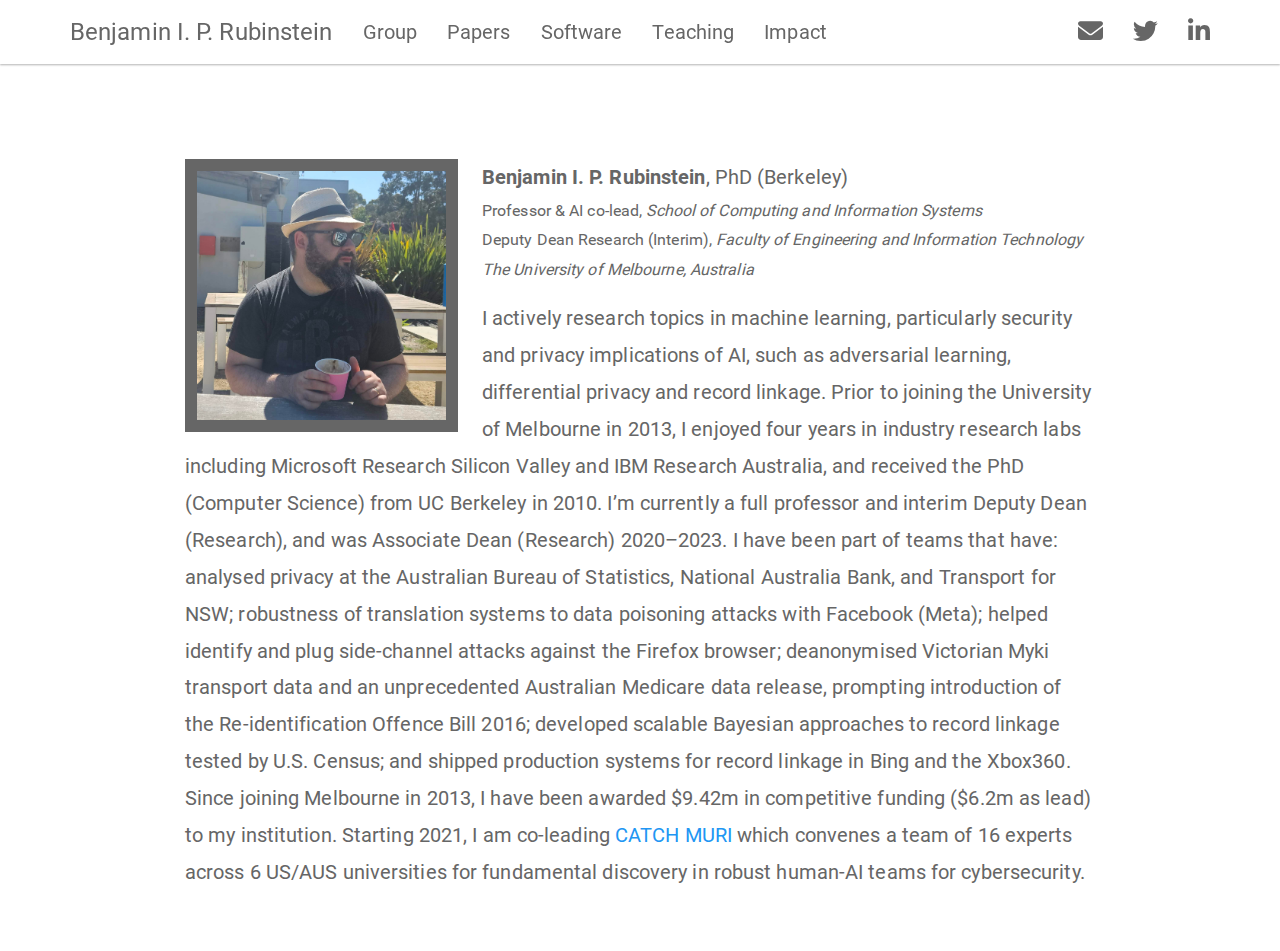
==== index.html @ f776b6f5 "New photo" ====
<!DOCTYPE html>

<html>

<head>

<meta charset="utf-8" />
<meta name="generator" content="pandoc" />
<meta http-equiv="X-UA-Compatible" content="IE=EDGE" />




<title> </title>

<script src="site_libs/header-attrs-2.25/header-attrs.js"></script>
<script src="site_libs/jquery-3.6.0/jquery-3.6.0.min.js"></script>
<meta name="viewport" content="width=device-width, initial-scale=1" />
<link href="site_libs/bootstrap-3.3.5/css/paper.min.css" rel="stylesheet" />
<script src="site_libs/bootstrap-3.3.5/js/bootstrap.min.js"></script>
<script src="site_libs/bootstrap-3.3.5/shim/html5shiv.min.js"></script>
<script src="site_libs/bootstrap-3.3.5/shim/respond.min.js"></script>
<style>h1 {font-size: 34px;}
       h1.title {font-size: 38px;}
       h2 {font-size: 30px;}
       h3 {font-size: 24px;}
       h4 {font-size: 18px;}
       h5 {font-size: 16px;}
       h6 {font-size: 12px;}
       code {color: inherit; background-color: rgba(0, 0, 0, 0.04);}
       pre:not([class]) { background-color: white }</style>
<script src="site_libs/navigation-1.1/tabsets.js"></script>
<link href="site_libs/highlightjs-9.12.0/default.css" rel="stylesheet" />
<script src="site_libs/highlightjs-9.12.0/highlight.js"></script>
<link href="site_libs/font-awesome-6.4.2/css/all.min.css" rel="stylesheet" />
<link href="site_libs/font-awesome-6.4.2/css/v4-shims.min.css" rel="stylesheet" />

<style type="text/css">
  code{white-space: pre-wrap;}
  span.smallcaps{font-variant: small-caps;}
  span.underline{text-decoration: underline;}
  div.column{display: inline-block; vertical-align: top; width: 50%;}
  div.hanging-indent{margin-left: 1.5em; text-indent: -1.5em;}
  ul.task-list{list-style: none;}
    </style>

<style type="text/css">code{white-space: pre;}</style>
<script type="text/javascript">
if (window.hljs) {
  hljs.configure({languages: []});
  hljs.initHighlightingOnLoad();
  if (document.readyState && document.readyState === "complete") {
    window.setTimeout(function() { hljs.initHighlighting(); }, 0);
  }
}
</script>






<link rel="stylesheet" href="styles.css" type="text/css" />



<style type = "text/css">
.main-container {
  max-width: 940px;
  margin-left: auto;
  margin-right: auto;
}
img {
  max-width:100%;
}
.tabbed-pane {
  padding-top: 12px;
}
.html-widget {
  margin-bottom: 20px;
}
button.code-folding-btn:focus {
  outline: none;
}
summary {
  display: list-item;
}
details > summary > p:only-child {
  display: inline;
}
pre code {
  padding: 0;
}
</style>


<style type="text/css">
.dropdown-submenu {
  position: relative;
}
.dropdown-submenu>.dropdown-menu {
  top: 0;
  left: 100%;
  margin-top: -6px;
  margin-left: -1px;
  border-radius: 0 6px 6px 6px;
}
.dropdown-submenu:hover>.dropdown-menu {
  display: block;
}
.dropdown-submenu>a:after {
  display: block;
  content: " ";
  float: right;
  width: 0;
  height: 0;
  border-color: transparent;
  border-style: solid;
  border-width: 5px 0 5px 5px;
  border-left-color: #cccccc;
  margin-top: 5px;
  margin-right: -10px;
}
.dropdown-submenu:hover>a:after {
  border-left-color: #adb5bd;
}
.dropdown-submenu.pull-left {
  float: none;
}
.dropdown-submenu.pull-left>.dropdown-menu {
  left: -100%;
  margin-left: 10px;
  border-radius: 6px 0 6px 6px;
}
</style>

<script type="text/javascript">
// manage active state of menu based on current page
$(document).ready(function () {
  // active menu anchor
  href = window.location.pathname
  href = href.substr(href.lastIndexOf('/') + 1)
  if (href === "")
    href = "index.html";
  var menuAnchor = $('a[href="' + href + '"]');

  // mark the anchor link active (and if it's in a dropdown, also mark that active)
  var dropdown = menuAnchor.closest('li.dropdown');
  if (window.bootstrap) { // Bootstrap 4+
    menuAnchor.addClass('active');
    dropdown.find('> .dropdown-toggle').addClass('active');
  } else { // Bootstrap 3
    menuAnchor.parent().addClass('active');
    dropdown.addClass('active');
  }

  // Navbar adjustments
  var navHeight = $(".navbar").first().height() + 15;
  var style = document.createElement('style');
  var pt = "padding-top: " + navHeight + "px; ";
  var mt = "margin-top: -" + navHeight + "px; ";
  var css = "";
  // offset scroll position for anchor links (for fixed navbar)
  for (var i = 1; i <= 6; i++) {
    css += ".section h" + i + "{ " + pt + mt + "}\n";
  }
  style.innerHTML = "body {" + pt + "padding-bottom: 40px; }\n" + css;
  document.head.appendChild(style);
});
</script>

<!-- tabsets -->

<style type="text/css">
.tabset-dropdown > .nav-tabs {
  display: inline-table;
  max-height: 500px;
  min-height: 44px;
  overflow-y: auto;
  border: 1px solid #ddd;
  border-radius: 4px;
}

.tabset-dropdown > .nav-tabs > li.active:before, .tabset-dropdown > .nav-tabs.nav-tabs-open:before {
  content: "\e259";
  font-family: 'Glyphicons Halflings';
  display: inline-block;
  padding: 10px;
  border-right: 1px solid #ddd;
}

.tabset-dropdown > .nav-tabs.nav-tabs-open > li.active:before {
  content: "\e258";
  font-family: 'Glyphicons Halflings';
  border: none;
}

.tabset-dropdown > .nav-tabs > li.active {
  display: block;
}

.tabset-dropdown > .nav-tabs > li > a,
.tabset-dropdown > .nav-tabs > li > a:focus,
.tabset-dropdown > .nav-tabs > li > a:hover {
  border: none;
  display: inline-block;
  border-radius: 4px;
  background-color: transparent;
}

.tabset-dropdown > .nav-tabs.nav-tabs-open > li {
  display: block;
  float: none;
}

.tabset-dropdown > .nav-tabs > li {
  display: none;
}
</style>

<!-- code folding -->




</head>

<body>


<div class="container-fluid main-container">




<div class="navbar navbar-default  navbar-fixed-top" role="navigation">
  <div class="container">
    <div class="navbar-header">
      <button type="button" class="navbar-toggle collapsed" data-toggle="collapse" data-bs-toggle="collapse" data-target="#navbar" data-bs-target="#navbar">
        <span class="icon-bar"></span>
        <span class="icon-bar"></span>
        <span class="icon-bar"></span>
      </button>
      <a class="navbar-brand" href="index.html">Benjamin I. P. Rubinstein</a>
    </div>
    <div id="navbar" class="navbar-collapse collapse">
      <ul class="nav navbar-nav">
        <li>
  <a href="group.html">Group</a>
</li>
<li>
  <a href="pubs.html">Papers</a>
</li>
<li>
  <a href="software.html">Software</a>
</li>
<li>
  <a href="teaching.html">Teaching</a>
</li>
<li>
  <a href="impact.html">Impact</a>
</li>
      </ul>
      <ul class="nav navbar-nav navbar-right">
        <li>
  <a href="contact.html">
    <span class="fa fa-envelope fa-lg"></span>
     
  </a>
</li>
<li>
  <a href="https://twitter.com/bipr">
    <span class="fa fa-twitter fa-lg"></span>
     
  </a>
</li>
<li>
  <a href="http://www.linkedin.com/in/benjaminrubinstein">
    <span class="fa fa-linkedin fa-lg"></span>
     
  </a>
</li>
      </ul>
    </div><!--/.nav-collapse -->
  </div><!--/.container -->
</div><!--/.navbar -->

<div id="header">



<h1 class="title toc-ignore"> </h1>

</div>


<head>
<title>
Ben Rubinstein
</title>
</head>
<p><link rel="stylesheet" href="styles.css" type="text/css"></p>
<p><br></p>
<p><img src="images/Ben2.jpg" style="width:30%; border:12px solid; margin-right: 24px" align="left"></p>
<strong>Benjamin I. P. Rubinstein</strong>, PhD (Berkeley)<br>
<p style="font-size:16px">
Professor &amp; AI co-lead, <em>School of Computing and Information
Systems</em><br> Deputy Dean Research (Interim), <em>Faculty of
Engineering and Information Technology</em><br> <em>The University of
Melbourne, Australia</em>
</p>
<p>I actively research topics in machine learning, particularly security
and privacy implications of AI, such as adversarial learning,
differential privacy and record linkage. Prior to joining the University
of Melbourne in 2013, I enjoyed four years in industry research labs
including Microsoft Research Silicon Valley and IBM Research Australia,
and received the PhD (Computer Science) from UC Berkeley in 2010. I’m
currently a full professor and interim Deputy Dean (Research), and was
Associate Dean (Research) 2020–2023. I have been part of teams that
have: analysed privacy at the Australian Bureau of Statistics, National
Australia Bank, and Transport for NSW; robustness of translation systems
to data poisoning attacks with Facebook (Meta); helped identify and plug
side-channel attacks against the Firefox browser; deanonymised Victorian
Myki transport data and an unprecedented Australian Medicare data
release, prompting introduction of the Re-identification Offence Bill
2016; developed scalable Bayesian approaches to record linkage tested by
U.S. Census; and shipped production systems for record linkage in Bing
and the Xbox360. Since joining Melbourne in 2013, I have been awarded
$9.42m in competitive funding ($6.2m as lead) to my institution.
Starting 2021, I am co-leading <a href="https://catch-muri.org">CATCH
MURI</a> which convenes a team of 16 experts across 6 US/AUS
universities for fundamental discovery in robust human-AI teams for
cybersecurity.</p>




</div>

<script>

// add bootstrap table styles to pandoc tables
function bootstrapStylePandocTables() {
  $('tr.odd').parent('tbody').parent('table').addClass('table table-condensed');
}
$(document).ready(function () {
  bootstrapStylePandocTables();
});


</script>

<!-- tabsets -->

<script>
$(document).ready(function () {
  window.buildTabsets("TOC");
});

$(document).ready(function () {
  $('.tabset-dropdown > .nav-tabs > li').click(function () {
    $(this).parent().toggleClass('nav-tabs-open');
  });
});
</script>

<!-- code folding -->


<!-- dynamically load mathjax for compatibility with self-contained -->
<script>
  (function () {
    var script = document.createElement("script");
    script.type = "text/javascript";
    script.src  = "https://mathjax.rstudio.com/latest/MathJax.js?config=TeX-AMS-MML_HTMLorMML";
    document.getElementsByTagName("head")[0].appendChild(script);
  })();
</script>

</body>
</html>
---- site_libs/bootstrap-3.3.5/css/paper.min.css ----
@font-face {
  font-family: 'Roboto';
  font-style: normal;
  font-weight: 300;
  src: url(fonts/RobotoLight.ttf) format('truetype');
}
@font-face {
  font-family: 'Roboto';
  font-style: normal;
  font-weight: 400;
  src: url(fonts/Roboto.ttf) format('truetype');
}
@font-face {
  font-family: 'Roboto';
  font-style: normal;
  font-weight: 500;
  src: url(fonts/RobotoMedium.ttf) format('truetype');
}
@font-face {
  font-family: 'Roboto';
  font-style: normal;
  font-weight: 700;
  src: url(fonts/RobotoBold.ttf) format('truetype');
}

/*!
 * bootswatch v3.3.6
 * Homepage: http://bootswatch.com
 * Copyright 2012-2015 Thomas Park
 * Licensed under MIT
 * Based on Bootstrap
*//*!
 * Bootstrap v3.3.6 (http://getbootstrap.com)
 * Copyright 2011-2015 Twitter, Inc.
 * Licensed under MIT (https://github.com/twbs/bootstrap/blob/master/LICENSE)
 *//*! normalize.css v3.0.3 | MIT License | github.com/necolas/normalize.css */html{font-family:sans-serif;-ms-text-size-adjust:100%;-webkit-text-size-adjust:100%}body{margin:0}article,aside,details,figcaption,figure,footer,header,hgroup,main,menu,nav,section,summary{display:block}audio,canvas,progress,video{display:inline-block;vertical-align:baseline}audio:not([controls]){display:none;height:0}[hidden],template{display:none}a{background-color:transparent}a:active,a:hover{outline:0}abbr[title]{border-bottom:1px dotted}b,strong{font-weight:bold}dfn{font-style:italic}h1{font-size:2em;margin:0.67em 0}mark{background:#ff0;color:#000}small{font-size:80%}sub,sup{font-size:75%;line-height:0;position:relative;vertical-align:baseline}sup{top:-0.5em}sub{bottom:-0.25em}img{border:0}svg:not(:root){overflow:hidden}figure{margin:1em 40px}hr{-webkit-box-sizing:content-box;-moz-box-sizing:content-box;box-sizing:content-box;height:0}pre{overflow:auto}code,kbd,pre,samp{font-family:monospace, monospace;font-size:1em}button,input,optgroup,select,textarea{color:inherit;font:inherit;margin:0}button{overflow:visible}button,select{text-transform:none}button,html input[type="button"],input[type="reset"],input[type="submit"]{-webkit-appearance:button;cursor:pointer}button[disabled],html input[disabled]{cursor:default}button::-moz-focus-inner,input::-moz-focus-inner{border:0;padding:0}input{line-height:normal}input[type="checkbox"],input[type="radio"]{-webkit-box-sizing:border-box;-moz-box-sizing:border-box;box-sizing:border-box;padding:0}input[type="number"]::-webkit-inner-spin-button,input[type="number"]::-webkit-outer-spin-button{height:auto}input[type="search"]{-webkit-appearance:textfield;-webkit-box-sizing:content-box;-moz-box-sizing:content-box;box-sizing:content-box}input[type="search"]::-webkit-search-cancel-button,input[type="search"]::-webkit-search-decoration{-webkit-appearance:none}fieldset{border:1px solid #c0c0c0;margin:0 2px;padding:0.35em 0.625em 0.75em}legend{border:0;padding:0}textarea{overflow:auto}optgroup{font-weight:bold}table{border-collapse:collapse;border-spacing:0}td,th{padding:0}/*! Source: https://github.com/h5bp/html5-boilerplate/blob/master/src/css/main.css */@media print{*,*:before,*:after{background:transparent !important;color:#000 !important;-webkit-box-shadow:none !important;box-shadow:none !important;text-shadow:none !important}a,a:visited{text-decoration:underline}a[href]:after{content:" (" attr(href) ")"}abbr[title]:after{content:" (" attr(title) ")"}a[href^="#"]:after,a[href^="javascript:"]:after{content:""}pre,blockquote{border:1px solid #999;page-break-inside:avoid}thead{display:table-header-group}tr,img{page-break-inside:avoid}img{max-width:100% !important}p,h2,h3{orphans:3;widows:3}h2,h3{page-break-after:avoid}.navbar{display:none}.btn>.caret,.dropup>.btn>.caret{border-top-color:#000 !important}.label{border:1px solid #000}.table{border-collapse:collapse !important}.table td,.table th{background-color:#fff !important}.table-bordered th,.table-bordered td{border:1px solid #ddd !important}}@font-face{font-family:'Glyphicons Halflings';src:url('../fonts/glyphicons-halflings-regular.eot');src:url('../fonts/glyphicons-halflings-regular.eot?#iefix') format('embedded-opentype'),url('../fonts/glyphicons-halflings-regular.woff') format('woff'),url('../fonts/glyphicons-halflings-regular.ttf') format('truetype'),url('../fonts/glyphicons-halflings-regular.svg#glyphicons_halflingsregular') format('svg')}.glyphicon{position:relative;top:1px;display:inline-block;font-family:'Glyphicons Halflings';font-style:normal;font-weight:normal;line-height:1;-webkit-font-smoothing:antialiased;-moz-osx-font-smoothing:grayscale}.glyphicon-asterisk:before{content:"\002a"}.glyphicon-plus:before{content:"\002b"}.glyphicon-euro:before,.glyphicon-eur:before{content:"\20ac"}.glyphicon-minus:before{content:"\2212"}.glyphicon-cloud:before{content:"\2601"}.glyphicon-envelope:before{content:"\2709"}.glyphicon-pencil:before{content:"\270f"}.glyphicon-glass:before{content:"\e001"}.glyphicon-music:before{content:"\e002"}.glyphicon-search:before{content:"\e003"}.glyphicon-heart:before{content:"\e005"}.glyphicon-star:before{content:"\e006"}.glyphicon-star-empty:before{content:"\e007"}.glyphicon-user:before{content:"\e008"}.glyphicon-film:before{content:"\e009"}.glyphicon-th-large:before{content:"\e010"}.glyphicon-th:before{content:"\e011"}.glyphicon-th-list:before{content:"\e012"}.glyphicon-ok:before{content:"\e013"}.glyphicon-remove:before{content:"\e014"}.glyphicon-zoom-in:before{content:"\e015"}.glyphicon-zoom-out:before{content:"\e016"}.glyphicon-off:before{content:"\e017"}.glyphicon-signal:before{content:"\e018"}.glyphicon-cog:before{content:"\e019"}.glyphicon-trash:before{content:"\e020"}.glyphicon-home:before{content:"\e021"}.glyphicon-file:before{content:"\e022"}.glyphicon-time:before{content:"\e023"}.glyphicon-road:before{content:"\e024"}.glyphicon-download-alt:before{content:"\e025"}.glyphicon-download:before{content:"\e026"}.glyphicon-upload:before{content:"\e027"}.glyphicon-inbox:before{content:"\e028"}.glyphicon-play-circle:before{content:"\e029"}.glyphicon-repeat:before{content:"\e030"}.glyphicon-refresh:before{content:"\e031"}.glyphicon-list-alt:before{content:"\e032"}.glyphicon-lock:before{content:"\e033"}.glyphicon-flag:before{content:"\e034"}.glyphicon-headphones:before{content:"\e035"}.glyphicon-volume-off:before{content:"\e036"}.glyphicon-volume-down:before{content:"\e037"}.glyphicon-volume-up:before{content:"\e038"}.glyphicon-qrcode:before{content:"\e039"}.glyphicon-barcode:before{content:"\e040"}.glyphicon-tag:before{content:"\e041"}.glyphicon-tags:before{content:"\e042"}.glyphicon-book:before{content:"\e043"}.glyphicon-bookmark:before{content:"\e044"}.glyphicon-print:before{content:"\e045"}.glyphicon-camera:before{content:"\e046"}.glyphicon-font:before{content:"\e047"}.glyphicon-bold:before{content:"\e048"}.glyphicon-italic:before{content:"\e049"}.glyphicon-text-height:before{content:"\e050"}.glyphicon-text-width:before{content:"\e051"}.glyphicon-align-left:before{content:"\e052"}.glyphicon-align-center:before{content:"\e053"}.glyphicon-align-right:before{content:"\e054"}.glyphicon-align-justify:before{content:"\e055"}.glyphicon-list:before{content:"\e056"}.glyphicon-indent-left:before{content:"\e057"}.glyphicon-indent-right:before{content:"\e058"}.glyphicon-facetime-video:before{content:"\e059"}.glyphicon-picture:before{content:"\e060"}.glyphicon-map-marker:before{content:"\e062"}.glyphicon-adjust:before{content:"\e063"}.glyphicon-tint:before{content:"\e064"}.glyphicon-edit:before{content:"\e065"}.glyphicon-share:before{content:"\e066"}.glyphicon-check:before{content:"\e067"}.glyphicon-move:before{content:"\e068"}.glyphicon-step-backward:before{content:"\e069"}.glyphicon-fast-backward:before{content:"\e070"}.glyphicon-backward:before{content:"\e071"}.glyphicon-play:before{content:"\e072"}.glyphicon-pause:before{content:"\e073"}.glyphicon-stop:before{content:"\e074"}.glyphicon-forward:before{content:"\e075"}.glyphicon-fast-forward:before{content:"\e076"}.glyphicon-step-forward:before{content:"\e077"}.glyphicon-eject:before{content:"\e078"}.glyphicon-chevron-left:before{content:"\e079"}.glyphicon-chevron-right:before{content:"\e080"}.glyphicon-plus-sign:before{content:"\e081"}.glyphicon-minus-sign:before{content:"\e082"}.glyphicon-remove-sign:before{content:"\e083"}.glyphicon-ok-sign:before{content:"\e084"}.glyphicon-question-sign:before{content:"\e085"}.glyphicon-info-sign:before{content:"\e086"}.glyphicon-screenshot:before{content:"\e087"}.glyphicon-remove-circle:before{content:"\e088"}.glyphicon-ok-circle:before{content:"\e089"}.glyphicon-ban-circle:before{content:"\e090"}.glyphicon-arrow-left:before{content:"\e091"}.glyphicon-arrow-right:before{content:"\e092"}.glyphicon-arrow-up:before{content:"\e093"}.glyphicon-arrow-down:before{content:"\e094"}.glyphicon-share-alt:before{content:"\e095"}.glyphicon-resize-full:before{content:"\e096"}.glyphicon-resize-small:before{content:"\e097"}.glyphicon-exclamation-sign:before{content:"\e101"}.glyphicon-gift:before{content:"\e102"}.glyphicon-leaf:before{content:"\e103"}.glyphicon-fire:before{content:"\e104"}.glyphicon-eye-open:before{content:"\e105"}.glyphicon-eye-close:before{content:"\e106"}.glyphicon-warning-sign:before{content:"\e107"}.glyphicon-plane:before{content:"\e108"}.glyphicon-calendar:before{content:"\e109"}.glyphicon-random:before{content:"\e110"}.glyphicon-comment:before{content:"\e111"}.glyphicon-magnet:before{content:"\e112"}.glyphicon-chevron-up:before{content:"\e113"}.glyphicon-chevron-down:before{content:"\e114"}.glyphicon-retweet:before{content:"\e115"}.glyphicon-shopping-cart:before{content:"\e116"}.glyphicon-folder-close:before{content:"\e117"}.glyphicon-folder-open:before{content:"\e118"}.glyphicon-resize-vertical:before{content:"\e119"}.glyphicon-resize-horizontal:before{content:"\e120"}.glyphicon-hdd:before{content:"\e121"}.glyphicon-bullhorn:before{content:"\e122"}.glyphicon-bell:before{content:"\e123"}.glyphicon-certificate:before{content:"\e124"}.glyphicon-thumbs-up:before{content:"\e125"}.glyphicon-thumbs-down:before{content:"\e126"}.glyphicon-hand-right:before{content:"\e127"}.glyphicon-hand-left:before{content:"\e128"}.glyphicon-hand-up:before{content:"\e129"}.glyphicon-hand-down:before{content:"\e130"}.glyphicon-circle-arrow-right:before{content:"\e131"}.glyphicon-circle-arrow-left:before{content:"\e132"}.glyphicon-circle-arrow-up:before{content:"\e133"}.glyphicon-circle-arrow-down:before{content:"\e134"}.glyphicon-globe:before{content:"\e135"}.glyphicon-wrench:before{content:"\e136"}.glyphicon-tasks:before{content:"\e137"}.glyphicon-filter:before{content:"\e138"}.glyphicon-briefcase:before{content:"\e139"}.glyphicon-fullscreen:before{content:"\e140"}.glyphicon-dashboard:before{content:"\e141"}.glyphicon-paperclip:before{content:"\e142"}.glyphicon-heart-empty:before{content:"\e143"}.glyphicon-link:before{content:"\e144"}.glyphicon-phone:before{content:"\e145"}.glyphicon-pushpin:before{content:"\e146"}.glyphicon-usd:before{content:"\e148"}.glyphicon-gbp:before{content:"\e149"}.glyphicon-sort:before{content:"\e150"}.glyphicon-sort-by-alphabet:before{content:"\e151"}.glyphicon-sort-by-alphabet-alt:before{content:"\e152"}.glyphicon-sort-by-order:before{content:"\e153"}.glyphicon-sort-by-order-alt:before{content:"\e154"}.glyphicon-sort-by-attributes:before{content:"\e155"}.glyphicon-sort-by-attributes-alt:before{content:"\e156"}.glyphicon-unchecked:before{content:"\e157"}.glyphicon-expand:before{content:"\e158"}.glyphicon-collapse-down:before{content:"\e159"}.glyphicon-collapse-up:before{content:"\e160"}.glyphicon-log-in:before{content:"\e161"}.glyphicon-flash:before{content:"\e162"}.glyphicon-log-out:before{content:"\e163"}.glyphicon-new-window:before{content:"\e164"}.glyphicon-record:before{content:"\e165"}.glyphicon-save:before{content:"\e166"}.glyphicon-open:before{content:"\e167"}.glyphicon-saved:before{content:"\e168"}.glyphicon-import:before{content:"\e169"}.glyphicon-export:before{content:"\e170"}.glyphicon-send:before{content:"\e171"}.glyphicon-floppy-disk:before{content:"\e172"}.glyphicon-floppy-saved:before{content:"\e173"}.glyphicon-floppy-remove:before{content:"\e174"}.glyphicon-floppy-save:before{content:"\e175"}.glyphicon-floppy-open:before{content:"\e176"}.glyphicon-credit-card:before{content:"\e177"}.glyphicon-transfer:before{content:"\e178"}.glyphicon-cutlery:before{content:"\e179"}.glyphicon-header:before{content:"\e180"}.glyphicon-compressed:before{content:"\e181"}.glyphicon-earphone:before{content:"\e182"}.glyphicon-phone-alt:before{content:"\e183"}.glyphicon-tower:before{content:"\e184"}.glyphicon-stats:before{content:"\e185"}.glyphicon-sd-video:before{content:"\e186"}.glyphicon-hd-video:before{content:"\e187"}.glyphicon-subtitles:before{content:"\e188"}.glyphicon-sound-stereo:before{content:"\e189"}.glyphicon-sound-dolby:before{content:"\e190"}.glyphicon-sound-5-1:before{content:"\e191"}.glyphicon-sound-6-1:before{content:"\e192"}.glyphicon-sound-7-1:before{content:"\e193"}.glyphicon-copyright-mark:before{content:"\e194"}.glyphicon-registration-mark:before{content:"\e195"}.glyphicon-cloud-download:before{content:"\e197"}.glyphicon-cloud-upload:before{content:"\e198"}.glyphicon-tree-conifer:before{content:"\e199"}.glyphicon-tree-deciduous:before{content:"\e200"}.glyphicon-cd:before{content:"\e201"}.glyphicon-save-file:before{content:"\e202"}.glyphicon-open-file:before{content:"\e203"}.glyphicon-level-up:before{content:"\e204"}.glyphicon-copy:before{content:"\e205"}.glyphicon-paste:before{content:"\e206"}.glyphicon-alert:before{content:"\e209"}.glyphicon-equalizer:before{content:"\e210"}.glyphicon-king:before{content:"\e211"}.glyphicon-queen:before{content:"\e212"}.glyphicon-pawn:before{content:"\e213"}.glyphicon-bishop:before{content:"\e214"}.glyphicon-knight:before{content:"\e215"}.glyphicon-baby-formula:before{content:"\e216"}.glyphicon-tent:before{content:"\26fa"}.glyphicon-blackboard:before{content:"\e218"}.glyphicon-bed:before{content:"\e219"}.glyphicon-apple:before{content:"\f8ff"}.glyphicon-erase:before{content:"\e221"}.glyphicon-hourglass:before{content:"\231b"}.glyphicon-lamp:before{content:"\e223"}.glyphicon-duplicate:before{content:"\e224"}.glyphicon-piggy-bank:before{content:"\e225"}.glyphicon-scissors:before{content:"\e226"}.glyphicon-bitcoin:before{content:"\e227"}.glyphicon-btc:before{content:"\e227"}.glyphicon-xbt:before{content:"\e227"}.glyphicon-yen:before{content:"\00a5"}.glyphicon-jpy:before{content:"\00a5"}.glyphicon-ruble:before{content:"\20bd"}.glyphicon-rub:before{content:"\20bd"}.glyphicon-scale:before{content:"\e230"}.glyphicon-ice-lolly:before{content:"\e231"}.glyphicon-ice-lolly-tasted:before{content:"\e232"}.glyphicon-education:before{content:"\e233"}.glyphicon-option-horizontal:before{content:"\e234"}.glyphicon-option-vertical:before{content:"\e235"}.glyphicon-menu-hamburger:before{content:"\e236"}.glyphicon-modal-window:before{content:"\e237"}.glyphicon-oil:before{content:"\e238"}.glyphicon-grain:before{content:"\e239"}.glyphicon-sunglasses:before{content:"\e240"}.glyphicon-text-size:before{content:"\e241"}.glyphicon-text-color:before{content:"\e242"}.glyphicon-text-background:before{content:"\e243"}.glyphicon-object-align-top:before{content:"\e244"}.glyphicon-object-align-bottom:before{content:"\e245"}.glyphicon-object-align-horizontal:before{content:"\e246"}.glyphicon-object-align-left:before{content:"\e247"}.glyphicon-object-align-vertical:before{content:"\e248"}.glyphicon-object-align-right:before{content:"\e249"}.glyphicon-triangle-right:before{content:"\e250"}.glyphicon-triangle-left:before{content:"\e251"}.glyphicon-triangle-bottom:before{content:"\e252"}.glyphicon-triangle-top:before{content:"\e253"}.glyphicon-console:before{content:"\e254"}.glyphicon-superscript:before{content:"\e255"}.glyphicon-subscript:before{content:"\e256"}.glyphicon-menu-left:before{content:"\e257"}.glyphicon-menu-right:before{content:"\e258"}.glyphicon-menu-down:before{content:"\e259"}.glyphicon-menu-up:before{content:"\e260"}*{-webkit-box-sizing:border-box;-moz-box-sizing:border-box;box-sizing:border-box}*:before,*:after{-webkit-box-sizing:border-box;-moz-box-sizing:border-box;box-sizing:border-box}html{font-size:10px;-webkit-tap-highlight-color:rgba(0,0,0,0)}body{font-family:"Roboto","Helvetica Neue",Helvetica,Arial,sans-serif;font-size:13px;line-height:1.846;color:#666666;background-color:#ffffff}input,button,select,textarea{font-family:inherit;font-size:inherit;line-height:inherit}a{color:#2196f3;text-decoration:none}a:hover,a:focus{color:#0a6ebd;text-decoration:underline}a:focus{outline:thin dotted;outline:5px auto -webkit-focus-ring-color;outline-offset:-2px}figure{margin:0}img{vertical-align:middle}.img-responsive,.thumbnail>img,.thumbnail a>img,.carousel-inner>.item>img,.carousel-inner>.item>a>img{display:block;max-width:100%;height:auto}.img-rounded{border-radius:3px}.img-thumbnail{padding:4px;line-height:1.846;background-color:#ffffff;border:1px solid #dddddd;border-radius:3px;-webkit-transition:all .2s ease-in-out;-o-transition:all .2s ease-in-out;transition:all .2s ease-in-out;display:inline-block;max-width:100%;height:auto}.img-circle{border-radius:50%}hr{margin-top:23px;margin-bottom:23px;border:0;border-top:1px solid #eeeeee}.sr-only{position:absolute;width:1px;height:1px;margin:-1px;padding:0;overflow:hidden;clip:rect(0, 0, 0, 0);border:0}.sr-only-focusable:active,.sr-only-focusable:focus{position:static;width:auto;height:auto;margin:0;overflow:visible;clip:auto}[role="button"]{cursor:pointer}h1,h2,h3,h4,h5,h6,.h1,.h2,.h3,.h4,.h5,.h6{font-family:inherit;font-weight:400;line-height:1.1;color:#444444}h1 small,h2 small,h3 small,h4 small,h5 small,h6 small,.h1 small,.h2 small,.h3 small,.h4 small,.h5 small,.h6 small,h1 .small,h2 .small,h3 .small,h4 .small,h5 .small,h6 .small,.h1 .small,.h2 .small,.h3 .small,.h4 .small,.h5 .small,.h6 .small{font-weight:normal;line-height:1;color:#bbbbbb}h1,.h1,h2,.h2,h3,.h3{margin-top:23px;margin-bottom:11.5px}h1 small,.h1 small,h2 small,.h2 small,h3 small,.h3 small,h1 .small,.h1 .small,h2 .small,.h2 .small,h3 .small,.h3 .small{font-size:65%}h4,.h4,h5,.h5,h6,.h6{margin-top:11.5px;margin-bottom:11.5px}h4 small,.h4 small,h5 small,.h5 small,h6 small,.h6 small,h4 .small,.h4 .small,h5 .small,.h5 .small,h6 .small,.h6 .small{font-size:75%}h1,.h1{font-size:56px}h2,.h2{font-size:45px}h3,.h3{font-size:34px}h4,.h4{font-size:24px}h5,.h5{font-size:20px}h6,.h6{font-size:14px}p{margin:0 0 11.5px}.lead{margin-bottom:23px;font-size:14px;font-weight:300;line-height:1.4}@media (min-width:768px){.lead{font-size:19.5px}}small,.small{font-size:92%}mark,.mark{background-color:#ffe0b2;padding:.2em}.text-left{text-align:left}.text-right{text-align:right}.text-center{text-align:center}.text-justify{text-align:justify}.text-nowrap{white-space:nowrap}.text-lowercase{text-transform:lowercase}.text-uppercase{text-transform:uppercase}.text-capitalize{text-transform:capitalize}.text-muted{color:#bbbbbb}.text-primary{color:#2196f3}a.text-primary:hover,a.text-primary:focus{color:#0c7cd5}.text-success{color:#4caf50}a.text-success:hover,a.text-success:focus{color:#3d8b40}.text-info{color:#9c27b0}a.text-info:hover,a.text-info:focus{color:#771e86}.text-warning{color:#ff9800}a.text-warning:hover,a.text-warning:focus{color:#cc7a00}.text-danger{color:#e51c23}a.text-danger:hover,a.text-danger:focus{color:#b9151b}.bg-primary{color:#fff;background-color:#2196f3}a.bg-primary:hover,a.bg-primary:focus{background-color:#0c7cd5}.bg-success{background-color:#dff0d8}a.bg-success:hover,a.bg-success:focus{background-color:#c1e2b3}.bg-info{background-color:#e1bee7}a.bg-info:hover,a.bg-info:focus{background-color:#d099d9}.bg-warning{background-color:#ffe0b2}a.bg-warning:hover,a.bg-warning:focus{background-color:#ffcb7f}.bg-danger{background-color:#f9bdbb}a.bg-danger:hover,a.bg-danger:focus{background-color:#f5908c}.page-header{padding-bottom:10.5px;margin:46px 0 23px;border-bottom:1px solid #eeeeee}ul,ol{margin-top:0;margin-bottom:11.5px}ul ul,ol ul,ul ol,ol ol{margin-bottom:0}.list-unstyled{padding-left:0;list-style:none}.list-inline{padding-left:0;list-style:none;margin-left:-5px}.list-inline>li{display:inline-block;padding-left:5px;padding-right:5px}dl{margin-top:0;margin-bottom:23px}dt,dd{line-height:1.846}dt{font-weight:bold}dd{margin-left:0}@media (min-width:768px){.dl-horizontal dt{float:left;width:160px;clear:left;text-align:right;overflow:hidden;text-overflow:ellipsis;white-space:nowrap}.dl-horizontal dd{margin-left:180px}}abbr[title],abbr[data-original-title]{cursor:help;border-bottom:1px dotted #bbbbbb}.initialism{font-size:90%;text-transform:uppercase}blockquote{padding:11.5px 23px;margin:0 0 23px;font-size:16.25px;border-left:5px solid #eeeeee}blockquote p:last-child,blockquote ul:last-child,blockquote ol:last-child{margin-bottom:0}blockquote footer,blockquote small,blockquote .small{display:block;font-size:80%;line-height:1.846;color:#bbbbbb}blockquote footer:before,blockquote small:before,blockquote .small:before{content:'\2014 \00A0'}.blockquote-reverse,blockquote.pull-right{padding-right:15px;padding-left:0;border-right:5px solid #eeeeee;border-left:0;text-align:right}.blockquote-reverse footer:before,blockquote.pull-right footer:before,.blockquote-reverse small:before,blockquote.pull-right small:before,.blockquote-reverse .small:before,blockquote.pull-right .small:before{content:''}.blockquote-reverse footer:after,blockquote.pull-right footer:after,.blockquote-reverse small:after,blockquote.pull-right small:after,.blockquote-reverse .small:after,blockquote.pull-right .small:after{content:'\00A0 \2014'}address{margin-bottom:23px;font-style:normal;line-height:1.846}code,kbd,pre,samp{font-family:monospace}code{padding:2px 4px;font-size:90%;color:#c7254e;background-color:#f9f2f4;border-radius:3px}kbd{padding:2px 4px;font-size:90%;color:#ffffff;background-color:#333333;border-radius:3px;-webkit-box-shadow:inset 0 -1px 0 rgba(0,0,0,0.25);box-shadow:inset 0 -1px 0 rgba(0,0,0,0.25)}kbd kbd{padding:0;font-size:100%;font-weight:bold;-webkit-box-shadow:none;box-shadow:none}pre{display:block;padding:11px;margin:0 0 11.5px;font-size:12px;line-height:1.846;word-break:break-all;word-wrap:break-word;color:#212121;background-color:#f5f5f5;border:1px solid #cccccc;border-radius:3px}pre code{padding:0;font-size:inherit;color:inherit;white-space:pre-wrap;background-color:transparent;border-radius:0}.pre-scrollable{max-height:340px;overflow-y:scroll}.container{margin-right:auto;margin-left:auto;padding-left:15px;padding-right:15px}@media (min-width:768px){.container{width:750px}}@media (min-width:992px){.container{width:970px}}@media (min-width:1200px){.container{width:1170px}}.container-fluid{margin-right:auto;margin-left:auto;padding-left:15px;padding-right:15px}.row{margin-left:-15px;margin-right:-15px}.col-xs-1,.col-sm-1,.col-md-1,.col-lg-1,.col-xs-2,.col-sm-2,.col-md-2,.col-lg-2,.col-xs-3,.col-sm-3,.col-md-3,.col-lg-3,.col-xs-4,.col-sm-4,.col-md-4,.col-lg-4,.col-xs-5,.col-sm-5,.col-md-5,.col-lg-5,.col-xs-6,.col-sm-6,.col-md-6,.col-lg-6,.col-xs-7,.col-sm-7,.col-md-7,.col-lg-7,.col-xs-8,.col-sm-8,.col-md-8,.col-lg-8,.col-xs-9,.col-sm-9,.col-md-9,.col-lg-9,.col-xs-10,.col-sm-10,.col-md-10,.col-lg-10,.col-xs-11,.col-sm-11,.col-md-11,.col-lg-11,.col-xs-12,.col-sm-12,.col-md-12,.col-lg-12{position:relative;min-height:1px;padding-left:15px;padding-right:15px}.col-xs-1,.col-xs-2,.col-xs-3,.col-xs-4,.col-xs-5,.col-xs-6,.col-xs-7,.col-xs-8,.col-xs-9,.col-xs-10,.col-xs-11,.col-xs-12{float:left}.col-xs-12{width:100%}.col-xs-11{width:91.66666667%}.col-xs-10{width:83.33333333%}.col-xs-9{width:75%}.col-xs-8{width:66.66666667%}.col-xs-7{width:58.33333333%}.col-xs-6{width:50%}.col-xs-5{width:41.66666667%}.col-xs-4{width:33.33333333%}.col-xs-3{width:25%}.col-xs-2{width:16.66666667%}.col-xs-1{width:8.33333333%}.col-xs-pull-12{right:100%}.col-xs-pull-11{right:91.66666667%}.col-xs-pull-10{right:83.33333333%}.col-xs-pull-9{right:75%}.col-xs-pull-8{right:66.66666667%}.col-xs-pull-7{right:58.33333333%}.col-xs-pull-6{right:50%}.col-xs-pull-5{right:41.66666667%}.col-xs-pull-4{right:33.33333333%}.col-xs-pull-3{right:25%}.col-xs-pull-2{right:16.66666667%}.col-xs-pull-1{right:8.33333333%}.col-xs-pull-0{right:auto}.col-xs-push-12{left:100%}.col-xs-push-11{left:91.66666667%}.col-xs-push-10{left:83.33333333%}.col-xs-push-9{left:75%}.col-xs-push-8{left:66.66666667%}.col-xs-push-7{left:58.33333333%}.col-xs-push-6{left:50%}.col-xs-push-5{left:41.66666667%}.col-xs-push-4{left:33.33333333%}.col-xs-push-3{left:25%}.col-xs-push-2{left:16.66666667%}.col-xs-push-1{left:8.33333333%}.col-xs-push-0{left:auto}.col-xs-offset-12{margin-left:100%}.col-xs-offset-11{margin-left:91.66666667%}.col-xs-offset-10{margin-left:83.33333333%}.col-xs-offset-9{margin-left:75%}.col-xs-offset-8{margin-left:66.66666667%}.col-xs-offset-7{margin-left:58.33333333%}.col-xs-offset-6{margin-left:50%}.col-xs-offset-5{margin-left:41.66666667%}.col-xs-offset-4{margin-left:33.33333333%}.col-xs-offset-3{margin-left:25%}.col-xs-offset-2{margin-left:16.66666667%}.col-xs-offset-1{margin-left:8.33333333%}.col-xs-offset-0{margin-left:0%}@media (min-width:768px){.col-sm-1,.col-sm-2,.col-sm-3,.col-sm-4,.col-sm-5,.col-sm-6,.col-sm-7,.col-sm-8,.col-sm-9,.col-sm-10,.col-sm-11,.col-sm-12{float:left}.col-sm-12{width:100%}.col-sm-11{width:91.66666667%}.col-sm-10{width:83.33333333%}.col-sm-9{width:75%}.col-sm-8{width:66.66666667%}.col-sm-7{width:58.33333333%}.col-sm-6{width:50%}.col-sm-5{width:41.66666667%}.col-sm-4{width:33.33333333%}.col-sm-3{width:25%}.col-sm-2{width:16.66666667%}.col-sm-1{width:8.33333333%}.col-sm-pull-12{right:100%}.col-sm-pull-11{right:91.66666667%}.col-sm-pull-10{right:83.33333333%}.col-sm-pull-9{right:75%}.col-sm-pull-8{right:66.66666667%}.col-sm-pull-7{right:58.33333333%}.col-sm-pull-6{right:50%}.col-sm-pull-5{right:41.66666667%}.col-sm-pull-4{right:33.33333333%}.col-sm-pull-3{right:25%}.col-sm-pull-2{right:16.66666667%}.col-sm-pull-1{right:8.33333333%}.col-sm-pull-0{right:auto}.col-sm-push-12{left:100%}.col-sm-push-11{left:91.66666667%}.col-sm-push-10{left:83.33333333%}.col-sm-push-9{left:75%}.col-sm-push-8{left:66.66666667%}.col-sm-push-7{left:58.33333333%}.col-sm-push-6{left:50%}.col-sm-push-5{left:41.66666667%}.col-sm-push-4{left:33.33333333%}.col-sm-push-3{left:25%}.col-sm-push-2{left:16.66666667%}.col-sm-push-1{left:8.33333333%}.col-sm-push-0{left:auto}.col-sm-offset-12{margin-left:100%}.col-sm-offset-11{margin-left:91.66666667%}.col-sm-offset-10{margin-left:83.33333333%}.col-sm-offset-9{margin-left:75%}.col-sm-offset-8{margin-left:66.66666667%}.col-sm-offset-7{margin-left:58.33333333%}.col-sm-offset-6{margin-left:50%}.col-sm-offset-5{margin-left:41.66666667%}.col-sm-offset-4{margin-left:33.33333333%}.col-sm-offset-3{margin-left:25%}.col-sm-offset-2{margin-left:16.66666667%}.col-sm-offset-1{margin-left:8.33333333%}.col-sm-offset-0{margin-left:0%}}@media (min-width:992px){.col-md-1,.col-md-2,.col-md-3,.col-md-4,.col-md-5,.col-md-6,.col-md-7,.col-md-8,.col-md-9,.col-md-10,.col-md-11,.col-md-12{float:left}.col-md-12{width:100%}.col-md-11{width:91.66666667%}.col-md-10{width:83.33333333%}.col-md-9{width:75%}.col-md-8{width:66.66666667%}.col-md-7{width:58.33333333%}.col-md-6{width:50%}.col-md-5{width:41.66666667%}.col-md-4{width:33.33333333%}.col-md-3{width:25%}.col-md-2{width:16.66666667%}.col-md-1{width:8.33333333%}.col-md-pull-12{right:100%}.col-md-pull-11{right:91.66666667%}.col-md-pull-10{right:83.33333333%}.col-md-pull-9{right:75%}.col-md-pull-8{right:66.66666667%}.col-md-pull-7{right:58.33333333%}.col-md-pull-6{right:50%}.col-md-pull-5{right:41.66666667%}.col-md-pull-4{right:33.33333333%}.col-md-pull-3{right:25%}.col-md-pull-2{right:16.66666667%}.col-md-pull-1{right:8.33333333%}.col-md-pull-0{right:auto}.col-md-push-12{left:100%}.col-md-push-11{left:91.66666667%}.col-md-push-10{left:83.33333333%}.col-md-push-9{left:75%}.col-md-push-8{left:66.66666667%}.col-md-push-7{left:58.33333333%}.col-md-push-6{left:50%}.col-md-push-5{left:41.66666667%}.col-md-push-4{left:33.33333333%}.col-md-push-3{left:25%}.col-md-push-2{left:16.66666667%}.col-md-push-1{left:8.33333333%}.col-md-push-0{left:auto}.col-md-offset-12{margin-left:100%}.col-md-offset-11{margin-left:91.66666667%}.col-md-offset-10{margin-left:83.33333333%}.col-md-offset-9{margin-left:75%}.col-md-offset-8{margin-left:66.66666667%}.col-md-offset-7{margin-left:58.33333333%}.col-md-offset-6{margin-left:50%}.col-md-offset-5{margin-left:41.66666667%}.col-md-offset-4{margin-left:33.33333333%}.col-md-offset-3{margin-left:25%}.col-md-offset-2{margin-left:16.66666667%}.col-md-offset-1{margin-left:8.33333333%}.col-md-offset-0{margin-left:0%}}@media (min-width:1200px){.col-lg-1,.col-lg-2,.col-lg-3,.col-lg-4,.col-lg-5,.col-lg-6,.col-lg-7,.col-lg-8,.col-lg-9,.col-lg-10,.col-lg-11,.col-lg-12{float:left}.col-lg-12{width:100%}.col-lg-11{width:91.66666667%}.col-lg-10{width:83.33333333%}.col-lg-9{width:75%}.col-lg-8{width:66.66666667%}.col-lg-7{width:58.33333333%}.col-lg-6{width:50%}.col-lg-5{width:41.66666667%}.col-lg-4{width:33.33333333%}.col-lg-3{width:25%}.col-lg-2{width:16.66666667%}.col-lg-1{width:8.33333333%}.col-lg-pull-12{right:100%}.col-lg-pull-11{right:91.66666667%}.col-lg-pull-10{right:83.33333333%}.col-lg-pull-9{right:75%}.col-lg-pull-8{right:66.66666667%}.col-lg-pull-7{right:58.33333333%}.col-lg-pull-6{right:50%}.col-lg-pull-5{right:41.66666667%}.col-lg-pull-4{right:33.33333333%}.col-lg-pull-3{right:25%}.col-lg-pull-2{right:16.66666667%}.col-lg-pull-1{right:8.33333333%}.col-lg-pull-0{right:auto}.col-lg-push-12{left:100%}.col-lg-push-11{left:91.66666667%}.col-lg-push-10{left:83.33333333%}.col-lg-push-9{left:75%}.col-lg-push-8{left:66.66666667%}.col-lg-push-7{left:58.33333333%}.col-lg-push-6{left:50%}.col-lg-push-5{left:41.66666667%}.col-lg-push-4{left:33.33333333%}.col-lg-push-3{left:25%}.col-lg-push-2{left:16.66666667%}.col-lg-push-1{left:8.33333333%}.col-lg-push-0{left:auto}.col-lg-offset-12{margin-left:100%}.col-lg-offset-11{margin-left:91.66666667%}.col-lg-offset-10{margin-left:83.33333333%}.col-lg-offset-9{margin-left:75%}.col-lg-offset-8{margin-left:66.66666667%}.col-lg-offset-7{margin-left:58.33333333%}.col-lg-offset-6{margin-left:50%}.col-lg-offset-5{margin-left:41.66666667%}.col-lg-offset-4{margin-left:33.33333333%}.col-lg-offset-3{margin-left:25%}.col-lg-offset-2{margin-left:16.66666667%}.col-lg-offset-1{margin-left:8.33333333%}.col-lg-offset-0{margin-left:0%}}table{background-color:transparent}caption{padding-top:8px;padding-bottom:8px;color:#bbbbbb;text-align:left}th{}.table{width:100%;max-width:100%;margin-bottom:23px}.table>thead>tr>th,.table>tbody>tr>th,.table>tfoot>tr>th,.table>thead>tr>td,.table>tbody>tr>td,.table>tfoot>tr>td{padding:8px;line-height:1.846;vertical-align:top;border-top:1px solid #dddddd}.table>thead>tr>th{vertical-align:bottom;border-bottom:2px solid #dddddd}.table>caption+thead>tr:first-child>th,.table>colgroup+thead>tr:first-child>th,.table>thead:first-child>tr:first-child>th,.table>caption+thead>tr:first-child>td,.table>colgroup+thead>tr:first-child>td,.table>thead:first-child>tr:first-child>td{border-top:0}.table>tbody+tbody{border-top:2px solid #dddddd}.table .table{background-color:#ffffff}.table-condensed>thead>tr>th,.table-condensed>tbody>tr>th,.table-condensed>tfoot>tr>th,.table-condensed>thead>tr>td,.table-condensed>tbody>tr>td,.table-condensed>tfoot>tr>td{padding:5px}.table-bordered{border:1px solid #dddddd}.table-bordered>thead>tr>th,.table-bordered>tbody>tr>th,.table-bordered>tfoot>tr>th,.table-bordered>thead>tr>td,.table-bordered>tbody>tr>td,.table-bordered>tfoot>tr>td{border:1px solid #dddddd}.table-bordered>thead>tr>th,.table-bordered>thead>tr>td{border-bottom-width:2px}.table-striped>tbody>tr:nth-of-type(odd){background-color:#f9f9f9}.table-hover>tbody>tr:hover{background-color:#f5f5f5}table col[class*="col-"]{position:static;float:none;display:table-column}table td[class*="col-"],table th[class*="col-"]{position:static;float:none;display:table-cell}.table>thead>tr>td.active,.table>tbody>tr>td.active,.table>tfoot>tr>td.active,.table>thead>tr>th.active,.table>tbody>tr>th.active,.table>tfoot>tr>th.active,.table>thead>tr.active>td,.table>tbody>tr.active>td,.table>tfoot>tr.active>td,.table>thead>tr.active>th,.table>tbody>tr.active>th,.table>tfoot>tr.active>th{background-color:#f5f5f5}.table-hover>tbody>tr>td.active:hover,.table-hover>tbody>tr>th.active:hover,.table-hover>tbody>tr.active:hover>td,.table-hover>tbody>tr:hover>.active,.table-hover>tbody>tr.active:hover>th{background-color:#e8e8e8}.table>thead>tr>td.success,.table>tbody>tr>td.success,.table>tfoot>tr>td.success,.table>thead>tr>th.success,.table>tbody>tr>th.success,.table>tfoot>tr>th.success,.table>thead>tr.success>td,.table>tbody>tr.success>td,.table>tfoot>tr.success>td,.table>thead>tr.success>th,.table>tbody>tr.success>th,.table>tfoot>tr.success>th{background-color:#dff0d8}.table-hover>tbody>tr>td.success:hover,.table-hover>tbody>tr>th.success:hover,.table-hover>tbody>tr.success:hover>td,.table-hover>tbody>tr:hover>.success,.table-hover>tbody>tr.success:hover>th{background-color:#d0e9c6}.table>thead>tr>td.info,.table>tbody>tr>td.info,.table>tfoot>tr>td.info,.table>thead>tr>th.info,.table>tbody>tr>th.info,.table>tfoot>tr>th.info,.table>thead>tr.info>td,.table>tbody>tr.info>td,.table>tfoot>tr.info>td,.table>thead>tr.info>th,.table>tbody>tr.info>th,.table>tfoot>tr.info>th{background-color:#e1bee7}.table-hover>tbody>tr>td.info:hover,.table-hover>tbody>tr>th.info:hover,.table-hover>tbody>tr.info:hover>td,.table-hover>tbody>tr:hover>.info,.table-hover>tbody>tr.info:hover>th{background-color:#d8abe0}.table>thead>tr>td.warning,.table>tbody>tr>td.warning,.table>tfoot>tr>td.warning,.table>thead>tr>th.warning,.table>tbody>tr>th.warning,.table>tfoot>tr>th.warning,.table>thead>tr.warning>td,.table>tbody>tr.warning>td,.table>tfoot>tr.warning>td,.table>thead>tr.warning>th,.table>tbody>tr.warning>th,.table>tfoot>tr.warning>th{background-color:#ffe0b2}.table-hover>tbody>tr>td.warning:hover,.table-hover>tbody>tr>th.warning:hover,.table-hover>tbody>tr.warning:hover>td,.table-hover>tbody>tr:hover>.warning,.table-hover>tbody>tr.warning:hover>th{background-color:#ffd699}.table>thead>tr>td.danger,.table>tbody>tr>td.danger,.table>tfoot>tr>td.danger,.table>thead>tr>th.danger,.table>tbody>tr>th.danger,.table>tfoot>tr>th.danger,.table>thead>tr.danger>td,.table>tbody>tr.danger>td,.table>tfoot>tr.danger>td,.table>thead>tr.danger>th,.table>tbody>tr.danger>th,.table>tfoot>tr.danger>th{background-color:#f9bdbb}.table-hover>tbody>tr>td.danger:hover,.table-hover>tbody>tr>th.danger:hover,.table-hover>tbody>tr.danger:hover>td,.table-hover>tbody>tr:hover>.danger,.table-hover>tbody>tr.danger:hover>th{background-color:#f7a6a4}.table-responsive{overflow-x:auto;min-height:0.01%}@media screen and (max-width:767px){.table-responsive{width:100%;margin-bottom:17.25px;overflow-y:hidden;-ms-overflow-style:-ms-autohiding-scrollbar;border:1px solid #dddddd}.table-responsive>.table{margin-bottom:0}.table-responsive>.table>thead>tr>th,.table-responsive>.table>tbody>tr>th,.table-responsive>.table>tfoot>tr>th,.table-responsive>.table>thead>tr>td,.table-responsive>.table>tbody>tr>td,.table-responsive>.table>tfoot>tr>td{white-space:nowrap}.table-responsive>.table-bordered{border:0}.table-responsive>.table-bordered>thead>tr>th:first-child,.table-responsive>.table-bordered>tbody>tr>th:first-child,.table-responsive>.table-bordered>tfoot>tr>th:first-child,.table-responsive>.table-bordered>thead>tr>td:first-child,.table-responsive>.table-bordered>tbody>tr>td:first-child,.table-responsive>.table-bordered>tfoot>tr>td:first-child{border-left:0}.table-responsive>.table-bordered>thead>tr>th:last-child,.table-responsive>.table-bordered>tbody>tr>th:last-child,.table-responsive>.table-bordered>tfoot>tr>th:last-child,.table-responsive>.table-bordered>thead>tr>td:last-child,.table-responsive>.table-bordered>tbody>tr>td:last-child,.table-responsive>.table-bordered>tfoot>tr>td:last-child{border-right:0}.table-responsive>.table-bordered>tbody>tr:last-child>th,.table-responsive>.table-bordered>tfoot>tr:last-child>th,.table-responsive>.table-bordered>tbody>tr:last-child>td,.table-responsive>.table-bordered>tfoot>tr:last-child>td{border-bottom:0}}fieldset{padding:0;margin:0;border:0;min-width:0}legend{display:block;width:100%;padding:0;margin-bottom:23px;font-size:19.5px;line-height:inherit;color:#212121;border:0;border-bottom:1px solid #e5e5e5}label{display:inline-block;max-width:100%;margin-bottom:5px;font-weight:bold}input[type="search"]{-webkit-box-sizing:border-box;-moz-box-sizing:border-box;box-sizing:border-box}input[type="radio"],input[type="checkbox"]{margin:4px 0 0;margin-top:1px \9;line-height:normal}input[type="file"]{display:block}input[type="range"]{display:block;width:100%}select[multiple],select[size]{height:auto}input[type="file"]:focus,input[type="radio"]:focus,input[type="checkbox"]:focus{outline:thin dotted;outline:5px auto -webkit-focus-ring-color;outline-offset:-2px}output{display:block;padding-top:7px;font-size:13px;line-height:1.846;color:#666666}.form-control{display:block;width:100%;height:37px;padding:6px 16px;font-size:13px;line-height:1.846;color:#666666;background-color:transparent;background-image:none;border:1px solid transparent;border-radius:3px;-webkit-box-shadow:inset 0 1px 1px rgba(0,0,0,0.075);box-shadow:inset 0 1px 1px rgba(0,0,0,0.075);-webkit-transition:border-color ease-in-out .15s,-webkit-box-shadow ease-in-out .15s;-o-transition:border-color ease-in-out .15s,box-shadow ease-in-out .15s;transition:border-color ease-in-out .15s,box-shadow ease-in-out .15s}.form-control:focus{border-color:#66afe9;outline:0;-webkit-box-shadow:inset 0 1px 1px rgba(0,0,0,0.075),0 0 8px rgba(102,175,233,0.6);box-shadow:inset 0 1px 1px rgba(0,0,0,0.075),0 0 8px rgba(102,175,233,0.6)}.form-control::-moz-placeholder{color:#bbbbbb;opacity:1}.form-control:-ms-input-placeholder{color:#bbbbbb}.form-control::-webkit-input-placeholder{color:#bbbbbb}.form-control::-ms-expand{border:0;background-color:transparent}.form-control[disabled],.form-control[readonly],fieldset[disabled] .form-control{background-color:transparent;opacity:1}.form-control[disabled],fieldset[disabled] .form-control{cursor:not-allowed}textarea.form-control{height:auto}input[type="search"]{-webkit-appearance:none}@media screen and (-webkit-min-device-pixel-ratio:0){input[type="date"].form-control,input[type="time"].form-control,input[type="datetime-local"].form-control,input[type="month"].form-control{line-height:37px}input[type="date"].input-sm,input[type="time"].input-sm,input[type="datetime-local"].input-sm,input[type="month"].input-sm,.input-group-sm input[type="date"],.input-group-sm input[type="time"],.input-group-sm input[type="datetime-local"],.input-group-sm input[type="month"]{line-height:30px}input[type="date"].input-lg,input[type="time"].input-lg,input[type="datetime-local"].input-lg,input[type="month"].input-lg,.input-group-lg input[type="date"],.input-group-lg input[type="time"],.input-group-lg input[type="datetime-local"],.input-group-lg input[type="month"]{line-height:45px}}.form-group{margin-bottom:15px}.radio,.checkbox{position:relative;display:block;margin-top:10px;margin-bottom:10px}.radio label,.checkbox label{min-height:23px;padding-left:20px;margin-bottom:0;font-weight:normal;cursor:pointer}.radio input[type="radio"],.radio-inline input[type="radio"],.checkbox input[type="checkbox"],.checkbox-inline input[type="checkbox"]{position:absolute;margin-left:-20px;margin-top:4px \9}.radio+.radio,.checkbox+.checkbox{margin-top:-5px}.radio-inline,.checkbox-inline{position:relative;display:inline-block;padding-left:20px;margin-bottom:0;vertical-align:middle;font-weight:normal;cursor:pointer}.radio-inline+.radio-inline,.checkbox-inline+.checkbox-inline{margin-top:0;margin-left:10px}input[type="radio"][disabled],input[type="checkbox"][disabled],input[type="radio"].disabled,input[type="checkbox"].disabled,fieldset[disabled] input[type="radio"],fieldset[disabled] input[type="checkbox"]{cursor:not-allowed}.radio-inline.disabled,.checkbox-inline.disabled,fieldset[disabled] .radio-inline,fieldset[disabled] .checkbox-inline{cursor:not-allowed}.radio.disabled label,.checkbox.disabled label,fieldset[disabled] .radio label,fieldset[disabled] .checkbox label{cursor:not-allowed}.form-control-static{padding-top:7px;padding-bottom:7px;margin-bottom:0;min-height:36px}.form-control-static.input-lg,.form-control-static.input-sm{padding-left:0;padding-right:0}.input-sm{height:30px;padding:5px 10px;font-size:12px;line-height:1.5;border-radius:3px}select.input-sm{height:30px;line-height:30px}textarea.input-sm,select[multiple].input-sm{height:auto}.form-group-sm .form-control{height:30px;padding:5px 10px;font-size:12px;line-height:1.5;border-radius:3px}.form-group-sm select.form-control{height:30px;line-height:30px}.form-group-sm textarea.form-control,.form-group-sm select[multiple].form-control{height:auto}.form-group-sm .form-control-static{height:30px;min-height:35px;padding:6px 10px;font-size:12px;line-height:1.5}.input-lg{height:45px;padding:10px 16px;font-size:17px;line-height:1.3333333;border-radius:3px}select.input-lg{height:45px;line-height:45px}textarea.input-lg,select[multiple].input-lg{height:auto}.form-group-lg .form-control{height:45px;padding:10px 16px;font-size:17px;line-height:1.3333333;border-radius:3px}.form-group-lg select.form-control{height:45px;line-height:45px}.form-group-lg textarea.form-control,.form-group-lg select[multiple].form-control{height:auto}.form-group-lg .form-control-static{height:45px;min-height:40px;padding:11px 16px;font-size:17px;line-height:1.3333333}.has-feedback{position:relative}.has-feedback .form-control{padding-right:46.25px}.form-control-feedback{position:absolute;top:0;right:0;z-index:2;display:block;width:37px;height:37px;line-height:37px;text-align:center;pointer-events:none}.input-lg+.form-control-feedback,.input-group-lg+.form-control-feedback,.form-group-lg .form-control+.form-control-feedback{width:45px;height:45px;line-height:45px}.input-sm+.form-control-feedback,.input-group-sm+.form-control-feedback,.form-group-sm .form-control+.form-control-feedback{width:30px;height:30px;line-height:30px}.has-success .help-block,.has-success .control-label,.has-success .radio,.has-success .checkbox,.has-success .radio-inline,.has-success .checkbox-inline,.has-success.radio label,.has-success.checkbox label,.has-success.radio-inline label,.has-success.checkbox-inline label{color:#4caf50}.has-success .form-control{border-color:#4caf50;-webkit-box-shadow:inset 0 1px 1px rgba(0,0,0,0.075);box-shadow:inset 0 1px 1px rgba(0,0,0,0.075)}.has-success .form-control:focus{border-color:#3d8b40;-webkit-box-shadow:inset 0 1px 1px rgba(0,0,0,0.075),0 0 6px #92cf94;box-shadow:inset 0 1px 1px rgba(0,0,0,0.075),0 0 6px #92cf94}.has-success .input-group-addon{color:#4caf50;border-color:#4caf50;background-color:#dff0d8}.has-success .form-control-feedback{color:#4caf50}.has-warning .help-block,.has-warning .control-label,.has-warning .radio,.has-warning .checkbox,.has-warning .radio-inline,.has-warning .checkbox-inline,.has-warning.radio label,.has-warning.checkbox label,.has-warning.radio-inline label,.has-warning.checkbox-inline label{color:#ff9800}.has-warning .form-control{border-color:#ff9800;-webkit-box-shadow:inset 0 1px 1px rgba(0,0,0,0.075);box-shadow:inset 0 1px 1px rgba(0,0,0,0.075)}.has-warning .form-control:focus{border-color:#cc7a00;-webkit-box-shadow:inset 0 1px 1px rgba(0,0,0,0.075),0 0 6px #ffc166;box-shadow:inset 0 1px 1px rgba(0,0,0,0.075),0 0 6px #ffc166}.has-warning .input-group-addon{color:#ff9800;border-color:#ff9800;background-color:#ffe0b2}.has-warning .form-control-feedback{color:#ff9800}.has-error .help-block,.has-error .control-label,.has-error .radio,.has-error .checkbox,.has-error .radio-inline,.has-error .checkbox-inline,.has-error.radio label,.has-error.checkbox label,.has-error.radio-inline label,.has-error.checkbox-inline label{color:#e51c23}.has-error .form-control{border-color:#e51c23;-webkit-box-shadow:inset 0 1px 1px rgba(0,0,0,0.075);box-shadow:inset 0 1px 1px rgba(0,0,0,0.075)}.has-error .form-control:focus{border-color:#b9151b;-webkit-box-shadow:inset 0 1px 1px rgba(0,0,0,0.075),0 0 6px #ef787c;box-shadow:inset 0 1px 1px rgba(0,0,0,0.075),0 0 6px #ef787c}.has-error .input-group-addon{color:#e51c23;border-color:#e51c23;background-color:#f9bdbb}.has-error .form-control-feedback{color:#e51c23}.has-feedback label~.form-control-feedback{top:28px}.has-feedback label.sr-only~.form-control-feedback{top:0}.help-block{display:block;margin-top:5px;margin-bottom:10px;color:#a6a6a6}@media (min-width:768px){.form-inline .form-group{display:inline-block;margin-bottom:0;vertical-align:middle}.form-inline .form-control{display:inline-block;width:auto;vertical-align:middle}.form-inline .form-control-static{display:inline-block}.form-inline .input-group{display:inline-table;vertical-align:middle}.form-inline .input-group .input-group-addon,.form-inline .input-group .input-group-btn,.form-inline .input-group .form-control{width:auto}.form-inline .input-group>.form-control{width:100%}.form-inline .control-label{margin-bottom:0;vertical-align:middle}.form-inline .radio,.form-inline .checkbox{display:inline-block;margin-top:0;margin-bottom:0;vertical-align:middle}.form-inline .radio label,.form-inline .checkbox label{padding-left:0}.form-inline .radio input[type="radio"],.form-inline .checkbox input[type="checkbox"]{position:relative;margin-left:0}.form-inline .has-feedback .form-control-feedback{top:0}}.form-horizontal .radio,.form-horizontal .checkbox,.form-horizontal .radio-inline,.form-horizontal .checkbox-inline{margin-top:0;margin-bottom:0;padding-top:7px}.form-horizontal .radio,.form-horizontal .checkbox{min-height:30px}.form-horizontal .form-group{margin-left:-15px;margin-right:-15px}@media (min-width:768px){.form-horizontal .control-label{text-align:right;margin-bottom:0;padding-top:7px}}.form-horizontal .has-feedback .form-control-feedback{right:15px}@media (min-width:768px){.form-horizontal .form-group-lg .control-label{padding-top:11px;font-size:17px}}@media (min-width:768px){.form-horizontal .form-group-sm .control-label{padding-top:6px;font-size:12px}}.btn{display:inline-block;margin-bottom:0;font-weight:normal;text-align:center;vertical-align:middle;-ms-touch-action:manipulation;touch-action:manipulation;cursor:pointer;background-image:none;border:1px solid transparent;white-space:nowrap;padding:6px 16px;font-size:13px;line-height:1.846;border-radius:3px;-webkit-user-select:none;-moz-user-select:none;-ms-user-select:none;user-select:none}.btn:focus,.btn:active:focus,.btn.active:focus,.btn.focus,.btn:active.focus,.btn.active.focus{outline:thin dotted;outline:5px auto -webkit-focus-ring-color;outline-offset:-2px}.btn:hover,.btn:focus,.btn.focus{color:#444444;text-decoration:none}.btn:active,.btn.active{outline:0;background-image:none;-webkit-box-shadow:inset 0 3px 5px rgba(0,0,0,0.125);box-shadow:inset 0 3px 5px rgba(0,0,0,0.125)}.btn.disabled,.btn[disabled],fieldset[disabled] .btn{cursor:not-allowed;opacity:0.65;filter:alpha(opacity=65);-webkit-box-shadow:none;box-shadow:none}a.btn.disabled,fieldset[disabled] a.btn{pointer-events:none}.btn-default{color:#444444;background-color:#ffffff;border-color:transparent}.btn-default:focus,.btn-default.focus{color:#444444;background-color:#e6e6e6;border-color:rgba(0,0,0,0)}.btn-default:hover{color:#444444;background-color:#e6e6e6;border-color:rgba(0,0,0,0)}.btn-default:active,.btn-default.active,.open>.dropdown-toggle.btn-default{color:#444444;background-color:#e6e6e6;border-color:rgba(0,0,0,0)}.btn-default:active:hover,.btn-default.active:hover,.open>.dropdown-toggle.btn-default:hover,.btn-default:active:focus,.btn-default.active:focus,.open>.dropdown-toggle.btn-default:focus,.btn-default:active.focus,.btn-default.active.focus,.open>.dropdown-toggle.btn-default.focus{color:#444444;background-color:#d4d4d4;border-color:rgba(0,0,0,0)}.btn-default:active,.btn-default.active,.open>.dropdown-toggle.btn-default{background-image:none}.btn-default.disabled:hover,.btn-default[disabled]:hover,fieldset[disabled] .btn-default:hover,.btn-default.disabled:focus,.btn-default[disabled]:focus,fieldset[disabled] .btn-default:focus,.btn-default.disabled.focus,.btn-default[disabled].focus,fieldset[disabled] .btn-default.focus{background-color:#ffffff;border-color:transparent}.btn-default .badge{color:#ffffff;background-color:#444444}.btn-primary{color:#ffffff;background-color:#2196f3;border-color:transparent}.btn-primary:focus,.btn-primary.focus{color:#ffffff;background-color:#0c7cd5;border-color:rgba(0,0,0,0)}.btn-primary:hover{color:#ffffff;background-color:#0c7cd5;border-color:rgba(0,0,0,0)}.btn-primary:active,.btn-primary.active,.open>.dropdown-toggle.btn-primary{color:#ffffff;background-color:#0c7cd5;border-color:rgba(0,0,0,0)}.btn-primary:active:hover,.btn-primary.active:hover,.open>.dropdown-toggle.btn-primary:hover,.btn-primary:active:focus,.btn-primary.active:focus,.open>.dropdown-toggle.btn-primary:focus,.btn-primary:active.focus,.btn-primary.active.focus,.open>.dropdown-toggle.btn-primary.focus{color:#ffffff;background-color:#0a68b4;border-color:rgba(0,0,0,0)}.btn-primary:active,.btn-primary.active,.open>.dropdown-toggle.btn-primary{background-image:none}.btn-primary.disabled:hover,.btn-primary[disabled]:hover,fieldset[disabled] .btn-primary:hover,.btn-primary.disabled:focus,.btn-primary[disabled]:focus,fieldset[disabled] .btn-primary:focus,.btn-primary.disabled.focus,.btn-primary[disabled].focus,fieldset[disabled] .btn-primary.focus{background-color:#2196f3;border-color:transparent}.btn-primary .badge{color:#2196f3;background-color:#ffffff}.btn-success{color:#ffffff;background-color:#4caf50;border-color:transparent}.btn-success:focus,.btn-success.focus{color:#ffffff;background-color:#3d8b40;border-color:rgba(0,0,0,0)}.btn-success:hover{color:#ffffff;background-color:#3d8b40;border-color:rgba(0,0,0,0)}.btn-success:active,.btn-success.active,.open>.dropdown-toggle.btn-success{color:#ffffff;background-color:#3d8b40;border-color:rgba(0,0,0,0)}.btn-success:active:hover,.btn-success.active:hover,.open>.dropdown-toggle.btn-success:hover,.btn-success:active:focus,.btn-success.active:focus,.open>.dropdown-toggle.btn-success:focus,.btn-success:active.focus,.btn-success.active.focus,.open>.dropdown-toggle.btn-success.focus{color:#ffffff;background-color:#327334;border-color:rgba(0,0,0,0)}.btn-success:active,.btn-success.active,.open>.dropdown-toggle.btn-success{background-image:none}.btn-success.disabled:hover,.btn-success[disabled]:hover,fieldset[disabled] .btn-success:hover,.btn-success.disabled:focus,.btn-success[disabled]:focus,fieldset[disabled] .btn-success:focus,.btn-success.disabled.focus,.btn-success[disabled].focus,fieldset[disabled] .btn-success.focus{background-color:#4caf50;border-color:transparent}.btn-success .badge{color:#4caf50;background-color:#ffffff}.btn-info{color:#ffffff;background-color:#9c27b0;border-color:transparent}.btn-info:focus,.btn-info.focus{color:#ffffff;background-color:#771e86;border-color:rgba(0,0,0,0)}.btn-info:hover{color:#ffffff;background-color:#771e86;border-color:rgba(0,0,0,0)}.btn-info:active,.btn-info.active,.open>.dropdown-toggle.btn-info{color:#ffffff;background-color:#771e86;border-color:rgba(0,0,0,0)}.btn-info:active:hover,.btn-info.active:hover,.open>.dropdown-toggle.btn-info:hover,.btn-info:active:focus,.btn-info.active:focus,.open>.dropdown-toggle.btn-info:focus,.btn-info:active.focus,.btn-info.active.focus,.open>.dropdown-toggle.btn-info.focus{color:#ffffff;background-color:#5d1769;border-color:rgba(0,0,0,0)}.btn-info:active,.btn-info.active,.open>.dropdown-toggle.btn-info{background-image:none}.btn-info.disabled:hover,.btn-info[disabled]:hover,fieldset[disabled] .btn-info:hover,.btn-info.disabled:focus,.btn-info[disabled]:focus,fieldset[disabled] .btn-info:focus,.btn-info.disabled.focus,.btn-info[disabled].focus,fieldset[disabled] .btn-info.focus{background-color:#9c27b0;border-color:transparent}.btn-info .badge{color:#9c27b0;background-color:#ffffff}.btn-warning{color:#ffffff;background-color:#ff9800;border-color:transparent}.btn-warning:focus,.btn-warning.focus{color:#ffffff;background-color:#cc7a00;border-color:rgba(0,0,0,0)}.btn-warning:hover{color:#ffffff;background-color:#cc7a00;border-color:rgba(0,0,0,0)}.btn-warning:active,.btn-warning.active,.open>.dropdown-toggle.btn-warning{color:#ffffff;background-color:#cc7a00;border-color:rgba(0,0,0,0)}.btn-warning:active:hover,.btn-warning.active:hover,.open>.dropdown-toggle.btn-warning:hover,.btn-warning:active:focus,.btn-warning.active:focus,.open>.dropdown-toggle.btn-warning:focus,.btn-warning:active.focus,.btn-warning.active.focus,.open>.dropdown-toggle.btn-warning.focus{color:#ffffff;background-color:#a86400;border-color:rgba(0,0,0,0)}.btn-warning:active,.btn-warning.active,.open>.dropdown-toggle.btn-warning{background-image:none}.btn-warning.disabled:hover,.btn-warning[disabled]:hover,fieldset[disabled] .btn-warning:hover,.btn-warning.disabled:focus,.btn-warning[disabled]:focus,fieldset[disabled] .btn-warning:focus,.btn-warning.disabled.focus,.btn-warning[disabled].focus,fieldset[disabled] .btn-warning.focus{background-color:#ff9800;border-color:transparent}.btn-warning .badge{color:#ff9800;background-color:#ffffff}.btn-danger{color:#ffffff;background-color:#e51c23;border-color:transparent}.btn-danger:focus,.btn-danger.focus{color:#ffffff;background-color:#b9151b;border-color:rgba(0,0,0,0)}.btn-danger:hover{color:#ffffff;background-color:#b9151b;border-color:rgba(0,0,0,0)}.btn-danger:active,.btn-danger.active,.open>.dropdown-toggle.btn-danger{color:#ffffff;background-color:#b9151b;border-color:rgba(0,0,0,0)}.btn-danger:active:hover,.btn-danger.active:hover,.open>.dropdown-toggle.btn-danger:hover,.btn-danger:active:focus,.btn-danger.active:focus,.open>.dropdown-toggle.btn-danger:focus,.btn-danger:active.focus,.btn-danger.active.focus,.open>.dropdown-toggle.btn-danger.focus{color:#ffffff;background-color:#991216;border-color:rgba(0,0,0,0)}.btn-danger:active,.btn-danger.active,.open>.dropdown-toggle.btn-danger{background-image:none}.btn-danger.disabled:hover,.btn-danger[disabled]:hover,fieldset[disabled] .btn-danger:hover,.btn-danger.disabled:focus,.btn-danger[disabled]:focus,fieldset[disabled] .btn-danger:focus,.btn-danger.disabled.focus,.btn-danger[disabled].focus,fieldset[disabled] .btn-danger.focus{background-color:#e51c23;border-color:transparent}.btn-danger .badge{color:#e51c23;background-color:#ffffff}.btn-link{color:#2196f3;font-weight:normal;border-radius:0}.btn-link,.btn-link:active,.btn-link.active,.btn-link[disabled],fieldset[disabled] .btn-link{background-color:transparent;-webkit-box-shadow:none;box-shadow:none}.btn-link,.btn-link:hover,.btn-link:focus,.btn-link:active{border-color:transparent}.btn-link:hover,.btn-link:focus{color:#0a6ebd;text-decoration:underline;background-color:transparent}.btn-link[disabled]:hover,fieldset[disabled] .btn-link:hover,.btn-link[disabled]:focus,fieldset[disabled] .btn-link:focus{color:#bbbbbb;text-decoration:none}.btn-lg,.btn-group-lg>.btn{padding:10px 16px;font-size:17px;line-height:1.3333333;border-radius:3px}.btn-sm,.btn-group-sm>.btn{padding:5px 10px;font-size:12px;line-height:1.5;border-radius:3px}.btn-xs,.btn-group-xs>.btn{padding:1px 5px;font-size:12px;line-height:1.5;border-radius:3px}.btn-block{display:block;width:100%}.btn-block+.btn-block{margin-top:5px}input[type="submit"].btn-block,input[type="reset"].btn-block,input[type="button"].btn-block{width:100%}.fade{opacity:0;-webkit-transition:opacity 0.15s linear;-o-transition:opacity 0.15s linear;transition:opacity 0.15s linear}.fade.in{opacity:1}.collapse{display:none}.collapse.in{display:block}tr.collapse.in{display:table-row}tbody.collapse.in{display:table-row-group}.collapsing{position:relative;height:0;overflow:hidden;-webkit-transition-property:height, visibility;-o-transition-property:height, visibility;transition-property:height, visibility;-webkit-transition-duration:0.35s;-o-transition-duration:0.35s;transition-duration:0.35s;-webkit-transition-timing-function:ease;-o-transition-timing-function:ease;transition-timing-function:ease}.caret{display:inline-block;width:0;height:0;margin-left:2px;vertical-align:middle;border-top:4px dashed;border-top:4px solid \9;border-right:4px solid transparent;border-left:4px solid transparent}.dropup,.dropdown{position:relative}.dropdown-toggle:focus{outline:0}.dropdown-menu{position:absolute;top:100%;left:0;z-index:1000;display:none;float:left;min-width:160px;padding:5px 0;margin:2px 0 0;list-style:none;font-size:13px;text-align:left;background-color:#ffffff;border:1px solid #cccccc;border:1px solid rgba(0,0,0,0.15);border-radius:3px;-webkit-box-shadow:0 6px 12px rgba(0,0,0,0.175);box-shadow:0 6px 12px rgba(0,0,0,0.175);-webkit-background-clip:padding-box;background-clip:padding-box}.dropdown-menu.pull-right{right:0;left:auto}.dropdown-menu .divider{height:1px;margin:10.5px 0;overflow:hidden;background-color:#e5e5e5}.dropdown-menu>li>a{display:block;padding:3px 20px;clear:both;font-weight:normal;line-height:1.846;color:#666666;white-space:nowrap}.dropdown-menu>li>a:hover,.dropdown-menu>li>a:focus{text-decoration:none;color:#141414;background-color:#eeeeee}.dropdown-menu>.active>a,.dropdown-menu>.active>a:hover,.dropdown-menu>.active>a:focus{color:#ffffff;text-decoration:none;outline:0;background-color:#2196f3}.dropdown-menu>.disabled>a,.dropdown-menu>.disabled>a:hover,.dropdown-menu>.disabled>a:focus{color:#bbbbbb}.dropdown-menu>.disabled>a:hover,.dropdown-menu>.disabled>a:focus{text-decoration:none;background-color:transparent;background-image:none;filter:progid:DXImageTransform.Microsoft.gradient(enabled=false);cursor:not-allowed}.open>.dropdown-menu{display:block}.open>a{outline:0}.dropdown-menu-right{left:auto;right:0}.dropdown-menu-left{left:0;right:auto}.dropdown-header{display:block;padding:3px 20px;font-size:12px;line-height:1.846;color:#bbbbbb;white-space:nowrap}.dropdown-backdrop{position:fixed;left:0;right:0;bottom:0;top:0;z-index:990}.pull-right>.dropdown-menu{right:0;left:auto}.dropup .caret,.navbar-fixed-bottom .dropdown .caret{border-top:0;border-bottom:4px dashed;border-bottom:4px solid \9;content:""}.dropup .dropdown-menu,.navbar-fixed-bottom .dropdown .dropdown-menu{top:auto;bottom:100%;margin-bottom:2px}@media (min-width:768px){.navbar-right .dropdown-menu{left:auto;right:0}.navbar-right .dropdown-menu-left{left:0;right:auto}}.btn-group,.btn-group-vertical{position:relative;display:inline-block;vertical-align:middle}.btn-group>.btn,.btn-group-vertical>.btn{position:relative;float:left}.btn-group>.btn:hover,.btn-group-vertical>.btn:hover,.btn-group>.btn:focus,.btn-group-vertical>.btn:focus,.btn-group>.btn:active,.btn-group-vertical>.btn:active,.btn-group>.btn.active,.btn-group-vertical>.btn.active{z-index:2}.btn-group .btn+.btn,.btn-group .btn+.btn-group,.btn-group .btn-group+.btn,.btn-group .btn-group+.btn-group{margin-left:-1px}.btn-toolbar{margin-left:-5px}.btn-toolbar .btn,.btn-toolbar .btn-group,.btn-toolbar .input-group{float:left}.btn-toolbar>.btn,.btn-toolbar>.btn-group,.btn-toolbar>.input-group{margin-left:5px}.btn-group>.btn:not(:first-child):not(:last-child):not(.dropdown-toggle){border-radius:0}.btn-group>.btn:first-child{margin-left:0}.btn-group>.btn:first-child:not(:last-child):not(.dropdown-toggle){border-bottom-right-radius:0;border-top-right-radius:0}.btn-group>.btn:last-child:not(:first-child),.btn-group>.dropdown-toggle:not(:first-child){border-bottom-left-radius:0;border-top-left-radius:0}.btn-group>.btn-group{float:left}.btn-group>.btn-group:not(:first-child):not(:last-child)>.btn{border-radius:0}.btn-group>.btn-group:first-child:not(:last-child)>.btn:last-child,.btn-group>.btn-group:first-child:not(:last-child)>.dropdown-toggle{border-bottom-right-radius:0;border-top-right-radius:0}.btn-group>.btn-group:last-child:not(:first-child)>.btn:first-child{border-bottom-left-radius:0;border-top-left-radius:0}.btn-group .dropdown-toggle:active,.btn-group.open .dropdown-toggle{outline:0}.btn-group>.btn+.dropdown-toggle{padding-left:8px;padding-right:8px}.btn-group>.btn-lg+.dropdown-toggle{padding-left:12px;padding-right:12px}.btn-group.open .dropdown-toggle{-webkit-box-shadow:inset 0 3px 5px rgba(0,0,0,0.125);box-shadow:inset 0 3px 5px rgba(0,0,0,0.125)}.btn-group.open .dropdown-toggle.btn-link{-webkit-box-shadow:none;box-shadow:none}.btn .caret{margin-left:0}.btn-lg .caret{border-width:5px 5px 0;border-bottom-width:0}.dropup .btn-lg .caret{border-width:0 5px 5px}.btn-group-vertical>.btn,.btn-group-vertical>.btn-group,.btn-group-vertical>.btn-group>.btn{display:block;float:none;width:100%;max-width:100%}.btn-group-vertical>.btn-group>.btn{float:none}.btn-group-vertical>.btn+.btn,.btn-group-vertical>.btn+.btn-group,.btn-group-vertical>.btn-group+.btn,.btn-group-vertical>.btn-group+.btn-group{margin-top:-1px;margin-left:0}.btn-group-vertical>.btn:not(:first-child):not(:last-child){border-radius:0}.btn-group-vertical>.btn:first-child:not(:last-child){border-top-right-radius:3px;border-top-left-radius:3px;border-bottom-right-radius:0;border-bottom-left-radius:0}.btn-group-vertical>.btn:last-child:not(:first-child){border-top-right-radius:0;border-top-left-radius:0;border-bottom-right-radius:3px;border-bottom-left-radius:3px}.btn-group-vertical>.btn-group:not(:first-child):not(:last-child)>.btn{border-radius:0}.btn-group-vertical>.btn-group:first-child:not(:last-child)>.btn:last-child,.btn-group-vertical>.btn-group:first-child:not(:last-child)>.dropdown-toggle{border-bottom-right-radius:0;border-bottom-left-radius:0}.btn-group-vertical>.btn-group:last-child:not(:first-child)>.btn:first-child{border-top-right-radius:0;border-top-left-radius:0}.btn-group-justified{display:table;width:100%;table-layout:fixed;border-collapse:separate}.btn-group-justified>.btn,.btn-group-justified>.btn-group{float:none;display:table-cell;width:1%}.btn-group-justified>.btn-group .btn{width:100%}.btn-group-justified>.btn-group .dropdown-menu{left:auto}[data-toggle="buttons"]>.btn input[type="radio"],[data-toggle="buttons"]>.btn-group>.btn input[type="radio"],[data-toggle="buttons"]>.btn input[type="checkbox"],[data-toggle="buttons"]>.btn-group>.btn input[type="checkbox"]{position:absolute;clip:rect(0, 0, 0, 0);pointer-events:none}.input-group{position:relative;display:table;border-collapse:separate}.input-group[class*="col-"]{float:none;padding-left:0;padding-right:0}.input-group .form-control{position:relative;z-index:2;float:left;width:100%;margin-bottom:0}.input-group .form-control:focus{z-index:3}.input-group-lg>.form-control,.input-group-lg>.input-group-addon,.input-group-lg>.input-group-btn>.btn{height:45px;padding:10px 16px;font-size:17px;line-height:1.3333333;border-radius:3px}select.input-group-lg>.form-control,select.input-group-lg>.input-group-addon,select.input-group-lg>.input-group-btn>.btn{height:45px;line-height:45px}textarea.input-group-lg>.form-control,textarea.input-group-lg>.input-group-addon,textarea.input-group-lg>.input-group-btn>.btn,select[multiple].input-group-lg>.form-control,select[multiple].input-group-lg>.input-group-addon,select[multiple].input-group-lg>.input-group-btn>.btn{height:auto}.input-group-sm>.form-control,.input-group-sm>.input-group-addon,.input-group-sm>.input-group-btn>.btn{height:30px;padding:5px 10px;font-size:12px;line-height:1.5;border-radius:3px}select.input-group-sm>.form-control,select.input-group-sm>.input-group-addon,select.input-group-sm>.input-group-btn>.btn{height:30px;line-height:30px}textarea.input-group-sm>.form-control,textarea.input-group-sm>.input-group-addon,textarea.input-group-sm>.input-group-btn>.btn,select[multiple].input-group-sm>.form-control,select[multiple].input-group-sm>.input-group-addon,select[multiple].input-group-sm>.input-group-btn>.btn{height:auto}.input-group-addon,.input-group-btn,.input-group .form-control{display:table-cell}.input-group-addon:not(:first-child):not(:last-child),.input-group-btn:not(:first-child):not(:last-child),.input-group .form-control:not(:first-child):not(:last-child){border-radius:0}.input-group-addon,.input-group-btn{width:1%;white-space:nowrap;vertical-align:middle}.input-group-addon{padding:6px 16px;font-size:13px;font-weight:normal;line-height:1;color:#666666;text-align:center;background-color:transparent;border:1px solid transparent;border-radius:3px}.input-group-addon.input-sm{padding:5px 10px;font-size:12px;border-radius:3px}.input-group-addon.input-lg{padding:10px 16px;font-size:17px;border-radius:3px}.input-group-addon input[type="radio"],.input-group-addon input[type="checkbox"]{margin-top:0}.input-group .form-control:first-child,.input-group-addon:first-child,.input-group-btn:first-child>.btn,.input-group-btn:first-child>.btn-group>.btn,.input-group-btn:first-child>.dropdown-toggle,.input-group-btn:last-child>.btn:not(:last-child):not(.dropdown-toggle),.input-group-btn:last-child>.btn-group:not(:last-child)>.btn{border-bottom-right-radius:0;border-top-right-radius:0}.input-group-addon:first-child{border-right:0}.input-group .form-control:last-child,.input-group-addon:last-child,.input-group-btn:last-child>.btn,.input-group-btn:last-child>.btn-group>.btn,.input-group-btn:last-child>.dropdown-toggle,.input-group-btn:first-child>.btn:not(:first-child),.input-group-btn:first-child>.btn-group:not(:first-child)>.btn{border-bottom-left-radius:0;border-top-left-radius:0}.input-group-addon:last-child{border-left:0}.input-group-btn{position:relative;font-size:0;white-space:nowrap}.input-group-btn>.btn{position:relative}.input-group-btn>.btn+.btn{margin-left:-1px}.input-group-btn>.btn:hover,.input-group-btn>.btn:focus,.input-group-btn>.btn:active{z-index:2}.input-group-btn:first-child>.btn,.input-group-btn:first-child>.btn-group{margin-right:-1px}.input-group-btn:last-child>.btn,.input-group-btn:last-child>.btn-group{z-index:2;margin-left:-1px}.nav{margin-bottom:0;padding-left:0;list-style:none}.nav>li{position:relative;display:block}.nav>li>a{position:relative;display:block;padding:10px 15px}.nav>li>a:hover,.nav>li>a:focus{text-decoration:none;background-color:#eeeeee}.nav>li.disabled>a{color:#bbbbbb}.nav>li.disabled>a:hover,.nav>li.disabled>a:focus{color:#bbbbbb;text-decoration:none;background-color:transparent;cursor:not-allowed}.nav .open>a,.nav .open>a:hover,.nav .open>a:focus{background-color:#eeeeee;border-color:#2196f3}.nav .nav-divider{height:1px;margin:10.5px 0;overflow:hidden;background-color:#e5e5e5}.nav>li>a>img{max-width:none}.nav-tabs{border-bottom:1px solid transparent}.nav-tabs>li{float:left;margin-bottom:-1px}.nav-tabs>li>a{margin-right:2px;line-height:1.846;border:1px solid transparent;border-radius:3px 3px 0 0}.nav-tabs>li>a:hover{border-color:#eeeeee #eeeeee transparent}.nav-tabs>li.active>a,.nav-tabs>li.active>a:hover,.nav-tabs>li.active>a:focus{color:#666666;background-color:transparent;border:1px solid transparent;border-bottom-color:transparent;cursor:default}.nav-tabs.nav-justified{width:100%;border-bottom:0}.nav-tabs.nav-justified>li{float:none}.nav-tabs.nav-justified>li>a{text-align:center;margin-bottom:5px}.nav-tabs.nav-justified>.dropdown .dropdown-menu{top:auto;left:auto}@media (min-width:768px){.nav-tabs.nav-justified>li{display:table-cell;width:1%}.nav-tabs.nav-justified>li>a{margin-bottom:0}}.nav-tabs.nav-justified>li>a{margin-right:0;border-radius:3px}.nav-tabs.nav-justified>.active>a,.nav-tabs.nav-justified>.active>a:hover,.nav-tabs.nav-justified>.active>a:focus{border:1px solid transparent}@media (min-width:768px){.nav-tabs.nav-justified>li>a{border-bottom:1px solid transparent;border-radius:3px 3px 0 0}.nav-tabs.nav-justified>.active>a,.nav-tabs.nav-justified>.active>a:hover,.nav-tabs.nav-justified>.active>a:focus{border-bottom-color:#ffffff}}.nav-pills>li{float:left}.nav-pills>li>a{border-radius:3px}.nav-pills>li+li{margin-left:2px}.nav-pills>li.active>a,.nav-pills>li.active>a:hover,.nav-pills>li.active>a:focus{color:#ffffff;background-color:#2196f3}.nav-stacked>li{float:none}.nav-stacked>li+li{margin-top:2px;margin-left:0}.nav-justified{width:100%}.nav-justified>li{float:none}.nav-justified>li>a{text-align:center;margin-bottom:5px}.nav-justified>.dropdown .dropdown-menu{top:auto;left:auto}@media (min-width:768px){.nav-justified>li{display:table-cell;width:1%}.nav-justified>li>a{margin-bottom:0}}.nav-tabs-justified{border-bottom:0}.nav-tabs-justified>li>a{margin-right:0;border-radius:3px}.nav-tabs-justified>.active>a,.nav-tabs-justified>.active>a:hover,.nav-tabs-justified>.active>a:focus{border:1px solid transparent}@media (min-width:768px){.nav-tabs-justified>li>a{border-bottom:1px solid transparent;border-radius:3px 3px 0 0}.nav-tabs-justified>.active>a,.nav-tabs-justified>.active>a:hover,.nav-tabs-justified>.active>a:focus{border-bottom-color:#ffffff}}.tab-content>.tab-pane{display:none}.tab-content>.active{display:block}.nav-tabs .dropdown-menu{margin-top:-1px;border-top-right-radius:0;border-top-left-radius:0}.navbar{position:relative;min-height:64px;margin-bottom:23px;border:1px solid transparent}@media (min-width:768px){.navbar{border-radius:3px}}@media (min-width:768px){.navbar-header{float:left}}.navbar-collapse{overflow-x:visible;padding-right:15px;padding-left:15px;border-top:1px solid transparent;-webkit-box-shadow:inset 0 1px 0 rgba(255,255,255,0.1);box-shadow:inset 0 1px 0 rgba(255,255,255,0.1);-webkit-overflow-scrolling:touch}.navbar-collapse.in{overflow-y:auto}@media (min-width:768px){.navbar-collapse{width:auto;border-top:0;-webkit-box-shadow:none;box-shadow:none}.navbar-collapse.collapse{display:block !important;height:auto !important;padding-bottom:0;overflow:visible !important}.navbar-collapse.in{overflow-y:visible}.navbar-fixed-top .navbar-collapse,.navbar-static-top .navbar-collapse,.navbar-fixed-bottom .navbar-collapse{padding-left:0;padding-right:0}}.navbar-fixed-top .navbar-collapse,.navbar-fixed-bottom .navbar-collapse{max-height:340px}@media (max-device-width:480px) and (orientation:landscape){.navbar-fixed-top .navbar-collapse,.navbar-fixed-bottom .navbar-collapse{max-height:200px}}.container>.navbar-header,.container-fluid>.navbar-header,.container>.navbar-collapse,.container-fluid>.navbar-collapse{margin-right:-15px;margin-left:-15px}@media (min-width:768px){.container>.navbar-header,.container-fluid>.navbar-header,.container>.navbar-collapse,.container-fluid>.navbar-collapse{margin-right:0;margin-left:0}}.navbar-static-top{z-index:1000;border-width:0 0 1px}@media (min-width:768px){.navbar-static-top{border-radius:0}}.navbar-fixed-top,.navbar-fixed-bottom{position:fixed;right:0;left:0;z-index:1030}@media (min-width:768px){.navbar-fixed-top,.navbar-fixed-bottom{border-radius:0}}.navbar-fixed-top{top:0;border-width:0 0 1px}.navbar-fixed-bottom{bottom:0;margin-bottom:0;border-width:1px 0 0}.navbar-brand{float:left;padding:20.5px 15px;font-size:17px;line-height:23px;height:64px}.navbar-brand:hover,.navbar-brand:focus{text-decoration:none}.navbar-brand>img{display:block}@media (min-width:768px){.navbar>.container .navbar-brand,.navbar>.container-fluid .navbar-brand{margin-left:-15px}}.navbar-toggle{position:relative;float:right;margin-right:15px;padding:9px 10px;margin-top:15px;margin-bottom:15px;background-color:transparent;background-image:none;border:1px solid transparent;border-radius:3px}.navbar-toggle:focus{outline:0}.navbar-toggle .icon-bar{display:block;width:22px;height:2px;border-radius:1px}.navbar-toggle .icon-bar+.icon-bar{margin-top:4px}@media (min-width:768px){.navbar-toggle{display:none}}.navbar-nav{margin:10.25px -15px}.navbar-nav>li>a{padding-top:10px;padding-bottom:10px;line-height:23px}@media (max-width:767px){.navbar-nav .open .dropdown-menu{position:static;float:none;width:auto;margin-top:0;background-color:transparent;border:0;-webkit-box-shadow:none;box-shadow:none}.navbar-nav .open .dropdown-menu>li>a,.navbar-nav .open .dropdown-menu .dropdown-header{padding:5px 15px 5px 25px}.navbar-nav .open .dropdown-menu>li>a{line-height:23px}.navbar-nav .open .dropdown-menu>li>a:hover,.navbar-nav .open .dropdown-menu>li>a:focus{background-image:none}}@media (min-width:768px){.navbar-nav{float:left;margin:0}.navbar-nav>li{float:left}.navbar-nav>li>a{padding-top:20.5px;padding-bottom:20.5px}}.navbar-form{margin-left:-15px;margin-right:-15px;padding:10px 15px;border-top:1px solid transparent;border-bottom:1px solid transparent;-webkit-box-shadow:inset 0 1px 0 rgba(255,255,255,0.1),0 1px 0 rgba(255,255,255,0.1);box-shadow:inset 0 1px 0 rgba(255,255,255,0.1),0 1px 0 rgba(255,255,255,0.1);margin-top:13.5px;margin-bottom:13.5px}@media (min-width:768px){.navbar-form .form-group{display:inline-block;margin-bottom:0;vertical-align:middle}.navbar-form .form-control{display:inline-block;width:auto;vertical-align:middle}.navbar-form .form-control-static{display:inline-block}.navbar-form .input-group{display:inline-table;vertical-align:middle}.navbar-form .input-group .input-group-addon,.navbar-form .input-group .input-group-btn,.navbar-form .input-group .form-control{width:auto}.navbar-form .input-group>.form-control{width:100%}.navbar-form .control-label{margin-bottom:0;vertical-align:middle}.navbar-form .radio,.navbar-form .checkbox{display:inline-block;margin-top:0;margin-bottom:0;vertical-align:middle}.navbar-form .radio label,.navbar-form .checkbox label{padding-left:0}.navbar-form .radio input[type="radio"],.navbar-form .checkbox input[type="checkbox"]{position:relative;margin-left:0}.navbar-form .has-feedback .form-control-feedback{top:0}}@media (max-width:767px){.navbar-form .form-group{margin-bottom:5px}.navbar-form .form-group:last-child{margin-bottom:0}}@media (min-width:768px){.navbar-form{width:auto;border:0;margin-left:0;margin-right:0;padding-top:0;padding-bottom:0;-webkit-box-shadow:none;box-shadow:none}}.navbar-nav>li>.dropdown-menu{margin-top:0;border-top-right-radius:0;border-top-left-radius:0}.navbar-fixed-bottom .navbar-nav>li>.dropdown-menu{margin-bottom:0;border-top-right-radius:3px;border-top-left-radius:3px;border-bottom-right-radius:0;border-bottom-left-radius:0}.navbar-btn{margin-top:13.5px;margin-bottom:13.5px}.navbar-btn.btn-sm{margin-top:17px;margin-bottom:17px}.navbar-btn.btn-xs{margin-top:21px;margin-bottom:21px}.navbar-text{margin-top:20.5px;margin-bottom:20.5px}@media (min-width:768px){.navbar-text{float:left;margin-left:15px;margin-right:15px}}@media (min-width:768px){.navbar-left{float:left !important}.navbar-right{float:right !important;margin-right:-15px}.navbar-right~.navbar-right{margin-right:0}}.navbar-default{background-color:#ffffff;border-color:transparent}.navbar-default .navbar-brand{color:#666666}.navbar-default .navbar-brand:hover,.navbar-default .navbar-brand:focus{color:#212121;background-color:transparent}.navbar-default .navbar-text{color:#bbbbbb}.navbar-default .navbar-nav>li>a{color:#666666}.navbar-default .navbar-nav>li>a:hover,.navbar-default .navbar-nav>li>a:focus{color:#212121;background-color:transparent}.navbar-default .navbar-nav>.active>a,.navbar-default .navbar-nav>.active>a:hover,.navbar-default .navbar-nav>.active>a:focus{color:#212121;background-color:#eeeeee}.navbar-default .navbar-nav>.disabled>a,.navbar-default .navbar-nav>.disabled>a:hover,.navbar-default .navbar-nav>.disabled>a:focus{color:#cccccc;background-color:transparent}.navbar-default .navbar-toggle{border-color:transparent}.navbar-default .navbar-toggle:hover,.navbar-default .navbar-toggle:focus{background-color:transparent}.navbar-default .navbar-toggle .icon-bar{background-color:rgba(0,0,0,0.5)}.navbar-default .navbar-collapse,.navbar-default .navbar-form{border-color:transparent}.navbar-default .navbar-nav>.open>a,.navbar-default .navbar-nav>.open>a:hover,.navbar-default .navbar-nav>.open>a:focus{background-color:#eeeeee;color:#212121}@media (max-width:767px){.navbar-default .navbar-nav .open .dropdown-menu>li>a{color:#666666}.navbar-default .navbar-nav .open .dropdown-menu>li>a:hover,.navbar-default .navbar-nav .open .dropdown-menu>li>a:focus{color:#212121;background-color:transparent}.navbar-default .navbar-nav .open .dropdown-menu>.active>a,.navbar-default .navbar-nav .open .dropdown-menu>.active>a:hover,.navbar-default .navbar-nav .open .dropdown-menu>.active>a:focus{color:#212121;background-color:#eeeeee}.navbar-default .navbar-nav .open .dropdown-menu>.disabled>a,.navbar-default .navbar-nav .open .dropdown-menu>.disabled>a:hover,.navbar-default .navbar-nav .open .dropdown-menu>.disabled>a:focus{color:#cccccc;background-color:transparent}}.navbar-default .navbar-link{color:#666666}.navbar-default .navbar-link:hover{color:#212121}.navbar-default .btn-link{color:#666666}.navbar-default .btn-link:hover,.navbar-default .btn-link:focus{color:#212121}.navbar-default .btn-link[disabled]:hover,fieldset[disabled] .navbar-default .btn-link:hover,.navbar-default .btn-link[disabled]:focus,fieldset[disabled] .navbar-default .btn-link:focus{color:#cccccc}.navbar-inverse{background-color:#2196f3;border-color:transparent}.navbar-inverse .navbar-brand{color:#b2dbfb}.navbar-inverse .navbar-brand:hover,.navbar-inverse .navbar-brand:focus{color:#ffffff;background-color:transparent}.navbar-inverse .navbar-text{color:#bbbbbb}.navbar-inverse .navbar-nav>li>a{color:#b2dbfb}.navbar-inverse .navbar-nav>li>a:hover,.navbar-inverse .navbar-nav>li>a:focus{color:#ffffff;background-color:transparent}.navbar-inverse .navbar-nav>.active>a,.navbar-inverse .navbar-nav>.active>a:hover,.navbar-inverse .navbar-nav>.active>a:focus{color:#ffffff;background-color:#0c7cd5}.navbar-inverse .navbar-nav>.disabled>a,.navbar-inverse .navbar-nav>.disabled>a:hover,.navbar-inverse .navbar-nav>.disabled>a:focus{color:#444444;background-color:transparent}.navbar-inverse .navbar-toggle{border-color:transparent}.navbar-inverse .navbar-toggle:hover,.navbar-inverse .navbar-toggle:focus{background-color:transparent}.navbar-inverse .navbar-toggle .icon-bar{background-color:rgba(0,0,0,0.5)}.navbar-inverse .navbar-collapse,.navbar-inverse .navbar-form{border-color:#0c84e4}.navbar-inverse .navbar-nav>.open>a,.navbar-inverse .navbar-nav>.open>a:hover,.navbar-inverse .navbar-nav>.open>a:focus{background-color:#0c7cd5;color:#ffffff}@media (max-width:767px){.navbar-inverse .navbar-nav .open .dropdown-menu>.dropdown-header{border-color:transparent}.navbar-inverse .navbar-nav .open .dropdown-menu .divider{background-color:transparent}.navbar-inverse .navbar-nav .open .dropdown-menu>li>a{color:#b2dbfb}.navbar-inverse .navbar-nav .open .dropdown-menu>li>a:hover,.navbar-inverse .navbar-nav .open .dropdown-menu>li>a:focus{color:#ffffff;background-color:transparent}.navbar-inverse .navbar-nav .open .dropdown-menu>.active>a,.navbar-inverse .navbar-nav .open .dropdown-menu>.active>a:hover,.navbar-inverse .navbar-nav .open .dropdown-menu>.active>a:focus{color:#ffffff;background-color:#0c7cd5}.navbar-inverse .navbar-nav .open .dropdown-menu>.disabled>a,.navbar-inverse .navbar-nav .open .dropdown-menu>.disabled>a:hover,.navbar-inverse .navbar-nav .open .dropdown-menu>.disabled>a:focus{color:#444444;background-color:transparent}}.navbar-inverse .navbar-link{color:#b2dbfb}.navbar-inverse .navbar-link:hover{color:#ffffff}.navbar-inverse .btn-link{color:#b2dbfb}.navbar-inverse .btn-link:hover,.navbar-inverse .btn-link:focus{color:#ffffff}.navbar-inverse .btn-link[disabled]:hover,fieldset[disabled] .navbar-inverse .btn-link:hover,.navbar-inverse .btn-link[disabled]:focus,fieldset[disabled] .navbar-inverse .btn-link:focus{color:#444444}.breadcrumb{padding:8px 15px;margin-bottom:23px;list-style:none;background-color:#f5f5f5;border-radius:3px}.breadcrumb>li{display:inline-block}.breadcrumb>li+li:before{content:"/\00a0";padding:0 5px;color:#cccccc}.breadcrumb>.active{color:#bbbbbb}.pagination{display:inline-block;padding-left:0;margin:23px 0;border-radius:3px}.pagination>li{display:inline}.pagination>li>a,.pagination>li>span{position:relative;float:left;padding:6px 16px;line-height:1.846;text-decoration:none;color:#2196f3;background-color:#ffffff;border:1px solid #dddddd;margin-left:-1px}.pagination>li:first-child>a,.pagination>li:first-child>span{margin-left:0;border-bottom-left-radius:3px;border-top-left-radius:3px}.pagination>li:last-child>a,.pagination>li:last-child>span{border-bottom-right-radius:3px;border-top-right-radius:3px}.pagination>li>a:hover,.pagination>li>span:hover,.pagination>li>a:focus,.pagination>li>span:focus{z-index:2;color:#0a6ebd;background-color:#eeeeee;border-color:#dddddd}.pagination>.active>a,.pagination>.active>span,.pagination>.active>a:hover,.pagination>.active>span:hover,.pagination>.active>a:focus,.pagination>.active>span:focus{z-index:3;color:#ffffff;background-color:#2196f3;border-color:#2196f3;cursor:default}.pagination>.disabled>span,.pagination>.disabled>span:hover,.pagination>.disabled>span:focus,.pagination>.disabled>a,.pagination>.disabled>a:hover,.pagination>.disabled>a:focus{color:#bbbbbb;background-color:#ffffff;border-color:#dddddd;cursor:not-allowed}.pagination-lg>li>a,.pagination-lg>li>span{padding:10px 16px;font-size:17px;line-height:1.3333333}.pagination-lg>li:first-child>a,.pagination-lg>li:first-child>span{border-bottom-left-radius:3px;border-top-left-radius:3px}.pagination-lg>li:last-child>a,.pagination-lg>li:last-child>span{border-bottom-right-radius:3px;border-top-right-radius:3px}.pagination-sm>li>a,.pagination-sm>li>span{padding:5px 10px;font-size:12px;line-height:1.5}.pagination-sm>li:first-child>a,.pagination-sm>li:first-child>span{border-bottom-left-radius:3px;border-top-left-radius:3px}.pagination-sm>li:last-child>a,.pagination-sm>li:last-child>span{border-bottom-right-radius:3px;border-top-right-radius:3px}.pager{padding-left:0;margin:23px 0;list-style:none;text-align:center}.pager li{display:inline}.pager li>a,.pager li>span{display:inline-block;padding:5px 14px;background-color:#ffffff;border:1px solid #dddddd;border-radius:15px}.pager li>a:hover,.pager li>a:focus{text-decoration:none;background-color:#eeeeee}.pager .next>a,.pager .next>span{float:right}.pager .previous>a,.pager .previous>span{float:left}.pager .disabled>a,.pager .disabled>a:hover,.pager .disabled>a:focus,.pager .disabled>span{color:#bbbbbb;background-color:#ffffff;cursor:not-allowed}.label{display:inline;padding:.2em .6em .3em;font-size:75%;font-weight:bold;line-height:1;color:#ffffff;text-align:center;white-space:nowrap;vertical-align:baseline;border-radius:.25em}a.label:hover,a.label:focus{color:#ffffff;text-decoration:none;cursor:pointer}.label:empty{display:none}.btn .label{position:relative;top:-1px}.label-default{background-color:#bbbbbb}.label-default[href]:hover,.label-default[href]:focus{background-color:#a2a2a2}.label-primary{background-color:#2196f3}.label-primary[href]:hover,.label-primary[href]:focus{background-color:#0c7cd5}.label-success{background-color:#4caf50}.label-success[href]:hover,.label-success[href]:focus{background-color:#3d8b40}.label-info{background-color:#9c27b0}.label-info[href]:hover,.label-info[href]:focus{background-color:#771e86}.label-warning{background-color:#ff9800}.label-warning[href]:hover,.label-warning[href]:focus{background-color:#cc7a00}.label-danger{background-color:#e51c23}.label-danger[href]:hover,.label-danger[href]:focus{background-color:#b9151b}.badge{display:inline-block;min-width:10px;padding:3px 7px;font-size:12px;font-weight:normal;color:#ffffff;line-height:1;vertical-align:middle;white-space:nowrap;text-align:center;background-color:#bbbbbb;border-radius:10px}.badge:empty{display:none}.btn .badge{position:relative;top:-1px}.btn-xs .badge,.btn-group-xs>.btn .badge{top:0;padding:1px 5px}a.badge:hover,a.badge:focus{color:#ffffff;text-decoration:none;cursor:pointer}.list-group-item.active>.badge,.nav-pills>.active>a>.badge{color:#2196f3;background-color:#ffffff}.list-group-item>.badge{float:right}.list-group-item>.badge+.badge{margin-right:5px}.nav-pills>li>a>.badge{margin-left:3px}.jumbotron{padding-top:30px;padding-bottom:30px;margin-bottom:30px;color:inherit;background-color:#f9f9f9}.jumbotron h1,.jumbotron .h1{color:#444444}.jumbotron p{margin-bottom:15px;font-size:20px;font-weight:200}.jumbotron>hr{border-top-color:#e0e0e0}.container .jumbotron,.container-fluid .jumbotron{border-radius:3px;padding-left:15px;padding-right:15px}.jumbotron .container{max-width:100%}@media screen and (min-width:768px){.jumbotron{padding-top:48px;padding-bottom:48px}.container .jumbotron,.container-fluid .jumbotron{padding-left:60px;padding-right:60px}.jumbotron h1,.jumbotron .h1{font-size:59px}}.thumbnail{display:block;padding:4px;margin-bottom:23px;line-height:1.846;background-color:#ffffff;border:1px solid #dddddd;border-radius:3px;-webkit-transition:border .2s ease-in-out;-o-transition:border .2s ease-in-out;transition:border .2s ease-in-out}.thumbnail>img,.thumbnail a>img{margin-left:auto;margin-right:auto}a.thumbnail:hover,a.thumbnail:focus,a.thumbnail.active{border-color:#2196f3}.thumbnail .caption{padding:9px;color:#666666}.alert{padding:15px;margin-bottom:23px;border:1px solid transparent;border-radius:3px}.alert h4{margin-top:0;color:inherit}.alert .alert-link{font-weight:bold}.alert>p,.alert>ul{margin-bottom:0}.alert>p+p{margin-top:5px}.alert-dismissable,.alert-dismissible{padding-right:35px}.alert-dismissable .close,.alert-dismissible .close{position:relative;top:-2px;right:-21px;color:inherit}.alert-success{background-color:#dff0d8;border-color:#d6e9c6;color:#4caf50}.alert-success hr{border-top-color:#c9e2b3}.alert-success .alert-link{color:#3d8b40}.alert-info{background-color:#e1bee7;border-color:#cba4dd;color:#9c27b0}.alert-info hr{border-top-color:#c191d6}.alert-info .alert-link{color:#771e86}.alert-warning{background-color:#ffe0b2;border-color:#ffc599;color:#ff9800}.alert-warning hr{border-top-color:#ffb67f}.alert-warning .alert-link{color:#cc7a00}.alert-danger{background-color:#f9bdbb;border-color:#f7a4af;color:#e51c23}.alert-danger hr{border-top-color:#f58c9a}.alert-danger .alert-link{color:#b9151b}@-webkit-keyframes progress-bar-stripes{from{background-position:40px 0}to{background-position:0 0}}@-o-keyframes progress-bar-stripes{from{background-position:40px 0}to{background-position:0 0}}@keyframes progress-bar-stripes{from{background-position:40px 0}to{background-position:0 0}}.progress{overflow:hidden;height:23px;margin-bottom:23px;background-color:#f5f5f5;border-radius:3px;-webkit-box-shadow:inset 0 1px 2px rgba(0,0,0,0.1);box-shadow:inset 0 1px 2px rgba(0,0,0,0.1)}.progress-bar{float:left;width:0%;height:100%;font-size:12px;line-height:23px;color:#ffffff;text-align:center;background-color:#2196f3;-webkit-box-shadow:inset 0 -1px 0 rgba(0,0,0,0.15);box-shadow:inset 0 -1px 0 rgba(0,0,0,0.15);-webkit-transition:width 0.6s ease;-o-transition:width 0.6s ease;transition:width 0.6s ease}.progress-striped .progress-bar,.progress-bar-striped{background-image:-webkit-linear-gradient(45deg, rgba(255,255,255,0.15) 25%, transparent 25%, transparent 50%, rgba(255,255,255,0.15) 50%, rgba(255,255,255,0.15) 75%, transparent 75%, transparent);background-image:-o-linear-gradient(45deg, rgba(255,255,255,0.15) 25%, transparent 25%, transparent 50%, rgba(255,255,255,0.15) 50%, rgba(255,255,255,0.15) 75%, transparent 75%, transparent);background-image:linear-gradient(45deg, rgba(255,255,255,0.15) 25%, transparent 25%, transparent 50%, rgba(255,255,255,0.15) 50%, rgba(255,255,255,0.15) 75%, transparent 75%, transparent);-webkit-background-size:40px 40px;background-size:40px 40px}.progress.active .progress-bar,.progress-bar.active{-webkit-animation:progress-bar-stripes 2s linear infinite;-o-animation:progress-bar-stripes 2s linear infinite;animation:progress-bar-stripes 2s linear infinite}.progress-bar-success{background-color:#4caf50}.progress-striped .progress-bar-success{background-image:-webkit-linear-gradient(45deg, rgba(255,255,255,0.15) 25%, transparent 25%, transparent 50%, rgba(255,255,255,0.15) 50%, rgba(255,255,255,0.15) 75%, transparent 75%, transparent);background-image:-o-linear-gradient(45deg, rgba(255,255,255,0.15) 25%, transparent 25%, transparent 50%, rgba(255,255,255,0.15) 50%, rgba(255,255,255,0.15) 75%, transparent 75%, transparent);background-image:linear-gradient(45deg, rgba(255,255,255,0.15) 25%, transparent 25%, transparent 50%, rgba(255,255,255,0.15) 50%, rgba(255,255,255,0.15) 75%, transparent 75%, transparent)}.progress-bar-info{background-color:#9c27b0}.progress-striped .progress-bar-info{background-image:-webkit-linear-gradient(45deg, rgba(255,255,255,0.15) 25%, transparent 25%, transparent 50%, rgba(255,255,255,0.15) 50%, rgba(255,255,255,0.15) 75%, transparent 75%, transparent);background-image:-o-linear-gradient(45deg, rgba(255,255,255,0.15) 25%, transparent 25%, transparent 50%, rgba(255,255,255,0.15) 50%, rgba(255,255,255,0.15) 75%, transparent 75%, transparent);background-image:linear-gradient(45deg, rgba(255,255,255,0.15) 25%, transparent 25%, transparent 50%, rgba(255,255,255,0.15) 50%, rgba(255,255,255,0.15) 75%, transparent 75%, transparent)}.progress-bar-warning{background-color:#ff9800}.progress-striped .progress-bar-warning{background-image:-webkit-linear-gradient(45deg, rgba(255,255,255,0.15) 25%, transparent 25%, transparent 50%, rgba(255,255,255,0.15) 50%, rgba(255,255,255,0.15) 75%, transparent 75%, transparent);background-image:-o-linear-gradient(45deg, rgba(255,255,255,0.15) 25%, transparent 25%, transparent 50%, rgba(255,255,255,0.15) 50%, rgba(255,255,255,0.15) 75%, transparent 75%, transparent);background-image:linear-gradient(45deg, rgba(255,255,255,0.15) 25%, transparent 25%, transparent 50%, rgba(255,255,255,0.15) 50%, rgba(255,255,255,0.15) 75%, transparent 75%, transparent)}.progress-bar-danger{background-color:#e51c23}.progress-striped .progress-bar-danger{background-image:-webkit-linear-gradient(45deg, rgba(255,255,255,0.15) 25%, transparent 25%, transparent 50%, rgba(255,255,255,0.15) 50%, rgba(255,255,255,0.15) 75%, transparent 75%, transparent);background-image:-o-linear-gradient(45deg, rgba(255,255,255,0.15) 25%, transparent 25%, transparent 50%, rgba(255,255,255,0.15) 50%, rgba(255,255,255,0.15) 75%, transparent 75%, transparent);background-image:linear-gradient(45deg, rgba(255,255,255,0.15) 25%, transparent 25%, transparent 50%, rgba(255,255,255,0.15) 50%, rgba(255,255,255,0.15) 75%, transparent 75%, transparent)}.media{margin-top:15px}.media:first-child{margin-top:0}.media,.media-body{zoom:1;overflow:hidden}.media-body{width:10000px}.media-object{display:block}.media-object.img-thumbnail{max-width:none}.media-right,.media>.pull-right{padding-left:10px}.media-left,.media>.pull-left{padding-right:10px}.media-left,.media-right,.media-body{display:table-cell;vertical-align:top}.media-middle{vertical-align:middle}.media-bottom{vertical-align:bottom}.media-heading{margin-top:0;margin-bottom:5px}.media-list{padding-left:0;list-style:none}.list-group{margin-bottom:20px;padding-left:0}.list-group-item{position:relative;display:block;padding:10px 15px;margin-bottom:-1px;background-color:#ffffff;border:1px solid #dddddd}.list-group-item:first-child{border-top-right-radius:3px;border-top-left-radius:3px}.list-group-item:last-child{margin-bottom:0;border-bottom-right-radius:3px;border-bottom-left-radius:3px}a.list-group-item,button.list-group-item{color:#555555}a.list-group-item .list-group-item-heading,button.list-group-item .list-group-item-heading{color:#333333}a.list-group-item:hover,button.list-group-item:hover,a.list-group-item:focus,button.list-group-item:focus{text-decoration:none;color:#555555;background-color:#f5f5f5}button.list-group-item{width:100%;text-align:left}.list-group-item.disabled,.list-group-item.disabled:hover,.list-group-item.disabled:focus{background-color:#eeeeee;color:#bbbbbb;cursor:not-allowed}.list-group-item.disabled .list-group-item-heading,.list-group-item.disabled:hover .list-group-item-heading,.list-group-item.disabled:focus .list-group-item-heading{color:inherit}.list-group-item.disabled .list-group-item-text,.list-group-item.disabled:hover .list-group-item-text,.list-group-item.disabled:focus .list-group-item-text{color:#bbbbbb}.list-group-item.active,.list-group-item.active:hover,.list-group-item.active:focus{z-index:2;color:#ffffff;background-color:#2196f3;border-color:#2196f3}.list-group-item.active .list-group-item-heading,.list-group-item.active:hover .list-group-item-heading,.list-group-item.active:focus .list-group-item-heading,.list-group-item.active .list-group-item-heading>small,.list-group-item.active:hover .list-group-item-heading>small,.list-group-item.active:focus .list-group-item-heading>small,.list-group-item.active .list-group-item-heading>.small,.list-group-item.active:hover .list-group-item-heading>.small,.list-group-item.active:focus .list-group-item-heading>.small{color:inherit}.list-group-item.active .list-group-item-text,.list-group-item.active:hover .list-group-item-text,.list-group-item.active:focus .list-group-item-text{color:#e3f2fd}.list-group-item-success{color:#4caf50;background-color:#dff0d8}a.list-group-item-success,button.list-group-item-success{color:#4caf50}a.list-group-item-success .list-group-item-heading,button.list-group-item-success .list-group-item-heading{color:inherit}a.list-group-item-success:hover,button.list-group-item-success:hover,a.list-group-item-success:focus,button.list-group-item-success:focus{color:#4caf50;background-color:#d0e9c6}a.list-group-item-success.active,button.list-group-item-success.active,a.list-group-item-success.active:hover,button.list-group-item-success.active:hover,a.list-group-item-success.active:focus,button.list-group-item-success.active:focus{color:#fff;background-color:#4caf50;border-color:#4caf50}.list-group-item-info{color:#9c27b0;background-color:#e1bee7}a.list-group-item-info,button.list-group-item-info{color:#9c27b0}a.list-group-item-info .list-group-item-heading,button.list-group-item-info .list-group-item-heading{color:inherit}a.list-group-item-info:hover,button.list-group-item-info:hover,a.list-group-item-info:focus,button.list-group-item-info:focus{color:#9c27b0;background-color:#d8abe0}a.list-group-item-info.active,button.list-group-item-info.active,a.list-group-item-info.active:hover,button.list-group-item-info.active:hover,a.list-group-item-info.active:focus,button.list-group-item-info.active:focus{color:#fff;background-color:#9c27b0;border-color:#9c27b0}.list-group-item-warning{color:#ff9800;background-color:#ffe0b2}a.list-group-item-warning,button.list-group-item-warning{color:#ff9800}a.list-group-item-warning .list-group-item-heading,button.list-group-item-warning .list-group-item-heading{color:inherit}a.list-group-item-warning:hover,button.list-group-item-warning:hover,a.list-group-item-warning:focus,button.list-group-item-warning:focus{color:#ff9800;background-color:#ffd699}a.list-group-item-warning.active,button.list-group-item-warning.active,a.list-group-item-warning.active:hover,button.list-group-item-warning.active:hover,a.list-group-item-warning.active:focus,button.list-group-item-warning.active:focus{color:#fff;background-color:#ff9800;border-color:#ff9800}.list-group-item-danger{color:#e51c23;background-color:#f9bdbb}a.list-group-item-danger,button.list-group-item-danger{color:#e51c23}a.list-group-item-danger .list-group-item-heading,button.list-group-item-danger .list-group-item-heading{color:inherit}a.list-group-item-danger:hover,button.list-group-item-danger:hover,a.list-group-item-danger:focus,button.list-group-item-danger:focus{color:#e51c23;background-color:#f7a6a4}a.list-group-item-danger.active,button.list-group-item-danger.active,a.list-group-item-danger.active:hover,button.list-group-item-danger.active:hover,a.list-group-item-danger.active:focus,button.list-group-item-danger.active:focus{color:#fff;background-color:#e51c23;border-color:#e51c23}.list-group-item-heading{margin-top:0;margin-bottom:5px}.list-group-item-text{margin-bottom:0;line-height:1.3}.panel{margin-bottom:23px;background-color:#ffffff;border:1px solid transparent;border-radius:3px;-webkit-box-shadow:0 1px 1px rgba(0,0,0,0.05);box-shadow:0 1px 1px rgba(0,0,0,0.05)}.panel-body{padding:15px}.panel-heading{padding:10px 15px;border-bottom:1px solid transparent;border-top-right-radius:2px;border-top-left-radius:2px}.panel-heading>.dropdown .dropdown-toggle{color:inherit}.panel-title{margin-top:0;margin-bottom:0;font-size:15px;color:inherit}.panel-title>a,.panel-title>small,.panel-title>.small,.panel-title>small>a,.panel-title>.small>a{color:inherit}.panel-footer{padding:10px 15px;background-color:#f5f5f5;border-top:1px solid #dddddd;border-bottom-right-radius:2px;border-bottom-left-radius:2px}.panel>.list-group,.panel>.panel-collapse>.list-group{margin-bottom:0}.panel>.list-group .list-group-item,.panel>.panel-collapse>.list-group .list-group-item{border-width:1px 0;border-radius:0}.panel>.list-group:first-child .list-group-item:first-child,.panel>.panel-collapse>.list-group:first-child .list-group-item:first-child{border-top:0;border-top-right-radius:2px;border-top-left-radius:2px}.panel>.list-group:last-child .list-group-item:last-child,.panel>.panel-collapse>.list-group:last-child .list-group-item:last-child{border-bottom:0;border-bottom-right-radius:2px;border-bottom-left-radius:2px}.panel>.panel-heading+.panel-collapse>.list-group .list-group-item:first-child{border-top-right-radius:0;border-top-left-radius:0}.panel-heading+.list-group .list-group-item:first-child{border-top-width:0}.list-group+.panel-footer{border-top-width:0}.panel>.table,.panel>.table-responsive>.table,.panel>.panel-collapse>.table{margin-bottom:0}.panel>.table caption,.panel>.table-responsive>.table caption,.panel>.panel-collapse>.table caption{padding-left:15px;padding-right:15px}.panel>.table:first-child,.panel>.table-responsive:first-child>.table:first-child{border-top-right-radius:2px;border-top-left-radius:2px}.panel>.table:first-child>thead:first-child>tr:first-child,.panel>.table-responsive:first-child>.table:first-child>thead:first-child>tr:first-child,.panel>.table:first-child>tbody:first-child>tr:first-child,.panel>.table-responsive:first-child>.table:first-child>tbody:first-child>tr:first-child{border-top-left-radius:2px;border-top-right-radius:2px}.panel>.table:first-child>thead:first-child>tr:first-child td:first-child,.panel>.table-responsive:first-child>.table:first-child>thead:first-child>tr:first-child td:first-child,.panel>.table:first-child>tbody:first-child>tr:first-child td:first-child,.panel>.table-responsive:first-child>.table:first-child>tbody:first-child>tr:first-child td:first-child,.panel>.table:first-child>thead:first-child>tr:first-child th:first-child,.panel>.table-responsive:first-child>.table:first-child>thead:first-child>tr:first-child th:first-child,.panel>.table:first-child>tbody:first-child>tr:first-child th:first-child,.panel>.table-responsive:first-child>.table:first-child>tbody:first-child>tr:first-child th:first-child{border-top-left-radius:2px}.panel>.table:first-child>thead:first-child>tr:first-child td:last-child,.panel>.table-responsive:first-child>.table:first-child>thead:first-child>tr:first-child td:last-child,.panel>.table:first-child>tbody:first-child>tr:first-child td:last-child,.panel>.table-responsive:first-child>.table:first-child>tbody:first-child>tr:first-child td:last-child,.panel>.table:first-child>thead:first-child>tr:first-child th:last-child,.panel>.table-responsive:first-child>.table:first-child>thead:first-child>tr:first-child th:last-child,.panel>.table:first-child>tbody:first-child>tr:first-child th:last-child,.panel>.table-responsive:first-child>.table:first-child>tbody:first-child>tr:first-child th:last-child{border-top-right-radius:2px}.panel>.table:last-child,.panel>.table-responsive:last-child>.table:last-child{border-bottom-right-radius:2px;border-bottom-left-radius:2px}.panel>.table:last-child>tbody:last-child>tr:last-child,.panel>.table-responsive:last-child>.table:last-child>tbody:last-child>tr:last-child,.panel>.table:last-child>tfoot:last-child>tr:last-child,.panel>.table-responsive:last-child>.table:last-child>tfoot:last-child>tr:last-child{border-bottom-left-radius:2px;border-bottom-right-radius:2px}.panel>.table:last-child>tbody:last-child>tr:last-child td:first-child,.panel>.table-responsive:last-child>.table:last-child>tbody:last-child>tr:last-child td:first-child,.panel>.table:last-child>tfoot:last-child>tr:last-child td:first-child,.panel>.table-responsive:last-child>.table:last-child>tfoot:last-child>tr:last-child td:first-child,.panel>.table:last-child>tbody:last-child>tr:last-child th:first-child,.panel>.table-responsive:last-child>.table:last-child>tbody:last-child>tr:last-child th:first-child,.panel>.table:last-child>tfoot:last-child>tr:last-child th:first-child,.panel>.table-responsive:last-child>.table:last-child>tfoot:last-child>tr:last-child th:first-child{border-bottom-left-radius:2px}.panel>.table:last-child>tbody:last-child>tr:last-child td:last-child,.panel>.table-responsive:last-child>.table:last-child>tbody:last-child>tr:last-child td:last-child,.panel>.table:last-child>tfoot:last-child>tr:last-child td:last-child,.panel>.table-responsive:last-child>.table:last-child>tfoot:last-child>tr:last-child td:last-child,.panel>.table:last-child>tbody:last-child>tr:last-child th:last-child,.panel>.table-responsive:last-child>.table:last-child>tbody:last-child>tr:last-child th:last-child,.panel>.table:last-child>tfoot:last-child>tr:last-child th:last-child,.panel>.table-responsive:last-child>.table:last-child>tfoot:last-child>tr:last-child th:last-child{border-bottom-right-radius:2px}.panel>.panel-body+.table,.panel>.panel-body+.table-responsive,.panel>.table+.panel-body,.panel>.table-responsive+.panel-body{border-top:1px solid #dddddd}.panel>.table>tbody:first-child>tr:first-child th,.panel>.table>tbody:first-child>tr:first-child td{border-top:0}.panel>.table-bordered,.panel>.table-responsive>.table-bordered{border:0}.panel>.table-bordered>thead>tr>th:first-child,.panel>.table-responsive>.table-bordered>thead>tr>th:first-child,.panel>.table-bordered>tbody>tr>th:first-child,.panel>.table-responsive>.table-bordered>tbody>tr>th:first-child,.panel>.table-bordered>tfoot>tr>th:first-child,.panel>.table-responsive>.table-bordered>tfoot>tr>th:first-child,.panel>.table-bordered>thead>tr>td:first-child,.panel>.table-responsive>.table-bordered>thead>tr>td:first-child,.panel>.table-bordered>tbody>tr>td:first-child,.panel>.table-responsive>.table-bordered>tbody>tr>td:first-child,.panel>.table-bordered>tfoot>tr>td:first-child,.panel>.table-responsive>.table-bordered>tfoot>tr>td:first-child{border-left:0}.panel>.table-bordered>thead>tr>th:last-child,.panel>.table-responsive>.table-bordered>thead>tr>th:last-child,.panel>.table-bordered>tbody>tr>th:last-child,.panel>.table-responsive>.table-bordered>tbody>tr>th:last-child,.panel>.table-bordered>tfoot>tr>th:last-child,.panel>.table-responsive>.table-bordered>tfoot>tr>th:last-child,.panel>.table-bordered>thead>tr>td:last-child,.panel>.table-responsive>.table-bordered>thead>tr>td:last-child,.panel>.table-bordered>tbody>tr>td:last-child,.panel>.table-responsive>.table-bordered>tbody>tr>td:last-child,.panel>.table-bordered>tfoot>tr>td:last-child,.panel>.table-responsive>.table-bordered>tfoot>tr>td:last-child{border-right:0}.panel>.table-bordered>thead>tr:first-child>td,.panel>.table-responsive>.table-bordered>thead>tr:first-child>td,.panel>.table-bordered>tbody>tr:first-child>td,.panel>.table-responsive>.table-bordered>tbody>tr:first-child>td,.panel>.table-bordered>thead>tr:first-child>th,.panel>.table-responsive>.table-bordered>thead>tr:first-child>th,.panel>.table-bordered>tbody>tr:first-child>th,.panel>.table-responsive>.table-bordered>tbody>tr:first-child>th{border-bottom:0}.panel>.table-bordered>tbody>tr:last-child>td,.panel>.table-responsive>.table-bordered>tbody>tr:last-child>td,.panel>.table-bordered>tfoot>tr:last-child>td,.panel>.table-responsive>.table-bordered>tfoot>tr:last-child>td,.panel>.table-bordered>tbody>tr:last-child>th,.panel>.table-responsive>.table-bordered>tbody>tr:last-child>th,.panel>.table-bordered>tfoot>tr:last-child>th,.panel>.table-responsive>.table-bordered>tfoot>tr:last-child>th{border-bottom:0}.panel>.table-responsive{border:0;margin-bottom:0}.panel-group{margin-bottom:23px}.panel-group .panel{margin-bottom:0;border-radius:3px}.panel-group .panel+.panel{margin-top:5px}.panel-group .panel-heading{border-bottom:0}.panel-group .panel-heading+.panel-collapse>.panel-body,.panel-group .panel-heading+.panel-collapse>.list-group{border-top:1px solid #dddddd}.panel-group .panel-footer{border-top:0}.panel-group .panel-footer+.panel-collapse .panel-body{border-bottom:1px solid #dddddd}.panel-default{border-color:#dddddd}.panel-default>.panel-heading{color:#212121;background-color:#f5f5f5;border-color:#dddddd}.panel-default>.panel-heading+.panel-collapse>.panel-body{border-top-color:#dddddd}.panel-default>.panel-heading .badge{color:#f5f5f5;background-color:#212121}.panel-default>.panel-footer+.panel-collapse>.panel-body{border-bottom-color:#dddddd}.panel-primary{border-color:#2196f3}.panel-primary>.panel-heading{color:#ffffff;background-color:#2196f3;border-color:#2196f3}.panel-primary>.panel-heading+.panel-collapse>.panel-body{border-top-color:#2196f3}.panel-primary>.panel-heading .badge{color:#2196f3;background-color:#ffffff}.panel-primary>.panel-footer+.panel-collapse>.panel-body{border-bottom-color:#2196f3}.panel-success{border-color:#d6e9c6}.panel-success>.panel-heading{color:#ffffff;background-color:#4caf50;border-color:#d6e9c6}.panel-success>.panel-heading+.panel-collapse>.panel-body{border-top-color:#d6e9c6}.panel-success>.panel-heading .badge{color:#4caf50;background-color:#ffffff}.panel-success>.panel-footer+.panel-collapse>.panel-body{border-bottom-color:#d6e9c6}.panel-info{border-color:#cba4dd}.panel-info>.panel-heading{color:#ffffff;background-color:#9c27b0;border-color:#cba4dd}.panel-info>.panel-heading+.panel-collapse>.panel-body{border-top-color:#cba4dd}.panel-info>.panel-heading .badge{color:#9c27b0;background-color:#ffffff}.panel-info>.panel-footer+.panel-collapse>.panel-body{border-bottom-color:#cba4dd}.panel-warning{border-color:#ffc599}.panel-warning>.panel-heading{color:#ffffff;background-color:#ff9800;border-color:#ffc599}.panel-warning>.panel-heading+.panel-collapse>.panel-body{border-top-color:#ffc599}.panel-warning>.panel-heading .badge{color:#ff9800;background-color:#ffffff}.panel-warning>.panel-footer+.panel-collapse>.panel-body{border-bottom-color:#ffc599}.panel-danger{border-color:#f7a4af}.panel-danger>.panel-heading{color:#ffffff;background-color:#e51c23;border-color:#f7a4af}.panel-danger>.panel-heading+.panel-collapse>.panel-body{border-top-color:#f7a4af}.panel-danger>.panel-heading .badge{color:#e51c23;background-color:#ffffff}.panel-danger>.panel-footer+.panel-collapse>.panel-body{border-bottom-color:#f7a4af}.embed-responsive{position:relative;display:block;height:0;padding:0;overflow:hidden}.embed-responsive .embed-responsive-item,.embed-responsive iframe,.embed-responsive embed,.embed-responsive object,.embed-responsive video{position:absolute;top:0;left:0;bottom:0;height:100%;width:100%;border:0}.embed-responsive-16by9{padding-bottom:56.25%}.embed-responsive-4by3{padding-bottom:75%}.well{min-height:20px;padding:19px;margin-bottom:20px;background-color:#f9f9f9;border:1px solid transparent;border-radius:3px;-webkit-box-shadow:inset 0 1px 1px rgba(0,0,0,0.05);box-shadow:inset 0 1px 1px rgba(0,0,0,0.05)}.well blockquote{border-color:#ddd;border-color:rgba(0,0,0,0.15)}.well-lg{padding:24px;border-radius:3px}.well-sm{padding:9px;border-radius:3px}.close{float:right;font-size:19.5px;font-weight:normal;line-height:1;color:#000000;text-shadow:none;opacity:0.2;filter:alpha(opacity=20)}.close:hover,.close:focus{color:#000000;text-decoration:none;cursor:pointer;opacity:0.5;filter:alpha(opacity=50)}button.close{padding:0;cursor:pointer;background:transparent;border:0;-webkit-appearance:none}.modal-open{overflow:hidden}.modal{display:none;overflow:hidden;position:fixed;top:0;right:0;bottom:0;left:0;z-index:1050;-webkit-overflow-scrolling:touch;outline:0}.modal.fade .modal-dialog{-webkit-transform:translate(0, -25%);-ms-transform:translate(0, -25%);-o-transform:translate(0, -25%);transform:translate(0, -25%);-webkit-transition:-webkit-transform .3s ease-out;-o-transition:-o-transform .3s ease-out;transition:transform .3s ease-out}.modal.in .modal-dialog{-webkit-transform:translate(0, 0);-ms-transform:translate(0, 0);-o-transform:translate(0, 0);transform:translate(0, 0)}.modal-open .modal{overflow-x:hidden;overflow-y:auto}.modal-dialog{position:relative;width:auto;margin:10px}.modal-content{position:relative;background-color:#ffffff;border:1px solid #999999;border:1px solid transparent;border-radius:3px;-webkit-box-shadow:0 3px 9px rgba(0,0,0,0.5);box-shadow:0 3px 9px rgba(0,0,0,0.5);-webkit-background-clip:padding-box;background-clip:padding-box;outline:0}.modal-backdrop{position:fixed;top:0;right:0;bottom:0;left:0;z-index:1040;background-color:#000000}.modal-backdrop.fade{opacity:0;filter:alpha(opacity=0)}.modal-backdrop.in{opacity:0.5;filter:alpha(opacity=50)}.modal-header{padding:15px;border-bottom:1px solid transparent}.modal-header .close{margin-top:-2px}.modal-title{margin:0;line-height:1.846}.modal-body{position:relative;padding:15px}.modal-footer{padding:15px;text-align:right;border-top:1px solid transparent}.modal-footer .btn+.btn{margin-left:5px;margin-bottom:0}.modal-footer .btn-group .btn+.btn{margin-left:-1px}.modal-footer .btn-block+.btn-block{margin-left:0}.modal-scrollbar-measure{position:absolute;top:-9999px;width:50px;height:50px;overflow:scroll}@media (min-width:768px){.modal-dialog{width:600px;margin:30px auto}.modal-content{-webkit-box-shadow:0 5px 15px rgba(0,0,0,0.5);box-shadow:0 5px 15px rgba(0,0,0,0.5)}.modal-sm{width:300px}}@media (min-width:992px){.modal-lg{width:900px}}.tooltip{position:absolute;z-index:1070;display:block;font-family:"Roboto","Helvetica Neue",Helvetica,Arial,sans-serif;font-style:normal;font-weight:normal;letter-spacing:normal;line-break:auto;line-height:1.846;text-align:left;text-align:start;text-decoration:none;text-shadow:none;text-transform:none;white-space:normal;word-break:normal;word-spacing:normal;word-wrap:normal;font-size:12px;opacity:0;filter:alpha(opacity=0)}.tooltip.in{opacity:0.9;filter:alpha(opacity=90)}.tooltip.top{margin-top:-3px;padding:5px 0}.tooltip.right{margin-left:3px;padding:0 5px}.tooltip.bottom{margin-top:3px;padding:5px 0}.tooltip.left{margin-left:-3px;padding:0 5px}.tooltip-inner{max-width:200px;padding:3px 8px;color:#ffffff;text-align:center;background-color:#727272;border-radius:3px}.tooltip-arrow{position:absolute;width:0;height:0;border-color:transparent;border-style:solid}.tooltip.top .tooltip-arrow{bottom:0;left:50%;margin-left:-5px;border-width:5px 5px 0;border-top-color:#727272}.tooltip.top-left .tooltip-arrow{bottom:0;right:5px;margin-bottom:-5px;border-width:5px 5px 0;border-top-color:#727272}.tooltip.top-right .tooltip-arrow{bottom:0;left:5px;margin-bottom:-5px;border-width:5px 5px 0;border-top-color:#727272}.tooltip.right .tooltip-arrow{top:50%;left:0;margin-top:-5px;border-width:5px 5px 5px 0;border-right-color:#727272}.tooltip.left .tooltip-arrow{top:50%;right:0;margin-top:-5px;border-width:5px 0 5px 5px;border-left-color:#727272}.tooltip.bottom .tooltip-arrow{top:0;left:50%;margin-left:-5px;border-width:0 5px 5px;border-bottom-color:#727272}.tooltip.bottom-left .tooltip-arrow{top:0;right:5px;margin-top:-5px;border-width:0 5px 5px;border-bottom-color:#727272}.tooltip.bottom-right .tooltip-arrow{top:0;left:5px;margin-top:-5px;border-width:0 5px 5px;border-bottom-color:#727272}.popover{position:absolute;top:0;left:0;z-index:1060;display:none;max-width:276px;padding:1px;font-family:"Roboto","Helvetica Neue",Helvetica,Arial,sans-serif;font-style:normal;font-weight:normal;letter-spacing:normal;line-break:auto;line-height:1.846;text-align:left;text-align:start;text-decoration:none;text-shadow:none;text-transform:none;white-space:normal;word-break:normal;word-spacing:normal;word-wrap:normal;font-size:13px;background-color:#ffffff;-webkit-background-clip:padding-box;background-clip:padding-box;border:1px solid transparent;border-radius:3px;-webkit-box-shadow:0 5px 10px rgba(0,0,0,0.2);box-shadow:0 5px 10px rgba(0,0,0,0.2)}.popover.top{margin-top:-10px}.popover.right{margin-left:10px}.popover.bottom{margin-top:10px}.popover.left{margin-left:-10px}.popover-title{margin:0;padding:8px 14px;font-size:13px;background-color:#f7f7f7;border-bottom:1px solid #ebebeb;border-radius:2px 2px 0 0}.popover-content{padding:9px 14px}.popover>.arrow,.popover>.arrow:after{position:absolute;display:block;width:0;height:0;border-color:transparent;border-style:solid}.popover>.arrow{border-width:11px}.popover>.arrow:after{border-width:10px;content:""}.popover.top>.arrow{left:50%;margin-left:-11px;border-bottom-width:0;border-top-color:rgba(0,0,0,0);border-top-color:rgba(0,0,0,0.075);bottom:-11px}.popover.top>.arrow:after{content:" ";bottom:1px;margin-left:-10px;border-bottom-width:0;border-top-color:#ffffff}.popover.right>.arrow{top:50%;left:-11px;margin-top:-11px;border-left-width:0;border-right-color:rgba(0,0,0,0);border-right-color:rgba(0,0,0,0.075)}.popover.right>.arrow:after{content:" ";left:1px;bottom:-10px;border-left-width:0;border-right-color:#ffffff}.popover.bottom>.arrow{left:50%;margin-left:-11px;border-top-width:0;border-bottom-color:rgba(0,0,0,0);border-bottom-color:rgba(0,0,0,0.075);top:-11px}.popover.bottom>.arrow:after{content:" ";top:1px;margin-left:-10px;border-top-width:0;border-bottom-color:#ffffff}.popover.left>.arrow{top:50%;right:-11px;margin-top:-11px;border-right-width:0;border-left-color:rgba(0,0,0,0);border-left-color:rgba(0,0,0,0.075)}.popover.left>.arrow:after{content:" ";right:1px;border-right-width:0;border-left-color:#ffffff;bottom:-10px}.carousel{position:relative}.carousel-inner{position:relative;overflow:hidden;width:100%}.carousel-inner>.item{display:none;position:relative;-webkit-transition:.6s ease-in-out left;-o-transition:.6s ease-in-out left;transition:.6s ease-in-out left}.carousel-inner>.item>img,.carousel-inner>.item>a>img{line-height:1}@media all and (transform-3d),(-webkit-transform-3d){.carousel-inner>.item{-webkit-transition:-webkit-transform .6s ease-in-out;-o-transition:-o-transform .6s ease-in-out;transition:transform .6s ease-in-out;-webkit-backface-visibility:hidden;backface-visibility:hidden;-webkit-perspective:1000px;perspective:1000px}.carousel-inner>.item.next,.carousel-inner>.item.active.right{-webkit-transform:translate3d(100%, 0, 0);transform:translate3d(100%, 0, 0);left:0}.carousel-inner>.item.prev,.carousel-inner>.item.active.left{-webkit-transform:translate3d(-100%, 0, 0);transform:translate3d(-100%, 0, 0);left:0}.carousel-inner>.item.next.left,.carousel-inner>.item.prev.right,.carousel-inner>.item.active{-webkit-transform:translate3d(0, 0, 0);transform:translate3d(0, 0, 0);left:0}}.carousel-inner>.active,.carousel-inner>.next,.carousel-inner>.prev{display:block}.carousel-inner>.active{left:0}.carousel-inner>.next,.carousel-inner>.prev{position:absolute;top:0;width:100%}.carousel-inner>.next{left:100%}.carousel-inner>.prev{left:-100%}.carousel-inner>.next.left,.carousel-inner>.prev.right{left:0}.carousel-inner>.active.left{left:-100%}.carousel-inner>.active.right{left:100%}.carousel-control{position:absolute;top:0;left:0;bottom:0;width:15%;opacity:0.5;filter:alpha(opacity=50);font-size:20px;color:#ffffff;text-align:center;text-shadow:0 1px 2px rgba(0,0,0,0.6);background-color:rgba(0,0,0,0)}.carousel-control.left{background-image:-webkit-linear-gradient(left, rgba(0,0,0,0.5) 0, rgba(0,0,0,0.0001) 100%);background-image:-o-linear-gradient(left, rgba(0,0,0,0.5) 0, rgba(0,0,0,0.0001) 100%);background-image:-webkit-gradient(linear, left top, right top, from(rgba(0,0,0,0.5)), to(rgba(0,0,0,0.0001)));background-image:linear-gradient(to right, rgba(0,0,0,0.5) 0, rgba(0,0,0,0.0001) 100%);background-repeat:repeat-x;filter:progid:DXImageTransform.Microsoft.gradient(startColorstr='#80000000', endColorstr='#00000000', GradientType=1)}.carousel-control.right{left:auto;right:0;background-image:-webkit-linear-gradient(left, rgba(0,0,0,0.0001) 0, rgba(0,0,0,0.5) 100%);background-image:-o-linear-gradient(left, rgba(0,0,0,0.0001) 0, rgba(0,0,0,0.5) 100%);background-image:-webkit-gradient(linear, left top, right top, from(rgba(0,0,0,0.0001)), to(rgba(0,0,0,0.5)));background-image:linear-gradient(to right, rgba(0,0,0,0.0001) 0, rgba(0,0,0,0.5) 100%);background-repeat:repeat-x;filter:progid:DXImageTransform.Microsoft.gradient(startColorstr='#00000000', endColorstr='#80000000', GradientType=1)}.carousel-control:hover,.carousel-control:focus{outline:0;color:#ffffff;text-decoration:none;opacity:0.9;filter:alpha(opacity=90)}.carousel-control .icon-prev,.carousel-control .icon-next,.carousel-control .glyphicon-chevron-left,.carousel-control .glyphicon-chevron-right{position:absolute;top:50%;margin-top:-10px;z-index:5;display:inline-block}.carousel-control .icon-prev,.carousel-control .glyphicon-chevron-left{left:50%;margin-left:-10px}.carousel-control .icon-next,.carousel-control .glyphicon-chevron-right{right:50%;margin-right:-10px}.carousel-control .icon-prev,.carousel-control .icon-next{width:20px;height:20px;line-height:1;font-family:serif}.carousel-control .icon-prev:before{content:'\2039'}.carousel-control .icon-next:before{content:'\203a'}.carousel-indicators{position:absolute;bottom:10px;left:50%;z-index:15;width:60%;margin-left:-30%;padding-left:0;list-style:none;text-align:center}.carousel-indicators li{display:inline-block;width:10px;height:10px;margin:1px;text-indent:-999px;border:1px solid #ffffff;border-radius:10px;cursor:pointer;background-color:#000 \9;background-color:rgba(0,0,0,0)}.carousel-indicators .active{margin:0;width:12px;height:12px;background-color:#ffffff}.carousel-caption{position:absolute;left:15%;right:15%;bottom:20px;z-index:10;padding-top:20px;padding-bottom:20px;color:#ffffff;text-align:center;text-shadow:0 1px 2px rgba(0,0,0,0.6)}.carousel-caption .btn{text-shadow:none}@media screen and (min-width:768px){.carousel-control .glyphicon-chevron-left,.carousel-control .glyphicon-chevron-right,.carousel-control .icon-prev,.carousel-control .icon-next{width:30px;height:30px;margin-top:-10px;font-size:30px}.carousel-control .glyphicon-chevron-left,.carousel-control .icon-prev{margin-left:-10px}.carousel-control .glyphicon-chevron-right,.carousel-control .icon-next{margin-right:-10px}.carousel-caption{left:20%;right:20%;padding-bottom:30px}.carousel-indicators{bottom:20px}}.clearfix:before,.clearfix:after,.dl-horizontal dd:before,.dl-horizontal dd:after,.container:before,.container:after,.container-fluid:before,.container-fluid:after,.row:before,.row:after,.form-horizontal .form-group:before,.form-horizontal .form-group:after,.btn-toolbar:before,.btn-toolbar:after,.btn-group-vertical>.btn-group:before,.btn-group-vertical>.btn-group:after,.nav:before,.nav:after,.navbar:before,.navbar:after,.navbar-header:before,.navbar-header:after,.navbar-collapse:before,.navbar-collapse:after,.pager:before,.pager:after,.panel-body:before,.panel-body:after,.modal-header:before,.modal-header:after,.modal-footer:before,.modal-footer:after{content:" ";display:table}.clearfix:after,.dl-horizontal dd:after,.container:after,.container-fluid:after,.row:after,.form-horizontal .form-group:after,.btn-toolbar:after,.btn-group-vertical>.btn-group:after,.nav:after,.navbar:after,.navbar-header:after,.navbar-collapse:after,.pager:after,.panel-body:after,.modal-header:after,.modal-footer:after{clear:both}.center-block{display:block;margin-left:auto;margin-right:auto}.pull-right{float:right !important}.pull-left{float:left !important}.hide{display:none !important}.show{display:block !important}.invisible{visibility:hidden}.text-hide{font:0/0 a;color:transparent;text-shadow:none;background-color:transparent;border:0}.hidden{display:none !important}.affix{position:fixed}@-ms-viewport{width:device-width}.visible-xs,.visible-sm,.visible-md,.visible-lg{display:none !important}.visible-xs-block,.visible-xs-inline,.visible-xs-inline-block,.visible-sm-block,.visible-sm-inline,.visible-sm-inline-block,.visible-md-block,.visible-md-inline,.visible-md-inline-block,.visible-lg-block,.visible-lg-inline,.visible-lg-inline-block{display:none !important}@media (max-width:767px){.visible-xs{display:block !important}table.visible-xs{display:table !important}tr.visible-xs{display:table-row !important}th.visible-xs,td.visible-xs{display:table-cell !important}}@media (max-width:767px){.visible-xs-block{display:block !important}}@media (max-width:767px){.visible-xs-inline{display:inline !important}}@media (max-width:767px){.visible-xs-inline-block{display:inline-block !important}}@media (min-width:768px) and (max-width:991px){.visible-sm{display:block !important}table.visible-sm{display:table !important}tr.visible-sm{display:table-row !important}th.visible-sm,td.visible-sm{display:table-cell !important}}@media (min-width:768px) and (max-width:991px){.visible-sm-block{display:block !important}}@media (min-width:768px) and (max-width:991px){.visible-sm-inline{display:inline !important}}@media (min-width:768px) and (max-width:991px){.visible-sm-inline-block{display:inline-block !important}}@media (min-width:992px) and (max-width:1199px){.visible-md{display:block !important}table.visible-md{display:table !important}tr.visible-md{display:table-row !important}th.visible-md,td.visible-md{display:table-cell !important}}@media (min-width:992px) and (max-width:1199px){.visible-md-block{display:block !important}}@media (min-width:992px) and (max-width:1199px){.visible-md-inline{display:inline !important}}@media (min-width:992px) and (max-width:1199px){.visible-md-inline-block{display:inline-block !important}}@media (min-width:1200px){.visible-lg{display:block !important}table.visible-lg{display:table !important}tr.visible-lg{display:table-row !important}th.visible-lg,td.visible-lg{display:table-cell !important}}@media (min-width:1200px){.visible-lg-block{display:block !important}}@media (min-width:1200px){.visible-lg-inline{display:inline !important}}@media (min-width:1200px){.visible-lg-inline-block{display:inline-block !important}}@media (max-width:767px){.hidden-xs{display:none !important}}@media (min-width:768px) and (max-width:991px){.hidden-sm{display:none !important}}@media (min-width:992px) and (max-width:1199px){.hidden-md{display:none !important}}@media (min-width:1200px){.hidden-lg{display:none !important}}.visible-print{display:none !important}@media print{.visible-print{display:block !important}table.visible-print{display:table !important}tr.visible-print{display:table-row !important}th.visible-print,td.visible-print{display:table-cell !important}}.visible-print-block{display:none !important}@media print{.visible-print-block{display:block !important}}.visible-print-inline{display:none !important}@media print{.visible-print-inline{display:inline !important}}.visible-print-inline-block{display:none !important}@media print{.visible-print-inline-block{display:inline-block !important}}@media print{.hidden-print{display:none !important}}.navbar{border:none;-webkit-box-shadow:0 1px 2px rgba(0,0,0,0.3);box-shadow:0 1px 2px rgba(0,0,0,0.3)}.navbar-brand{font-size:24px}.navbar-inverse .navbar-form input[type=text],.navbar-inverse .navbar-form input[type=password]{color:#fff;-webkit-box-shadow:inset 0 -1px 0 #b2dbfb;box-shadow:inset 0 -1px 0 #b2dbfb}.navbar-inverse .navbar-form input[type=text]::-moz-placeholder,.navbar-inverse .navbar-form input[type=password]::-moz-placeholder{color:#b2dbfb;opacity:1}.navbar-inverse .navbar-form input[type=text]:-ms-input-placeholder,.navbar-inverse .navbar-form input[type=password]:-ms-input-placeholder{color:#b2dbfb}.navbar-inverse .navbar-form input[type=text]::-webkit-input-placeholder,.navbar-inverse .navbar-form input[type=password]::-webkit-input-placeholder{color:#b2dbfb}.navbar-inverse .navbar-form input[type=text]:focus,.navbar-inverse .navbar-form input[type=password]:focus{-webkit-box-shadow:inset 0 -2px 0 #fff;box-shadow:inset 0 -2px 0 #fff}.btn-default{-webkit-background-size:200% 200%;background-size:200%;background-position:50%}.btn-default:focus{background-color:#ffffff}.btn-default:hover,.btn-default:active:hover{background-color:#f0f0f0}.btn-default:active{background-color:#e0e0e0;background-image:-webkit-radial-gradient(circle, #e0e0e0 10%, #fff 11%);background-image:-o-radial-gradient(circle, #e0e0e0 10%, #fff 11%);background-image:radial-gradient(circle, #e0e0e0 10%, #fff 11%);background-repeat:no-repeat;-webkit-background-size:1000% 1000%;background-size:1000%;-webkit-box-shadow:2px 2px 4px rgba(0,0,0,0.4);box-shadow:2px 2px 4px rgba(0,0,0,0.4)}.btn-primary{-webkit-background-size:200% 200%;background-size:200%;background-position:50%}.btn-primary:focus{background-color:#2196f3}.btn-primary:hover,.btn-primary:active:hover{background-color:#0d87e9}.btn-primary:active{background-color:#0b76cc;background-image:-webkit-radial-gradient(circle, #0b76cc 10%, #2196f3 11%);background-image:-o-radial-gradient(circle, #0b76cc 10%, #2196f3 11%);background-image:radial-gradient(circle, #0b76cc 10%, #2196f3 11%);background-repeat:no-repeat;-webkit-background-size:1000% 1000%;background-size:1000%;-webkit-box-shadow:2px 2px 4px rgba(0,0,0,0.4);box-shadow:2px 2px 4px rgba(0,0,0,0.4)}.btn-success{-webkit-background-size:200% 200%;background-size:200%;background-position:50%}.btn-success:focus{background-color:#4caf50}.btn-success:hover,.btn-success:active:hover{background-color:#439a46}.btn-success:active{background-color:#39843c;background-image:-webkit-radial-gradient(circle, #39843c 10%, #4caf50 11%);background-image:-o-radial-gradient(circle, #39843c 10%, #4caf50 11%);background-image:radial-gradient(circle, #39843c 10%, #4caf50 11%);background-repeat:no-repeat;-webkit-background-size:1000% 1000%;background-size:1000%;-webkit-box-shadow:2px 2px 4px rgba(0,0,0,0.4);box-shadow:2px 2px 4px rgba(0,0,0,0.4)}.btn-info{-webkit-background-size:200% 200%;background-size:200%;background-position:50%}.btn-info:focus{background-color:#9c27b0}.btn-info:hover,.btn-info:active:hover{background-color:#862197}.btn-info:active{background-color:#701c7e;background-image:-webkit-radial-gradient(circle, #701c7e 10%, #9c27b0 11%);background-image:-o-radial-gradient(circle, #701c7e 10%, #9c27b0 11%);background-image:radial-gradient(circle, #701c7e 10%, #9c27b0 11%);background-repeat:no-repeat;-webkit-background-size:1000% 1000%;background-size:1000%;-webkit-box-shadow:2px 2px 4px rgba(0,0,0,0.4);box-shadow:2px 2px 4px rgba(0,0,0,0.4)}.btn-warning{-webkit-background-size:200% 200%;background-size:200%;background-position:50%}.btn-warning:focus{background-color:#ff9800}.btn-warning:hover,.btn-warning:active:hover{background-color:#e08600}.btn-warning:active{background-color:#c27400;background-image:-webkit-radial-gradient(circle, #c27400 10%, #ff9800 11%);background-image:-o-radial-gradient(circle, #c27400 10%, #ff9800 11%);background-image:radial-gradient(circle, #c27400 10%, #ff9800 11%);background-repeat:no-repeat;-webkit-background-size:1000% 1000%;background-size:1000%;-webkit-box-shadow:2px 2px 4px rgba(0,0,0,0.4);box-shadow:2px 2px 4px rgba(0,0,0,0.4)}.btn-danger{-webkit-background-size:200% 200%;background-size:200%;background-position:50%}.btn-danger:focus{background-color:#e51c23}.btn-danger:hover,.btn-danger:active:hover{background-color:#cb171e}.btn-danger:active{background-color:#b0141a;background-image:-webkit-radial-gradient(circle, #b0141a 10%, #e51c23 11%);background-image:-o-radial-gradient(circle, #b0141a 10%, #e51c23 11%);background-image:radial-gradient(circle, #b0141a 10%, #e51c23 11%);background-repeat:no-repeat;-webkit-background-size:1000% 1000%;background-size:1000%;-webkit-box-shadow:2px 2px 4px rgba(0,0,0,0.4);box-shadow:2px 2px 4px rgba(0,0,0,0.4)}.btn-link{-webkit-background-size:200% 200%;background-size:200%;background-position:50%}.btn-link:focus{background-color:#ffffff}.btn-link:hover,.btn-link:active:hover{background-color:#f0f0f0}.btn-link:active{background-color:#e0e0e0;background-image:-webkit-radial-gradient(circle, #e0e0e0 10%, #fff 11%);background-image:-o-radial-gradient(circle, #e0e0e0 10%, #fff 11%);background-image:radial-gradient(circle, #e0e0e0 10%, #fff 11%);background-repeat:no-repeat;-webkit-background-size:1000% 1000%;background-size:1000%;-webkit-box-shadow:2px 2px 4px rgba(0,0,0,0.4);box-shadow:2px 2px 4px rgba(0,0,0,0.4)}.btn{text-transform:uppercase;border:none;-webkit-box-shadow:1px 1px 4px rgba(0,0,0,0.4);box-shadow:1px 1px 4px rgba(0,0,0,0.4);-webkit-transition:all 0.4s;-o-transition:all 0.4s;transition:all 0.4s}.btn-link{border-radius:3px;-webkit-box-shadow:none;box-shadow:none;color:#444444}.btn-link:hover,.btn-link:focus{-webkit-box-shadow:none;box-shadow:none;color:#444444;text-decoration:none}.btn-default.disabled{background-color:rgba(0,0,0,0.1);color:rgba(0,0,0,0.4);opacity:1}.btn-group .btn+.btn,.btn-group .btn+.btn-group,.btn-group .btn-group+.btn,.btn-group .btn-group+.btn-group{margin-left:0}.btn-group-vertical>.btn+.btn,.btn-group-vertical>.btn+.btn-group,.btn-group-vertical>.btn-group+.btn,.btn-group-vertical>.btn-group+.btn-group{margin-top:0}body{-webkit-font-smoothing:antialiased;letter-spacing:.1px}p{margin:0 0 1em}input,button{-webkit-font-smoothing:antialiased;letter-spacing:.1px}a{-webkit-transition:all 0.2s;-o-transition:all 0.2s;transition:all 0.2s}.table-hover>tbody>tr,.table-hover>tbody>tr>th,.table-hover>tbody>tr>td{-webkit-transition:all 0.2s;-o-transition:all 0.2s;transition:all 0.2s}label{font-weight:normal}textarea,textarea.form-control,input.form-control,input[type=text],input[type=password],input[type=email],input[type=number],[type=text].form-control,[type=password].form-control,[type=email].form-control,[type=tel].form-control,[contenteditable].form-control{padding:0;border:none;border-radius:0;-webkit-appearance:none;-webkit-box-shadow:inset 0 -1px 0 #ddd;box-shadow:inset 0 -1px 0 #ddd;font-size:16px}textarea:focus,textarea.form-control:focus,input.form-control:focus,input[type=text]:focus,input[type=password]:focus,input[type=email]:focus,input[type=number]:focus,[type=text].form-control:focus,[type=password].form-control:focus,[type=email].form-control:focus,[type=tel].form-control:focus,[contenteditable].form-control:focus{-webkit-box-shadow:inset 0 -2px 0 #2196f3;box-shadow:inset 0 -2px 0 #2196f3}textarea[disabled],textarea.form-control[disabled],input.form-control[disabled],input[type=text][disabled],input[type=password][disabled],input[type=email][disabled],input[type=number][disabled],[type=text].form-control[disabled],[type=password].form-control[disabled],[type=email].form-control[disabled],[type=tel].form-control[disabled],[contenteditable].form-control[disabled],textarea[readonly],textarea.form-control[readonly],input.form-control[readonly],input[type=text][readonly],input[type=password][readonly],input[type=email][readonly],input[type=number][readonly],[type=text].form-control[readonly],[type=password].form-control[readonly],[type=email].form-control[readonly],[type=tel].form-control[readonly],[contenteditable].form-control[readonly]{-webkit-box-shadow:none;box-shadow:none;border-bottom:1px dotted #ddd}textarea.input-sm,textarea.form-control.input-sm,input.form-control.input-sm,input[type=text].input-sm,input[type=password].input-sm,input[type=email].input-sm,input[type=number].input-sm,[type=text].form-control.input-sm,[type=password].form-control.input-sm,[type=email].form-control.input-sm,[type=tel].form-control.input-sm,[contenteditable].form-control.input-sm{font-size:12px}textarea.input-lg,textarea.form-control.input-lg,input.form-control.input-lg,input[type=text].input-lg,input[type=password].input-lg,input[type=email].input-lg,input[type=number].input-lg,[type=text].form-control.input-lg,[type=password].form-control.input-lg,[type=email].form-control.input-lg,[type=tel].form-control.input-lg,[contenteditable].form-control.input-lg{font-size:17px}select,select.form-control{border:0;border-radius:0;-webkit-appearance:none;-moz-appearance:none;appearance:none;padding-left:0;padding-right:0\9;background-image:url([data-uri]);-webkit-background-size:13px 13px;background-size:13px;background-repeat:no-repeat;background-position:right center;-webkit-box-shadow:inset 0 -1px 0 #ddd;box-shadow:inset 0 -1px 0 #ddd;font-size:16px;line-height:1.5}select::-ms-expand,select.form-control::-ms-expand{display:none}select.input-sm,select.form-control.input-sm{font-size:12px}select.input-lg,select.form-control.input-lg{font-size:17px}select:focus,select.form-control:focus{-webkit-box-shadow:inset 0 -2px 0 #2196f3;box-shadow:inset 0 -2px 0 #2196f3;background-image:url([data-uri])}select[multiple],select.form-control[multiple]{background:none}.radio label,.radio-inline label,.checkbox label,.checkbox-inline label{padding-left:25px}.radio input[type="radio"],.radio-inline input[type="radio"],.checkbox input[type="radio"],.checkbox-inline input[type="radio"],.radio input[type="checkbox"],.radio-inline input[type="checkbox"],.checkbox input[type="checkbox"],.checkbox-inline input[type="checkbox"]{margin-left:-25px}input[type="radio"],.radio input[type="radio"],.radio-inline input[type="radio"]{position:relative;margin-top:6px;margin-right:4px;vertical-align:top;border:none;background-color:transparent;-webkit-appearance:none;appearance:none;cursor:pointer}input[type="radio"]:focus,.radio input[type="radio"]:focus,.radio-inline input[type="radio"]:focus{outline:none}input[type="radio"]:before,.radio input[type="radio"]:before,.radio-inline input[type="radio"]:before,input[type="radio"]:after,.radio input[type="radio"]:after,.radio-inline input[type="radio"]:after{content:"";display:block;width:18px;height:18px;border-radius:50%;-webkit-transition:240ms;-o-transition:240ms;transition:240ms}input[type="radio"]:before,.radio input[type="radio"]:before,.radio-inline input[type="radio"]:before{position:absolute;left:0;top:-3px;background-color:#2196f3;-webkit-transform:scale(0);-ms-transform:scale(0);-o-transform:scale(0);transform:scale(0)}input[type="radio"]:after,.radio input[type="radio"]:after,.radio-inline input[type="radio"]:after{position:relative;top:-3px;border:2px solid #666666}input[type="radio"]:checked:before,.radio input[type="radio"]:checked:before,.radio-inline input[type="radio"]:checked:before{-webkit-transform:scale(.5);-ms-transform:scale(.5);-o-transform:scale(.5);transform:scale(.5)}input[type="radio"]:disabled:checked:before,.radio input[type="radio"]:disabled:checked:before,.radio-inline input[type="radio"]:disabled:checked:before{background-color:#bbbbbb}input[type="radio"]:checked:after,.radio input[type="radio"]:checked:after,.radio-inline input[type="radio"]:checked:after{border-color:#2196f3}input[type="radio"]:disabled:after,.radio input[type="radio"]:disabled:after,.radio-inline input[type="radio"]:disabled:after,input[type="radio"]:disabled:checked:after,.radio input[type="radio"]:disabled:checked:after,.radio-inline input[type="radio"]:disabled:checked:after{border-color:#bbbbbb}input[type="checkbox"],.checkbox input[type="checkbox"],.checkbox-inline input[type="checkbox"]{position:relative;border:none;margin-bottom:-4px;-webkit-appearance:none;appearance:none;cursor:pointer}input[type="checkbox"]:focus,.checkbox input[type="checkbox"]:focus,.checkbox-inline input[type="checkbox"]:focus{outline:none}input[type="checkbox"]:focus:after,.checkbox input[type="checkbox"]:focus:after,.checkbox-inline input[type="checkbox"]:focus:after{border-color:#2196f3}input[type="checkbox"]:after,.checkbox input[type="checkbox"]:after,.checkbox-inline input[type="checkbox"]:after{content:"";display:block;width:18px;height:18px;margin-top:-2px;margin-right:5px;border:2px solid #666666;border-radius:2px;-webkit-transition:240ms;-o-transition:240ms;transition:240ms}input[type="checkbox"]:checked:before,.checkbox input[type="checkbox"]:checked:before,.checkbox-inline input[type="checkbox"]:checked:before{content:"";position:absolute;top:0;left:6px;display:table;width:6px;height:12px;border:2px solid #fff;border-top-width:0;border-left-width:0;-webkit-transform:rotate(45deg);-ms-transform:rotate(45deg);-o-transform:rotate(45deg);transform:rotate(45deg)}input[type="checkbox"]:checked:after,.checkbox input[type="checkbox"]:checked:after,.checkbox-inline input[type="checkbox"]:checked:after{background-color:#2196f3;border-color:#2196f3}input[type="checkbox"]:disabled:after,.checkbox input[type="checkbox"]:disabled:after,.checkbox-inline input[type="checkbox"]:disabled:after{border-color:#bbbbbb}input[type="checkbox"]:disabled:checked:after,.checkbox input[type="checkbox"]:disabled:checked:after,.checkbox-inline input[type="checkbox"]:disabled:checked:after{background-color:#bbbbbb;border-color:transparent}.has-warning input:not([type=checkbox]),.has-warning .form-control,.has-warning input.form-control[readonly],.has-warning input[type=text][readonly],.has-warning [type=text].form-control[readonly],.has-warning input:not([type=checkbox]):focus,.has-warning .form-control:focus{border-bottom:none;-webkit-box-shadow:inset 0 -2px 0 #ff9800;box-shadow:inset 0 -2px 0 #ff9800}.has-error input:not([type=checkbox]),.has-error .form-control,.has-error input.form-control[readonly],.has-error input[type=text][readonly],.has-error [type=text].form-control[readonly],.has-error input:not([type=checkbox]):focus,.has-error .form-control:focus{border-bottom:none;-webkit-box-shadow:inset 0 -2px 0 #e51c23;box-shadow:inset 0 -2px 0 #e51c23}.has-success input:not([type=checkbox]),.has-success .form-control,.has-success input.form-control[readonly],.has-success input[type=text][readonly],.has-success [type=text].form-control[readonly],.has-success input:not([type=checkbox]):focus,.has-success .form-control:focus{border-bottom:none;-webkit-box-shadow:inset 0 -2px 0 #4caf50;box-shadow:inset 0 -2px 0 #4caf50}.has-warning .input-group-addon,.has-error .input-group-addon,.has-success .input-group-addon{color:#666666;border-color:transparent;background-color:transparent}.nav-tabs>li>a,.nav-tabs>li>a:focus{margin-right:0;background-color:transparent;border:none;color:#666666;-webkit-box-shadow:inset 0 -1px 0 #ddd;box-shadow:inset 0 -1px 0 #ddd;-webkit-transition:all 0.2s;-o-transition:all 0.2s;transition:all 0.2s}.nav-tabs>li>a:hover,.nav-tabs>li>a:focus:hover{background-color:transparent;-webkit-box-shadow:inset 0 -2px 0 #2196f3;box-shadow:inset 0 -2px 0 #2196f3;color:#2196f3}.nav-tabs>li.active>a,.nav-tabs>li.active>a:focus{border:none;-webkit-box-shadow:inset 0 -2px 0 #2196f3;box-shadow:inset 0 -2px 0 #2196f3;color:#2196f3}.nav-tabs>li.active>a:hover,.nav-tabs>li.active>a:focus:hover{border:none;color:#2196f3}.nav-tabs>li.disabled>a{-webkit-box-shadow:inset 0 -1px 0 #ddd;box-shadow:inset 0 -1px 0 #ddd}.nav-tabs.nav-justified>li>a,.nav-tabs.nav-justified>li>a:hover,.nav-tabs.nav-justified>li>a:focus,.nav-tabs.nav-justified>.active>a,.nav-tabs.nav-justified>.active>a:hover,.nav-tabs.nav-justified>.active>a:focus{border:none}.nav-tabs .dropdown-menu{margin-top:0}.dropdown-menu{margin-top:0;border:none;-webkit-box-shadow:0 1px 4px rgba(0,0,0,0.3);box-shadow:0 1px 4px rgba(0,0,0,0.3)}.alert{border:none;color:#fff}.alert-success{background-color:#4caf50}.alert-info{background-color:#9c27b0}.alert-warning{background-color:#ff9800}.alert-danger{background-color:#e51c23}.alert a:not(.close),.alert .alert-link{color:#fff;font-weight:bold}.alert .close{color:#fff}.badge{padding:4px 6px 4px}.progress{position:relative;z-index:1;height:6px;border-radius:0;-webkit-box-shadow:none;box-shadow:none}.progress-bar{-webkit-box-shadow:none;box-shadow:none}.progress-bar:last-child{border-radius:0 3px 3px 0}.progress-bar:last-child:before{display:block;content:"";position:absolute;width:100%;height:100%;left:0;right:0;z-index:-1;background-color:#cae6fc}.progress-bar-success:last-child.progress-bar:before{background-color:#c7e7c8}.progress-bar-info:last-child.progress-bar:before{background-color:#edc9f3}.progress-bar-warning:last-child.progress-bar:before{background-color:#ffe0b3}.progress-bar-danger:last-child.progress-bar:before{background-color:#f28e92}.close{font-size:34px;font-weight:300;line-height:24px;opacity:0.6;-webkit-transition:all 0.2s;-o-transition:all 0.2s;transition:all 0.2s}.close:hover{opacity:1}.list-group-item{padding:15px}.list-group-item-text{color:#bbbbbb}.well{border-radius:0;-webkit-box-shadow:none;box-shadow:none}.panel{border:none;border-radius:2px;-webkit-box-shadow:0 1px 4px rgba(0,0,0,0.3);box-shadow:0 1px 4px rgba(0,0,0,0.3)}.panel-heading{border-bottom:none}.panel-footer{border-top:none}.popover{border:none;-webkit-box-shadow:0 1px 4px rgba(0,0,0,0.3);box-shadow:0 1px 4px rgba(0,0,0,0.3)}.carousel-caption h1,.carousel-caption h2,.carousel-caption h3,.carousel-caption h4,.carousel-caption h5,.carousel-caption h6{color:inherit}
---- site_libs/highlightjs-9.12.0/default.css ----
.hljs-literal {
  color: #990073;
}

.hljs-number {
  color: #099;
}

.hljs-comment {
  color: #998;
  font-style: italic;
}

.hljs-keyword {
  color: #900;
  font-weight: bold;
}

.hljs-string {
  color: #d14;
}
---- site_libs/font-awesome-6.4.2/css/v4-shims.min.css ----
/*!
 * Font Awesome Free 6.4.2 by @fontawesome - https://fontawesome.com
 * License - https://fontawesome.com/license/free (Icons: CC BY 4.0, Fonts: SIL OFL 1.1, Code: MIT License)
 * Copyright 2023 Fonticons, Inc.
 */
.fa.fa-glass:before{content:"\f000"}.fa.fa-envelope-o{font-family:"Font Awesome 6 Free";font-weight:400}.fa.fa-envelope-o:before{content:"\f0e0"}.fa.fa-star-o{font-family:"Font Awesome 6 Free";font-weight:400}.fa.fa-star-o:before{content:"\f005"}.fa.fa-close:before,.fa.fa-remove:before{content:"\f00d"}.fa.fa-gear:before{content:"\f013"}.fa.fa-trash-o{font-family:"Font Awesome 6 Free";font-weight:400}.fa.fa-trash-o:before{content:"\f2ed"}.fa.fa-home:before{content:"\f015"}.fa.fa-file-o{font-family:"Font Awesome 6 Free";font-weight:400}.fa.fa-file-o:before{content:"\f15b"}.fa.fa-clock-o{font-family:"Font Awesome 6 Free";font-weight:400}.fa.fa-clock-o:before{content:"\f017"}.fa.fa-arrow-circle-o-down{font-family:"Font Awesome 6 Free";font-weight:400}.fa.fa-arrow-circle-o-down:before{content:"\f358"}.fa.fa-arrow-circle-o-up{font-family:"Font Awesome 6 Free";font-weight:400}.fa.fa-arrow-circle-o-up:before{content:"\f35b"}.fa.fa-play-circle-o{font-family:"Font Awesome 6 Free";font-weight:400}.fa.fa-play-circle-o:before{content:"\f144"}.fa.fa-repeat:before,.fa.fa-rotate-right:before{content:"\f01e"}.fa.fa-refresh:before{content:"\f021"}.fa.fa-list-alt{font-family:"Font Awesome 6 Free";font-weight:400}.fa.fa-list-alt:before{content:"\f022"}.fa.fa-dedent:before{content:"\f03b"}.fa.fa-video-camera:before{content:"\f03d"}.fa.fa-picture-o{font-family:"Font Awesome 6 Free";font-weight:400}.fa.fa-picture-o:before{content:"\f03e"}.fa.fa-photo{font-family:"Font Awesome 6 Free";font-weight:400}.fa.fa-photo:before{content:"\f03e"}.fa.fa-image{font-family:"Font Awesome 6 Free";font-weight:400}.fa.fa-image:before{content:"\f03e"}.fa.fa-map-marker:before{content:"\f3c5"}.fa.fa-pencil-square-o{font-family:"Font Awesome 6 Free";font-weight:400}.fa.fa-pencil-square-o:before{content:"\f044"}.fa.fa-edit{font-family:"Font Awesome 6 Free";font-weight:400}.fa.fa-edit:before{content:"\f044"}.fa.fa-share-square-o:before{content:"\f14d"}.fa.fa-check-square-o{font-family:"Font Awesome 6 Free";font-weight:400}.fa.fa-check-square-o:before{content:"\f14a"}.fa.fa-arrows:before{content:"\f0b2"}.fa.fa-times-circle-o{font-family:"Font Awesome 6 Free";font-weight:400}.fa.fa-times-circle-o:before{content:"\f057"}.fa.fa-check-circle-o{font-family:"Font Awesome 6 Free";font-weight:400}.fa.fa-check-circle-o:before{content:"\f058"}.fa.fa-mail-forward:before{content:"\f064"}.fa.fa-expand:before{content:"\f424"}.fa.fa-compress:before{content:"\f422"}.fa.fa-eye,.fa.fa-eye-slash{font-family:"Font Awesome 6 Free";font-weight:400}.fa.fa-warning:before{content:"\f071"}.fa.fa-calendar:before{content:"\f073"}.fa.fa-arrows-v:before{content:"\f338"}.fa.fa-arrows-h:before{content:"\f337"}.fa.fa-bar-chart-o:before,.fa.fa-bar-chart:before{content:"\e0e3"}.fa.fa-twitter-square{font-family:"Font Awesome 6 Brands";font-weight:400}.fa.fa-twitter-square:before{content:"\f081"}.fa.fa-facebook-square{font-family:"Font Awesome 6 Brands";font-weight:400}.fa.fa-facebook-square:before{content:"\f082"}.fa.fa-gears:before{content:"\f085"}.fa.fa-thumbs-o-up{font-family:"Font Awesome 6 Free";font-weight:400}.fa.fa-thumbs-o-up:before{content:"\f164"}.fa.fa-thumbs-o-down{font-family:"Font Awesome 6 Free";font-weight:400}.fa.fa-thumbs-o-down:before{content:"\f165"}.fa.fa-heart-o{font-family:"Font Awesome 6 Free";font-weight:400}.fa.fa-heart-o:before{content:"\f004"}.fa.fa-sign-out:before{content:"\f2f5"}.fa.fa-linkedin-square{font-family:"Font Awesome 6 Brands";font-weight:400}.fa.fa-linkedin-square:before{content:"\f08c"}.fa.fa-thumb-tack:before{content:"\f08d"}.fa.fa-external-link:before{content:"\f35d"}.fa.fa-sign-in:before{content:"\f2f6"}.fa.fa-github-square{font-family:"Font Awesome 6 Brands";font-weight:400}.fa.fa-github-square:before{content:"\f092"}.fa.fa-lemon-o{font-family:"Font Awesome 6 Free";font-weight:400}.fa.fa-lemon-o:before{content:"\f094"}.fa.fa-square-o{font-family:"Font Awesome 6 Free";font-weight:400}.fa.fa-square-o:before{content:"\f0c8"}.fa.fa-bookmark-o{font-family:"Font Awesome 6 Free";font-weight:400}.fa.fa-bookmark-o:before{content:"\f02e"}.fa.fa-facebook,.fa.fa-twitter{font-family:"Font Awesome 6 Brands";font-weight:400}.fa.fa-facebook:before{content:"\f39e"}.fa.fa-facebook-f{font-family:"Font Awesome 6 Brands";font-weight:400}.fa.fa-facebook-f:before{content:"\f39e"}.fa.fa-github{font-family:"Font Awesome 6 Brands";font-weight:400}.fa.fa-credit-card{font-family:"Font Awesome 6 Free";font-weight:400}.fa.fa-feed:before{content:"\f09e"}.fa.fa-hdd-o{font-family:"Font Awesome 6 Free";font-weight:400}.fa.fa-hdd-o:before{content:"\f0a0"}.fa.fa-hand-o-right{font-family:"Font Awesome 6 Free";font-weight:400}.fa.fa-hand-o-right:before{content:"\f0a4"}.fa.fa-hand-o-left{font-family:"Font Awesome 6 Free";font-weight:400}.fa.fa-hand-o-left:before{content:"\f0a5"}.fa.fa-hand-o-up{font-family:"Font Awesome 6 Free";font-weight:400}.fa.fa-hand-o-up:before{content:"\f0a6"}.fa.fa-hand-o-down{font-family:"Font Awesome 6 Free";font-weight:400}.fa.fa-hand-o-down:before{content:"\f0a7"}.fa.fa-globe:before{content:"\f57d"}.fa.fa-tasks:before{content:"\f828"}.fa.fa-arrows-alt:before{content:"\f31e"}.fa.fa-group:before{content:"\f0c0"}.fa.fa-chain:before{content:"\f0c1"}.fa.fa-cut:before{content:"\f0c4"}.fa.fa-files-o{font-family:"Font Awesome 6 Free";font-weight:400}.fa.fa-files-o:before{content:"\f0c5"}.fa.fa-floppy-o{font-family:"Font Awesome 6 Free";font-weight:400}.fa.fa-floppy-o:before{content:"\f0c7"}.fa.fa-save{font-family:"Font Awesome 6 Free";font-weight:400}.fa.fa-save:before{content:"\f0c7"}.fa.fa-navicon:before,.fa.fa-reorder:before{content:"\f0c9"}.fa.fa-magic:before{content:"\e2ca"}.fa.fa-pinterest,.fa.fa-pinterest-square{font-family:"Font Awesome 6 Brands";font-weight:400}.fa.fa-pinterest-square:before{content:"\f0d3"}.fa.fa-google-plus-square{font-family:"Font Awesome 6 Brands";font-weight:400}.fa.fa-google-plus-square:before{content:"\f0d4"}.fa.fa-google-plus{font-family:"Font Awesome 6 Brands";font-weight:400}.fa.fa-google-plus:before{content:"\f0d5"}.fa.fa-money:before{content:"\f3d1"}.fa.fa-unsorted:before{content:"\f0dc"}.fa.fa-sort-desc:before{content:"\f0dd"}.fa.fa-sort-asc:before{content:"\f0de"}.fa.fa-linkedin{font-family:"Font Awesome 6 Brands";font-weight:400}.fa.fa-linkedin:before{content:"\f0e1"}.fa.fa-rotate-left:before{content:"\f0e2"}.fa.fa-legal:before{content:"\f0e3"}.fa.fa-dashboard:before,.fa.fa-tachometer:before{content:"\f625"}.fa.fa-comment-o{font-family:"Font Awesome 6 Free";font-weight:400}.fa.fa-comment-o:before{content:"\f075"}.fa.fa-comments-o{font-family:"Font Awesome 6 Free";font-weight:400}.fa.fa-comments-o:before{content:"\f086"}.fa.fa-flash:before{content:"\f0e7"}.fa.fa-clipboard:before{content:"\f0ea"}.fa.fa-lightbulb-o{font-family:"Font Awesome 6 Free";font-weight:400}.fa.fa-lightbulb-o:before{content:"\f0eb"}.fa.fa-exchange:before{content:"\f362"}.fa.fa-cloud-download:before{content:"\f0ed"}.fa.fa-cloud-upload:before{content:"\f0ee"}.fa.fa-bell-o{font-family:"Font Awesome 6 Free";font-weight:400}.fa.fa-bell-o:before{content:"\f0f3"}.fa.fa-cutlery:before{content:"\f2e7"}.fa.fa-file-text-o{font-family:"Font Awesome 6 Free";font-weight:400}.fa.fa-file-text-o:before{content:"\f15c"}.fa.fa-building-o{font-family:"Font Awesome 6 Free";font-weight:400}.fa.fa-building-o:before{content:"\f1ad"}.fa.fa-hospital-o{font-family:"Font Awesome 6 Free";font-weight:400}.fa.fa-hospital-o:before{content:"\f0f8"}.fa.fa-tablet:before{content:"\f3fa"}.fa.fa-mobile-phone:before,.fa.fa-mobile:before{content:"\f3cd"}.fa.fa-circle-o{font-family:"Font Awesome 6 Free";font-weight:400}.fa.fa-circle-o:before{content:"\f111"}.fa.fa-mail-reply:before{content:"\f3e5"}.fa.fa-github-alt{font-family:"Font Awesome 6 Brands";font-weight:400}.fa.fa-folder-o{font-family:"Font Awesome 6 Free";font-weight:400}.fa.fa-folder-o:before{content:"\f07b"}.fa.fa-folder-open-o{font-family:"Font Awesome 6 Free";font-weight:400}.fa.fa-folder-open-o:before{content:"\f07c"}.fa.fa-smile-o{font-family:"Font Awesome 6 Free";font-weight:400}.fa.fa-smile-o:before{content:"\f118"}.fa.fa-frown-o{font-family:"Font Awesome 6 Free";font-weight:400}.fa.fa-frown-o:before{content:"\f119"}.fa.fa-meh-o{font-family:"Font Awesome 6 Free";font-weight:400}.fa.fa-meh-o:before{content:"\f11a"}.fa.fa-keyboard-o{font-family:"Font Awesome 6 Free";font-weight:400}.fa.fa-keyboard-o:before{content:"\f11c"}.fa.fa-flag-o{font-family:"Font Awesome 6 Free";font-weight:400}.fa.fa-flag-o:before{content:"\f024"}.fa.fa-mail-reply-all:before{content:"\f122"}.fa.fa-star-half-o{font-family:"Font Awesome 6 Free";font-weight:400}.fa.fa-star-half-o:before{content:"\f5c0"}.fa.fa-star-half-empty{font-family:"Font Awesome 6 Free";font-weight:400}.fa.fa-star-half-empty:before{content:"\f5c0"}.fa.fa-star-half-full{font-family:"Font Awesome 6 Free";font-weight:400}.fa.fa-star-half-full:before{content:"\f5c0"}.fa.fa-code-fork:before{content:"\f126"}.fa.fa-chain-broken:before,.fa.fa-unlink:before{content:"\f127"}.fa.fa-calendar-o{font-family:"Font Awesome 6 Free";font-weight:400}.fa.fa-calendar-o:before{content:"\f133"}.fa.fa-css3,.fa.fa-html5,.fa.fa-maxcdn{font-family:"Font Awesome 6 Brands";font-weight:400}.fa.fa-unlock-alt:before{content:"\f09c"}.fa.fa-minus-square-o{font-family:"Font Awesome 6 Free";font-weight:400}.fa.fa-minus-square-o:before{content:"\f146"}.fa.fa-level-up:before{content:"\f3bf"}.fa.fa-level-down:before{content:"\f3be"}.fa.fa-pencil-square:before{content:"\f14b"}.fa.fa-external-link-square:before{content:"\f360"}.fa.fa-compass{font-family:"Font Awesome 6 Free";font-weight:400}.fa.fa-caret-square-o-down{font-family:"Font Awesome 6 Free";font-weight:400}.fa.fa-caret-square-o-down:before{content:"\f150"}.fa.fa-toggle-down{font-family:"Font Awesome 6 Free";font-weight:400}.fa.fa-toggle-down:before{content:"\f150"}.fa.fa-caret-square-o-up{font-family:"Font Awesome 6 Free";font-weight:400}.fa.fa-caret-square-o-up:before{content:"\f151"}.fa.fa-toggle-up{font-family:"Font Awesome 6 Free";font-weight:400}.fa.fa-toggle-up:before{content:"\f151"}.fa.fa-caret-square-o-right{font-family:"Font Awesome 6 Free";font-weight:400}.fa.fa-caret-square-o-right:before{content:"\f152"}.fa.fa-toggle-right{font-family:"Font Awesome 6 Free";font-weight:400}.fa.fa-toggle-right:before{content:"\f152"}.fa.fa-eur:before,.fa.fa-euro:before{content:"\f153"}.fa.fa-gbp:before{content:"\f154"}.fa.fa-dollar:before,.fa.fa-usd:before{content:"\24"}.fa.fa-inr:before,.fa.fa-rupee:before{content:"\e1bc"}.fa.fa-cny:before,.fa.fa-jpy:before,.fa.fa-rmb:before,.fa.fa-yen:before{content:"\f157"}.fa.fa-rouble:before,.fa.fa-rub:before,.fa.fa-ruble:before{content:"\f158"}.fa.fa-krw:before,.fa.fa-won:before{content:"\f159"}.fa.fa-bitcoin,.fa.fa-btc{font-family:"Font Awesome 6 Brands";font-weight:400}.fa.fa-bitcoin:before{content:"\f15a"}.fa.fa-file-text:before{content:"\f15c"}.fa.fa-sort-alpha-asc:before{content:"\f15d"}.fa.fa-sort-alpha-desc:before{content:"\f881"}.fa.fa-sort-amount-asc:before{content:"\f884"}.fa.fa-sort-amount-desc:before{content:"\f160"}.fa.fa-sort-numeric-asc:before{content:"\f162"}.fa.fa-sort-numeric-desc:before{content:"\f886"}.fa.fa-youtube-square{font-family:"Font Awesome 6 Brands";font-weight:400}.fa.fa-youtube-square:before{content:"\f431"}.fa.fa-xing,.fa.fa-xing-square,.fa.fa-youtube{font-family:"Font Awesome 6 Brands";font-weight:400}.fa.fa-xing-square:before{content:"\f169"}.fa.fa-youtube-play{font-family:"Font Awesome 6 Brands";font-weight:400}.fa.fa-youtube-play:before{content:"\f167"}.fa.fa-adn,.fa.fa-bitbucket,.fa.fa-bitbucket-square,.fa.fa-dropbox,.fa.fa-flickr,.fa.fa-instagram,.fa.fa-stack-overflow{font-family:"Font Awesome 6 Brands";font-weight:400}.fa.fa-bitbucket-square:before{content:"\f171"}.fa.fa-tumblr,.fa.fa-tumblr-square{font-family:"Font Awesome 6 Brands";font-weight:400}.fa.fa-tumblr-square:before{content:"\f174"}.fa.fa-long-arrow-down:before{content:"\f309"}.fa.fa-long-arrow-up:before{content:"\f30c"}.fa.fa-long-arrow-left:before{content:"\f30a"}.fa.fa-long-arrow-right:before{content:"\f30b"}.fa.fa-android,.fa.fa-apple,.fa.fa-dribbble,.fa.fa-foursquare,.fa.fa-gittip,.fa.fa-gratipay,.fa.fa-linux,.fa.fa-skype,.fa.fa-trello,.fa.fa-windows{font-family:"Font Awesome 6 Brands";font-weight:400}.fa.fa-gittip:before{content:"\f184"}.fa.fa-sun-o{font-family:"Font Awesome 6 Free";font-weight:400}.fa.fa-sun-o:before{content:"\f185"}.fa.fa-moon-o{font-family:"Font Awesome 6 Free";font-weight:400}.fa.fa-moon-o:before{content:"\f186"}.fa.fa-pagelines,.fa.fa-renren,.fa.fa-stack-exchange,.fa.fa-vk,.fa.fa-weibo{font-family:"Font Awesome 6 Brands";font-weight:400}.fa.fa-arrow-circle-o-right{font-family:"Font Awesome 6 Free";font-weight:400}.fa.fa-arrow-circle-o-right:before{content:"\f35a"}.fa.fa-arrow-circle-o-left{font-family:"Font Awesome 6 Free";font-weight:400}.fa.fa-arrow-circle-o-left:before{content:"\f359"}.fa.fa-caret-square-o-left{font-family:"Font Awesome 6 Free";font-weight:400}.fa.fa-caret-square-o-left:before{content:"\f191"}.fa.fa-toggle-left{font-family:"Font Awesome 6 Free";font-weight:400}.fa.fa-toggle-left:before{content:"\f191"}.fa.fa-dot-circle-o{font-family:"Font Awesome 6 Free";font-weight:400}.fa.fa-dot-circle-o:before{content:"\f192"}.fa.fa-vimeo-square{font-family:"Font Awesome 6 Brands";font-weight:400}.fa.fa-vimeo-square:before{content:"\f194"}.fa.fa-try:before,.fa.fa-turkish-lira:before{content:"\e2bb"}.fa.fa-plus-square-o{font-family:"Font Awesome 6 Free";font-weight:400}.fa.fa-plus-square-o:before{content:"\f0fe"}.fa.fa-openid,.fa.fa-slack,.fa.fa-wordpress{font-family:"Font Awesome 6 Brands";font-weight:400}.fa.fa-bank:before,.fa.fa-institution:before{content:"\f19c"}.fa.fa-mortar-board:before{content:"\f19d"}.fa.fa-google,.fa.fa-reddit,.fa.fa-reddit-square,.fa.fa-yahoo{font-family:"Font Awesome 6 Brands";font-weight:400}.fa.fa-reddit-square:before{content:"\f1a2"}.fa.fa-behance,.fa.fa-behance-square,.fa.fa-delicious,.fa.fa-digg,.fa.fa-drupal,.fa.fa-joomla,.fa.fa-pied-piper-alt,.fa.fa-pied-piper-pp,.fa.fa-stumbleupon,.fa.fa-stumbleupon-circle{font-family:"Font Awesome 6 Brands";font-weight:400}.fa.fa-behance-square:before{content:"\f1b5"}.fa.fa-steam,.fa.fa-steam-square{font-family:"Font Awesome 6 Brands";font-weight:400}.fa.fa-steam-square:before{content:"\f1b7"}.fa.fa-automobile:before{content:"\f1b9"}.fa.fa-cab:before{content:"\f1ba"}.fa.fa-deviantart,.fa.fa-soundcloud,.fa.fa-spotify{font-family:"Font Awesome 6 Brands";font-weight:400}.fa.fa-file-pdf-o{font-family:"Font Awesome 6 Free";font-weight:400}.fa.fa-file-pdf-o:before{content:"\f1c1"}.fa.fa-file-word-o{font-family:"Font Awesome 6 Free";font-weight:400}.fa.fa-file-word-o:before{content:"\f1c2"}.fa.fa-file-excel-o{font-family:"Font Awesome 6 Free";font-weight:400}.fa.fa-file-excel-o:before{content:"\f1c3"}.fa.fa-file-powerpoint-o{font-family:"Font Awesome 6 Free";font-weight:400}.fa.fa-file-powerpoint-o:before{content:"\f1c4"}.fa.fa-file-image-o{font-family:"Font Awesome 6 Free";font-weight:400}.fa.fa-file-image-o:before{content:"\f1c5"}.fa.fa-file-photo-o{font-family:"Font Awesome 6 Free";font-weight:400}.fa.fa-file-photo-o:before{content:"\f1c5"}.fa.fa-file-picture-o{font-family:"Font Awesome 6 Free";font-weight:400}.fa.fa-file-picture-o:before{content:"\f1c5"}.fa.fa-file-archive-o{font-family:"Font Awesome 6 Free";font-weight:400}.fa.fa-file-archive-o:before{content:"\f1c6"}.fa.fa-file-zip-o{font-family:"Font Awesome 6 Free";font-weight:400}.fa.fa-file-zip-o:before{content:"\f1c6"}.fa.fa-file-audio-o{font-family:"Font Awesome 6 Free";font-weight:400}.fa.fa-file-audio-o:before{content:"\f1c7"}.fa.fa-file-sound-o{font-family:"Font Awesome 6 Free";font-weight:400}.fa.fa-file-sound-o:before{content:"\f1c7"}.fa.fa-file-video-o{font-family:"Font Awesome 6 Free";font-weight:400}.fa.fa-file-video-o:before{content:"\f1c8"}.fa.fa-file-movie-o{font-family:"Font Awesome 6 Free";font-weight:400}.fa.fa-file-movie-o:before{content:"\f1c8"}.fa.fa-file-code-o{font-family:"Font Awesome 6 Free";font-weight:400}.fa.fa-file-code-o:before{content:"\f1c9"}.fa.fa-codepen,.fa.fa-jsfiddle,.fa.fa-vine{font-family:"Font Awesome 6 Brands";font-weight:400}.fa.fa-life-bouy:before,.fa.fa-life-buoy:before,.fa.fa-life-saver:before,.fa.fa-support:before{content:"\f1cd"}.fa.fa-circle-o-notch:before{content:"\f1ce"}.fa.fa-ra,.fa.fa-rebel{font-family:"Font Awesome 6 Brands";font-weight:400}.fa.fa-ra:before{content:"\f1d0"}.fa.fa-resistance{font-family:"Font Awesome 6 Brands";font-weight:400}.fa.fa-resistance:before{content:"\f1d0"}.fa.fa-empire,.fa.fa-ge{font-family:"Font Awesome 6 Brands";font-weight:400}.fa.fa-ge:before{content:"\f1d1"}.fa.fa-git-square{font-family:"Font Awesome 6 Brands";font-weight:400}.fa.fa-git-square:before{content:"\f1d2"}.fa.fa-git,.fa.fa-hacker-news,.fa.fa-y-combinator-square{font-family:"Font Awesome 6 Brands";font-weight:400}.fa.fa-y-combinator-square:before{content:"\f1d4"}.fa.fa-yc-square{font-family:"Font Awesome 6 Brands";font-weight:400}.fa.fa-yc-square:before{content:"\f1d4"}.fa.fa-qq,.fa.fa-tencent-weibo,.fa.fa-wechat,.fa.fa-weixin{font-family:"Font Awesome 6 Brands";font-weight:400}.fa.fa-wechat:before{content:"\f1d7"}.fa.fa-send:before{content:"\f1d8"}.fa.fa-paper-plane-o{font-family:"Font Awesome 6 Free";font-weight:400}.fa.fa-paper-plane-o:before{content:"\f1d8"}.fa.fa-send-o{font-family:"Font Awesome 6 Free";font-weight:400}.fa.fa-send-o:before{content:"\f1d8"}.fa.fa-circle-thin{font-family:"Font Awesome 6 Free";font-weight:400}.fa.fa-circle-thin:before{content:"\f111"}.fa.fa-header:before{content:"\f1dc"}.fa.fa-futbol-o{font-family:"Font Awesome 6 Free";font-weight:400}.fa.fa-futbol-o:before{content:"\f1e3"}.fa.fa-soccer-ball-o{font-family:"Font Awesome 6 Free";font-weight:400}.fa.fa-soccer-ball-o:before{content:"\f1e3"}.fa.fa-slideshare,.fa.fa-twitch,.fa.fa-yelp{font-family:"Font Awesome 6 Brands";font-weight:400}.fa.fa-newspaper-o{font-family:"Font Awesome 6 Free";font-weight:400}.fa.fa-newspaper-o:before{content:"\f1ea"}.fa.fa-cc-amex,.fa.fa-cc-discover,.fa.fa-cc-mastercard,.fa.fa-cc-paypal,.fa.fa-cc-stripe,.fa.fa-cc-visa,.fa.fa-google-wallet,.fa.fa-paypal{font-family:"Font Awesome 6 Brands";font-weight:400}.fa.fa-bell-slash-o{font-family:"Font Awesome 6 Free";font-weight:400}.fa.fa-bell-slash-o:before{content:"\f1f6"}.fa.fa-trash:before{content:"\f2ed"}.fa.fa-copyright{font-family:"Font Awesome 6 Free";font-weight:400}.fa.fa-eyedropper:before{content:"\f1fb"}.fa.fa-area-chart:before{content:"\f1fe"}.fa.fa-pie-chart:before{content:"\f200"}.fa.fa-line-chart:before{content:"\f201"}.fa.fa-lastfm,.fa.fa-lastfm-square{font-family:"Font Awesome 6 Brands";font-weight:400}.fa.fa-lastfm-square:before{content:"\f203"}.fa.fa-angellist,.fa.fa-ioxhost{font-family:"Font Awesome 6 Brands";font-weight:400}.fa.fa-cc{font-family:"Font Awesome 6 Free";font-weight:400}.fa.fa-cc:before{content:"\f20a"}.fa.fa-ils:before,.fa.fa-shekel:before,.fa.fa-sheqel:before{content:"\f20b"}.fa.fa-buysellads,.fa.fa-connectdevelop,.fa.fa-dashcube,.fa.fa-forumbee,.fa.fa-leanpub,.fa.fa-sellsy,.fa.fa-shirtsinbulk,.fa.fa-simplybuilt,.fa.fa-skyatlas{font-family:"Font Awesome 6 Brands";font-weight:400}.fa.fa-diamond{font-family:"Font Awesome 6 Free";font-weight:400}.fa.fa-diamond:before{content:"\f3a5"}.fa.fa-intersex:before,.fa.fa-transgender:before{content:"\f224"}.fa.fa-transgender-alt:before{content:"\f225"}.fa.fa-facebook-official{font-family:"Font Awesome 6 Brands";font-weight:400}.fa.fa-facebook-official:before{content:"\f09a"}.fa.fa-pinterest-p,.fa.fa-whatsapp{font-family:"Font Awesome 6 Brands";font-weight:400}.fa.fa-hotel:before{content:"\f236"}.fa.fa-medium,.fa.fa-viacoin,.fa.fa-y-combinator,.fa.fa-yc{font-family:"Font Awesome 6 Brands";font-weight:400}.fa.fa-yc:before{content:"\f23b"}.fa.fa-expeditedssl,.fa.fa-opencart,.fa.fa-optin-monster{font-family:"Font Awesome 6 Brands";font-weight:400}.fa.fa-battery-4:before,.fa.fa-battery:before{content:"\f240"}.fa.fa-battery-3:before{content:"\f241"}.fa.fa-battery-2:before{content:"\f242"}.fa.fa-battery-1:before{content:"\f243"}.fa.fa-battery-0:before{content:"\f244"}.fa.fa-object-group,.fa.fa-object-ungroup,.fa.fa-sticky-note-o{font-family:"Font Awesome 6 Free";font-weight:400}.fa.fa-sticky-note-o:before{content:"\f249"}.fa.fa-cc-diners-club,.fa.fa-cc-jcb{font-family:"Font Awesome 6 Brands";font-weight:400}.fa.fa-clone{font-family:"Font Awesome 6 Free";font-weight:400}.fa.fa-hourglass-o:before{content:"\f254"}.fa.fa-hourglass-1:before{content:"\f251"}.fa.fa-hourglass-2:before{content:"\f252"}.fa.fa-hourglass-3:before{content:"\f253"}.fa.fa-hand-rock-o{font-family:"Font Awesome 6 Free";font-weight:400}.fa.fa-hand-rock-o:before{content:"\f255"}.fa.fa-hand-grab-o{font-family:"Font Awesome 6 Free";font-weight:400}.fa.fa-hand-grab-o:before{content:"\f255"}.fa.fa-hand-paper-o{font-family:"Font Awesome 6 Free";font-weight:400}.fa.fa-hand-paper-o:before{content:"\f256"}.fa.fa-hand-stop-o{font-family:"Font Awesome 6 Free";font-weight:400}.fa.fa-hand-stop-o:before{content:"\f256"}.fa.fa-hand-scissors-o{font-family:"Font Awesome 6 Free";font-weight:400}.fa.fa-hand-scissors-o:before{content:"\f257"}.fa.fa-hand-lizard-o{font-family:"Font Awesome 6 Free";font-weight:400}.fa.fa-hand-lizard-o:before{content:"\f258"}.fa.fa-hand-spock-o{font-family:"Font Awesome 6 Free";font-weight:400}.fa.fa-hand-spock-o:before{content:"\f259"}.fa.fa-hand-pointer-o{font-family:"Font Awesome 6 Free";font-weight:400}.fa.fa-hand-pointer-o:before{content:"\f25a"}.fa.fa-hand-peace-o{font-family:"Font Awesome 6 Free";font-weight:400}.fa.fa-hand-peace-o:before{content:"\f25b"}.fa.fa-registered{font-family:"Font Awesome 6 Free";font-weight:400}.fa.fa-creative-commons,.fa.fa-gg,.fa.fa-gg-circle,.fa.fa-odnoklassniki,.fa.fa-odnoklassniki-square{font-family:"Font Awesome 6 Brands";font-weight:400}.fa.fa-odnoklassniki-square:before{content:"\f264"}.fa.fa-chrome,.fa.fa-firefox,.fa.fa-get-pocket,.fa.fa-internet-explorer,.fa.fa-opera,.fa.fa-safari,.fa.fa-wikipedia-w{font-family:"Font Awesome 6 Brands";font-weight:400}.fa.fa-television:before{content:"\f26c"}.fa.fa-500px,.fa.fa-amazon,.fa.fa-contao{font-family:"Font Awesome 6 Brands";font-weight:400}.fa.fa-calendar-plus-o{font-family:"Font Awesome 6 Free";font-weight:400}.fa.fa-calendar-plus-o:before{content:"\f271"}.fa.fa-calendar-minus-o{font-family:"Font Awesome 6 Free";font-weight:400}.fa.fa-calendar-minus-o:before{content:"\f272"}.fa.fa-calendar-times-o{font-family:"Font Awesome 6 Free";font-weight:400}.fa.fa-calendar-times-o:before{content:"\f273"}.fa.fa-calendar-check-o{font-family:"Font Awesome 6 Free";font-weight:400}.fa.fa-calendar-check-o:before{content:"\f274"}.fa.fa-map-o{font-family:"Font Awesome 6 Free";font-weight:400}.fa.fa-map-o:before{content:"\f279"}.fa.fa-commenting:before{content:"\f4ad"}.fa.fa-commenting-o{font-family:"Font Awesome 6 Free";font-weight:400}.fa.fa-commenting-o:before{content:"\f4ad"}.fa.fa-houzz,.fa.fa-vimeo{font-family:"Font Awesome 6 Brands";font-weight:400}.fa.fa-vimeo:before{content:"\f27d"}.fa.fa-black-tie,.fa.fa-edge,.fa.fa-fonticons,.fa.fa-reddit-alien{font-family:"Font Awesome 6 Brands";font-weight:400}.fa.fa-credit-card-alt:before{content:"\f09d"}.fa.fa-codiepie,.fa.fa-fort-awesome,.fa.fa-mixcloud,.fa.fa-modx,.fa.fa-product-hunt,.fa.fa-scribd,.fa.fa-usb{font-family:"Font Awesome 6 Brands";font-weight:400}.fa.fa-pause-circle-o{font-family:"Font Awesome 6 Free";font-weight:400}.fa.fa-pause-circle-o:before{content:"\f28b"}.fa.fa-stop-circle-o{font-family:"Font Awesome 6 Free";font-weight:400}.fa.fa-stop-circle-o:before{content:"\f28d"}.fa.fa-bluetooth,.fa.fa-bluetooth-b,.fa.fa-envira,.fa.fa-gitlab,.fa.fa-wheelchair-alt,.fa.fa-wpbeginner,.fa.fa-wpforms{font-family:"Font Awesome 6 Brands";font-weight:400}.fa.fa-wheelchair-alt:before{content:"\f368"}.fa.fa-question-circle-o{font-family:"Font Awesome 6 Free";font-weight:400}.fa.fa-question-circle-o:before{content:"\f059"}.fa.fa-volume-control-phone:before{content:"\f2a0"}.fa.fa-asl-interpreting:before{content:"\f2a3"}.fa.fa-deafness:before,.fa.fa-hard-of-hearing:before{content:"\f2a4"}.fa.fa-glide,.fa.fa-glide-g{font-family:"Font Awesome 6 Brands";font-weight:400}.fa.fa-signing:before{content:"\f2a7"}.fa.fa-viadeo,.fa.fa-viadeo-square{font-family:"Font Awesome 6 Brands";font-weight:400}.fa.fa-viadeo-square:before{content:"\f2aa"}.fa.fa-snapchat,.fa.fa-snapchat-ghost{font-family:"Font Awesome 6 Brands";font-weight:400}.fa.fa-snapchat-ghost:before{content:"\f2ab"}.fa.fa-snapchat-square{font-family:"Font Awesome 6 Brands";font-weight:400}.fa.fa-snapchat-square:before{content:"\f2ad"}.fa.fa-first-order,.fa.fa-google-plus-official,.fa.fa-pied-piper,.fa.fa-themeisle,.fa.fa-yoast{font-family:"Font Awesome 6 Brands";font-weight:400}.fa.fa-google-plus-official:before{content:"\f2b3"}.fa.fa-google-plus-circle{font-family:"Font Awesome 6 Brands";font-weight:400}.fa.fa-google-plus-circle:before{content:"\f2b3"}.fa.fa-fa,.fa.fa-font-awesome{font-family:"Font Awesome 6 Brands";font-weight:400}.fa.fa-fa:before{content:"\f2b4"}.fa.fa-handshake-o{font-family:"Font Awesome 6 Free";font-weight:400}.fa.fa-handshake-o:before{content:"\f2b5"}.fa.fa-envelope-open-o{font-family:"Font Awesome 6 Free";font-weight:400}.fa.fa-envelope-open-o:before{content:"\f2b6"}.fa.fa-linode{font-family:"Font Awesome 6 Brands";font-weight:400}.fa.fa-address-book-o{font-family:"Font Awesome 6 Free";font-weight:400}.fa.fa-address-book-o:before{content:"\f2b9"}.fa.fa-vcard:before{content:"\f2bb"}.fa.fa-address-card-o{font-family:"Font Awesome 6 Free";font-weight:400}.fa.fa-address-card-o:before{content:"\f2bb"}.fa.fa-vcard-o{font-family:"Font Awesome 6 Free";font-weight:400}.fa.fa-vcard-o:before{content:"\f2bb"}.fa.fa-user-circle-o{font-family:"Font Awesome 6 Free";font-weight:400}.fa.fa-user-circle-o:before{content:"\f2bd"}.fa.fa-user-o{font-family:"Font Awesome 6 Free";font-weight:400}.fa.fa-user-o:before{content:"\f007"}.fa.fa-id-badge{font-family:"Font Awesome 6 Free";font-weight:400}.fa.fa-drivers-license:before{content:"\f2c2"}.fa.fa-id-card-o{font-family:"Font Awesome 6 Free";font-weight:400}.fa.fa-id-card-o:before{content:"\f2c2"}.fa.fa-drivers-license-o{font-family:"Font Awesome 6 Free";font-weight:400}.fa.fa-drivers-license-o:before{content:"\f2c2"}.fa.fa-free-code-camp,.fa.fa-quora,.fa.fa-telegram{font-family:"Font Awesome 6 Brands";font-weight:400}.fa.fa-thermometer-4:before,.fa.fa-thermometer:before{content:"\f2c7"}.fa.fa-thermometer-3:before{content:"\f2c8"}.fa.fa-thermometer-2:before{content:"\f2c9"}.fa.fa-thermometer-1:before{content:"\f2ca"}.fa.fa-thermometer-0:before{content:"\f2cb"}.fa.fa-bathtub:before,.fa.fa-s15:before{content:"\f2cd"}.fa.fa-window-maximize,.fa.fa-window-restore{font-family:"Font Awesome 6 Free";font-weight:400}.fa.fa-times-rectangle:before{content:"\f410"}.fa.fa-window-close-o{font-family:"Font Awesome 6 Free";font-weight:400}.fa.fa-window-close-o:before{content:"\f410"}.fa.fa-times-rectangle-o{font-family:"Font Awesome 6 Free";font-weight:400}.fa.fa-times-rectangle-o:before{content:"\f410"}.fa.fa-bandcamp,.fa.fa-eercast,.fa.fa-etsy,.fa.fa-grav,.fa.fa-imdb,.fa.fa-ravelry{font-family:"Font Awesome 6 Brands";font-weight:400}.fa.fa-eercast:before{content:"\f2da"}.fa.fa-snowflake-o{font-family:"Font Awesome 6 Free";font-weight:400}.fa.fa-snowflake-o:before{content:"\f2dc"}.fa.fa-meetup,.fa.fa-superpowers,.fa.fa-wpexplorer{font-family:"Font Awesome 6 Brands";font-weight:400}
---- styles.css ----
body {
  font-size: 20px;
}
h1 {
  font-size: 32px;
  font-weight: 100;
}
h2 {
  font-size: 28px;
  font-weight: 100;
}
h3 {
  font-size: 22px;
  font-weight: 500;
}
h4 {
  font-size: 20px;
  font-style: italic;
}
img {
    display: block;
    margin: auto;
}

img-circle {
    border-radius: 50%;
}
---- styles.css ----
body {
  font-size: 20px;
}
h1 {
  font-size: 32px;
  font-weight: 100;
}
h2 {
  font-size: 28px;
  font-weight: 100;
}
h3 {
  font-size: 22px;
  font-weight: 500;
}
h4 {
  font-size: 20px;
  font-style: italic;
}
img {
    display: block;
    margin: auto;
}

img-circle {
    border-radius: 50%;
}
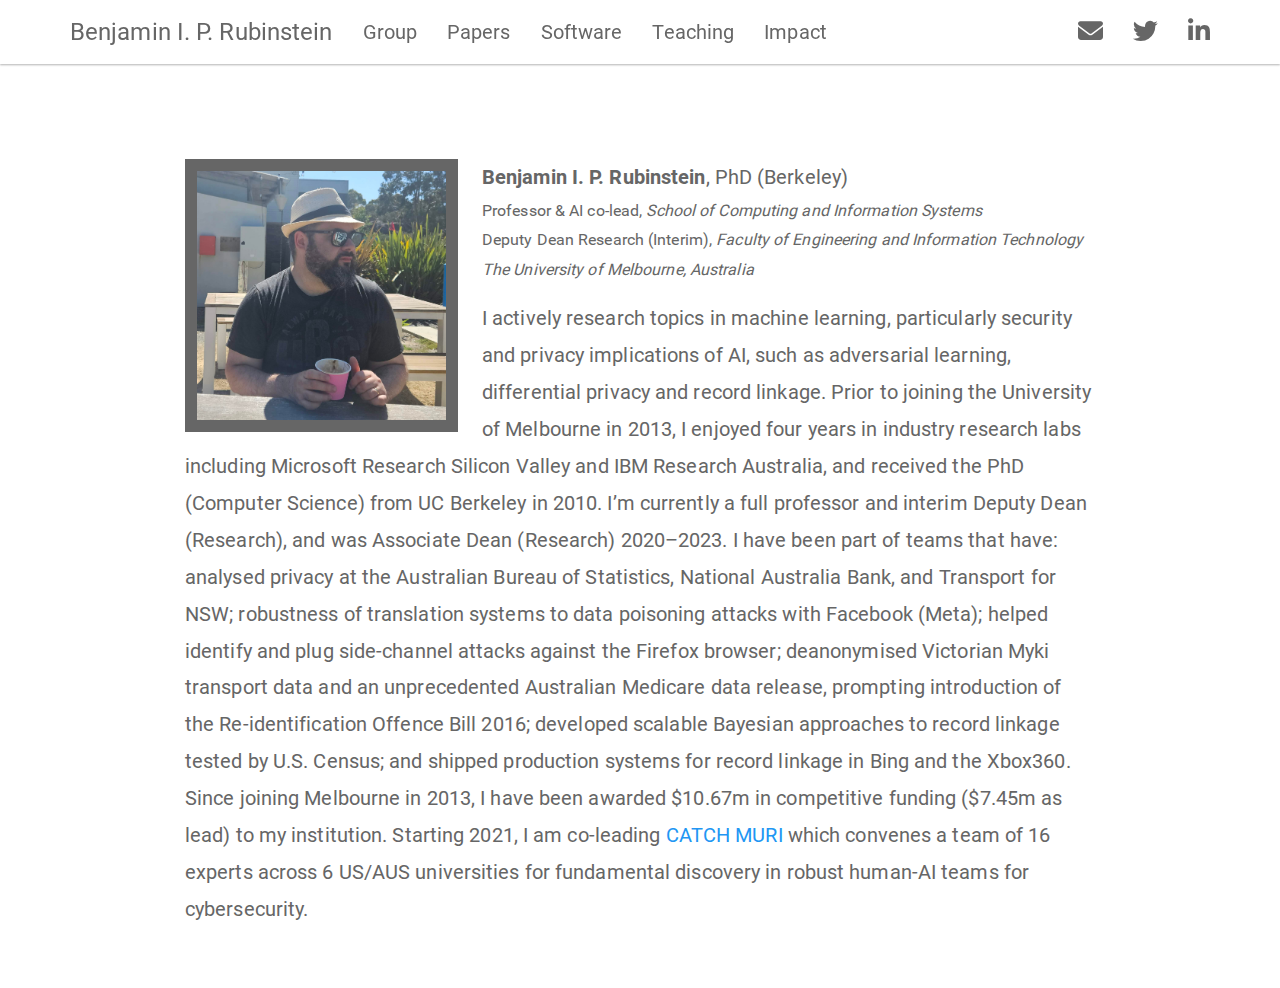
==== commit 33a84077: "DSTG variation" ====
--- a/index.html
+++ b/index.html
@@ -326,7 +326,7 @@
 2016; developed scalable Bayesian approaches to record linkage tested by
 U.S. Census; and shipped production systems for record linkage in Bing
 and the Xbox360. Since joining Melbourne in 2013, I have been awarded
-$9.42m in competitive funding ($6.2m as lead) to my institution.
+$10.67m in competitive funding ($7.45m as lead) to my institution.
 Starting 2021, I am co-leading <a href="https://catch-muri.org">CATCH
 MURI</a> which convenes a team of 16 experts across 6 US/AUS
 universities for fundamental discovery in robust human-AI teams for
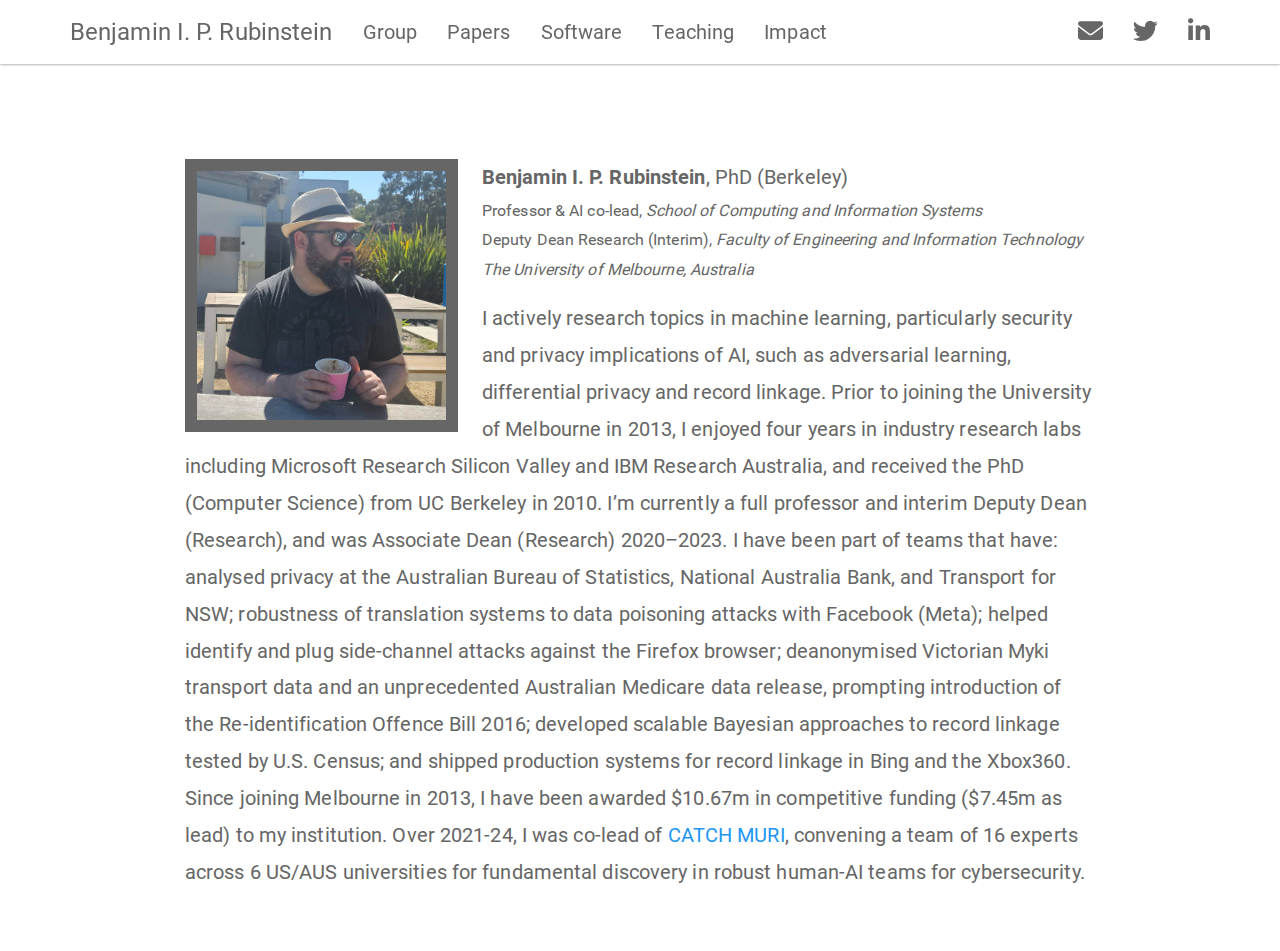
==== commit 2ee8c26e: "CATCH wrapup" ====
--- a/index.html
+++ b/index.html
@@ -326,10 +326,10 @@
 2016; developed scalable Bayesian approaches to record linkage tested by
 U.S. Census; and shipped production systems for record linkage in Bing
 and the Xbox360. Since joining Melbourne in 2013, I have been awarded
-$10.67m in competitive funding ($7.45m as lead) to my institution.
-Starting 2021, I am co-leading <a href="https://catch-muri.org">CATCH
-MURI</a> which convenes a team of 16 experts across 6 US/AUS
-universities for fundamental discovery in robust human-AI teams for
+$10.67m in competitive funding ($7.45m as lead) to my institution. Over
+2021-24, I was co-lead of <a href="https://catch-muri.org">CATCH
+MURI</a>, convening a team of 16 experts across 6 US/AUS universities
+for fundamental discovery in robust human-AI teams for
 cybersecurity.</p>
 
 
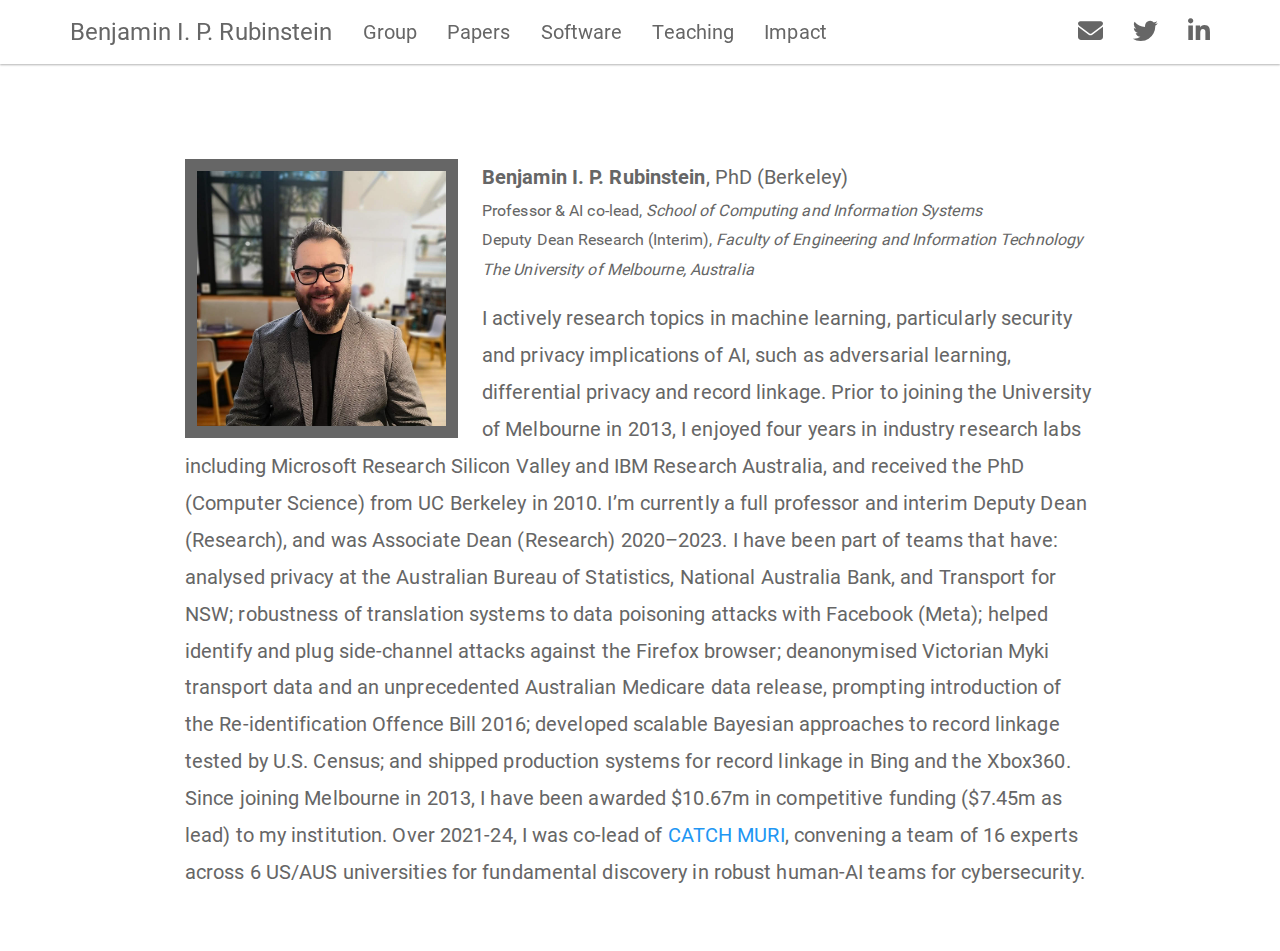
==== commit 6a1817f6: "Image flip" ====
--- a/index.html
+++ b/index.html
@@ -301,7 +301,7 @@
 </head>
 <p><link rel="stylesheet" href="styles.css" type="text/css"></p>
 <p><br></p>
-<p><img src="images/Ben2.jpg" style="width:30%; border:12px solid; margin-right: 24px" align="left"></p>
+<p><img src="images/Ben1.jpg" style="width:30%; border:12px solid; margin-right: 24px" align="left"></p>
 <strong>Benjamin I. P. Rubinstein</strong>, PhD (Berkeley)<br>
 <p style="font-size:16px">
 Professor &amp; AI co-lead, <em>School of Computing and Information
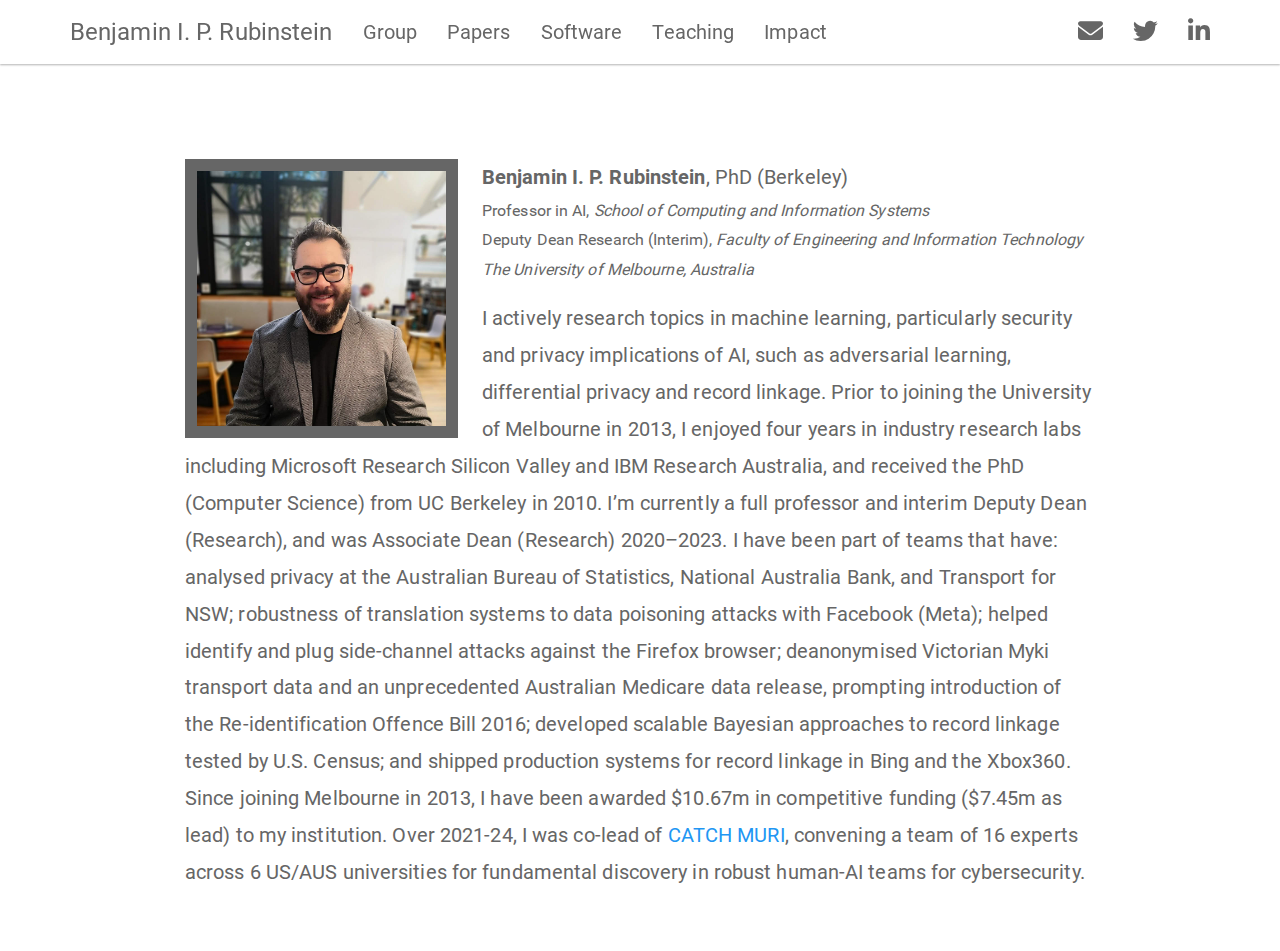
==== commit 8568a872: "group lead change" ====
--- a/index.html
+++ b/index.html
@@ -304,7 +304,7 @@
 <p><img src="images/Ben1.jpg" style="width:30%; border:12px solid; margin-right: 24px" align="left"></p>
 <strong>Benjamin I. P. Rubinstein</strong>, PhD (Berkeley)<br>
 <p style="font-size:16px">
-Professor &amp; AI co-lead, <em>School of Computing and Information
+Professor in AI, <em>School of Computing and Information
 Systems</em><br> Deputy Dean Research (Interim), <em>Faculty of
 Engineering and Information Technology</em><br> <em>The University of
 Melbourne, Australia</em>
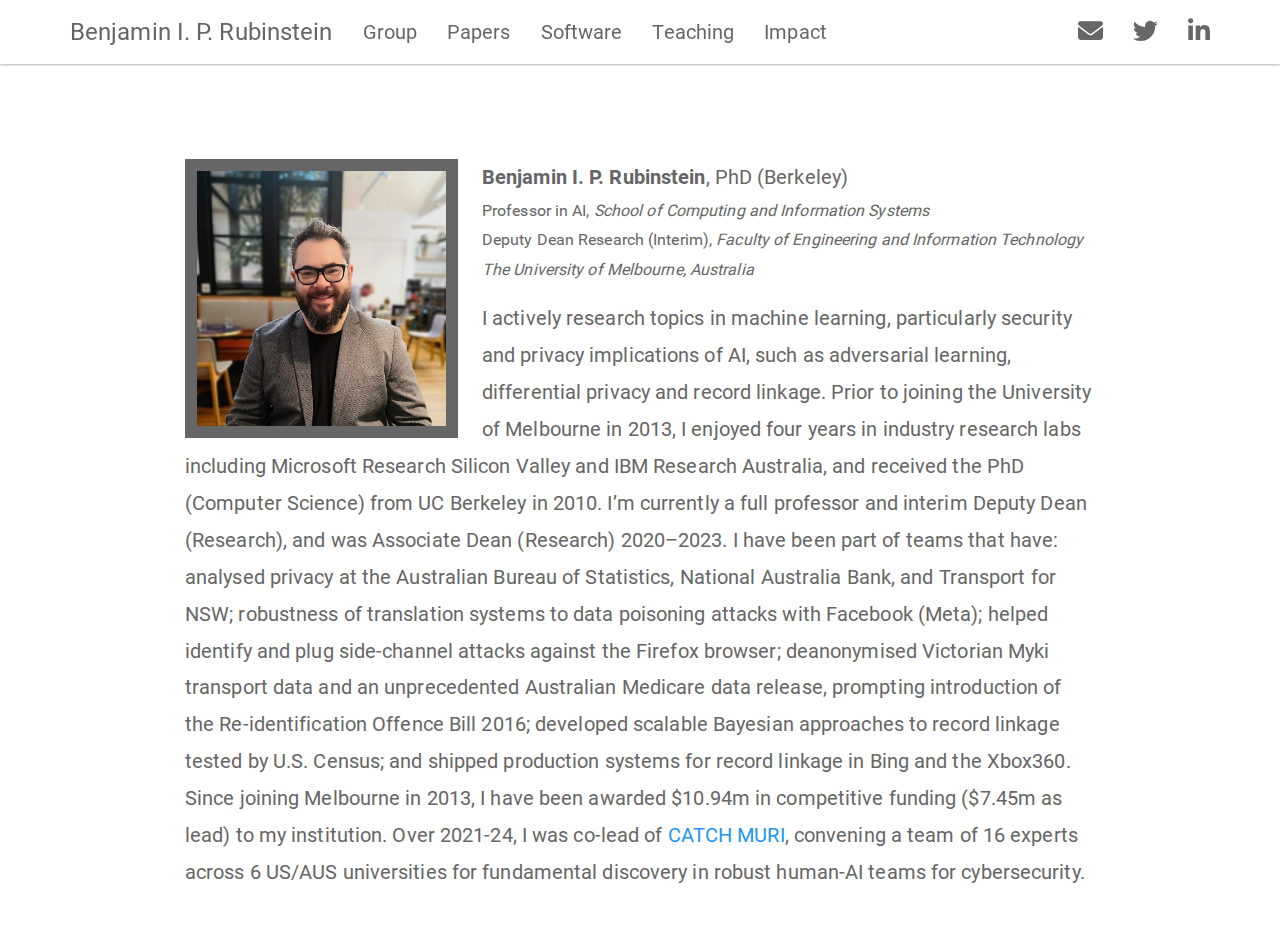
==== commit 517cbd1c: "fuzzing project v2" ====
--- a/index.html
+++ b/index.html
@@ -326,7 +326,7 @@
 2016; developed scalable Bayesian approaches to record linkage tested by
 U.S. Census; and shipped production systems for record linkage in Bing
 and the Xbox360. Since joining Melbourne in 2013, I have been awarded
-$10.67m in competitive funding ($7.45m as lead) to my institution. Over
+$10.94m in competitive funding ($7.45m as lead) to my institution. Over
 2021-24, I was co-lead of <a href="https://catch-muri.org">CATCH
 MURI</a>, convening a team of 16 experts across 6 US/AUS universities
 for fundamental discovery in robust human-AI teams for
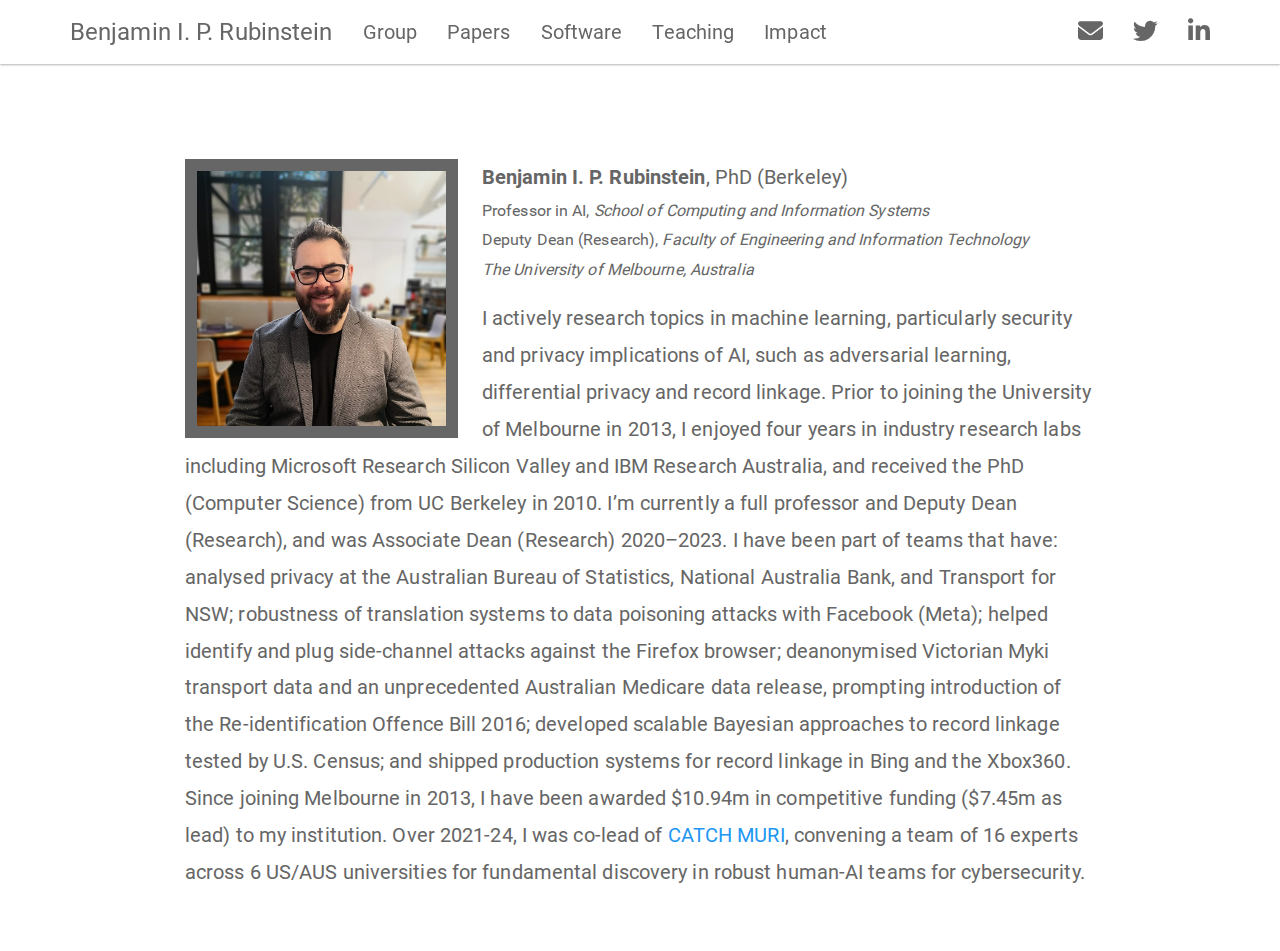
==== commit 6dd81a41: "DDR" ====
--- a/index.html
+++ b/index.html
@@ -305,9 +305,9 @@
 <strong>Benjamin I. P. Rubinstein</strong>, PhD (Berkeley)<br>
 <p style="font-size:16px">
 Professor in AI, <em>School of Computing and Information
-Systems</em><br> Deputy Dean Research (Interim), <em>Faculty of
-Engineering and Information Technology</em><br> <em>The University of
-Melbourne, Australia</em>
+Systems</em><br> Deputy Dean (Research), <em>Faculty of Engineering and
+Information Technology</em><br> <em>The University of Melbourne,
+Australia</em>
 </p>
 <p>I actively research topics in machine learning, particularly security
 and privacy implications of AI, such as adversarial learning,
@@ -315,11 +315,11 @@
 of Melbourne in 2013, I enjoyed four years in industry research labs
 including Microsoft Research Silicon Valley and IBM Research Australia,
 and received the PhD (Computer Science) from UC Berkeley in 2010. I’m
-currently a full professor and interim Deputy Dean (Research), and was
-Associate Dean (Research) 2020–2023. I have been part of teams that
-have: analysed privacy at the Australian Bureau of Statistics, National
-Australia Bank, and Transport for NSW; robustness of translation systems
-to data poisoning attacks with Facebook (Meta); helped identify and plug
+currently a full professor and Deputy Dean (Research), and was Associate
+Dean (Research) 2020–2023. I have been part of teams that have: analysed
+privacy at the Australian Bureau of Statistics, National Australia Bank,
+and Transport for NSW; robustness of translation systems to data
+poisoning attacks with Facebook (Meta); helped identify and plug
 side-channel attacks against the Firefox browser; deanonymised Victorian
 Myki transport data and an unprecedented Australian Medicare data
 release, prompting introduction of the Re-identification Offence Bill
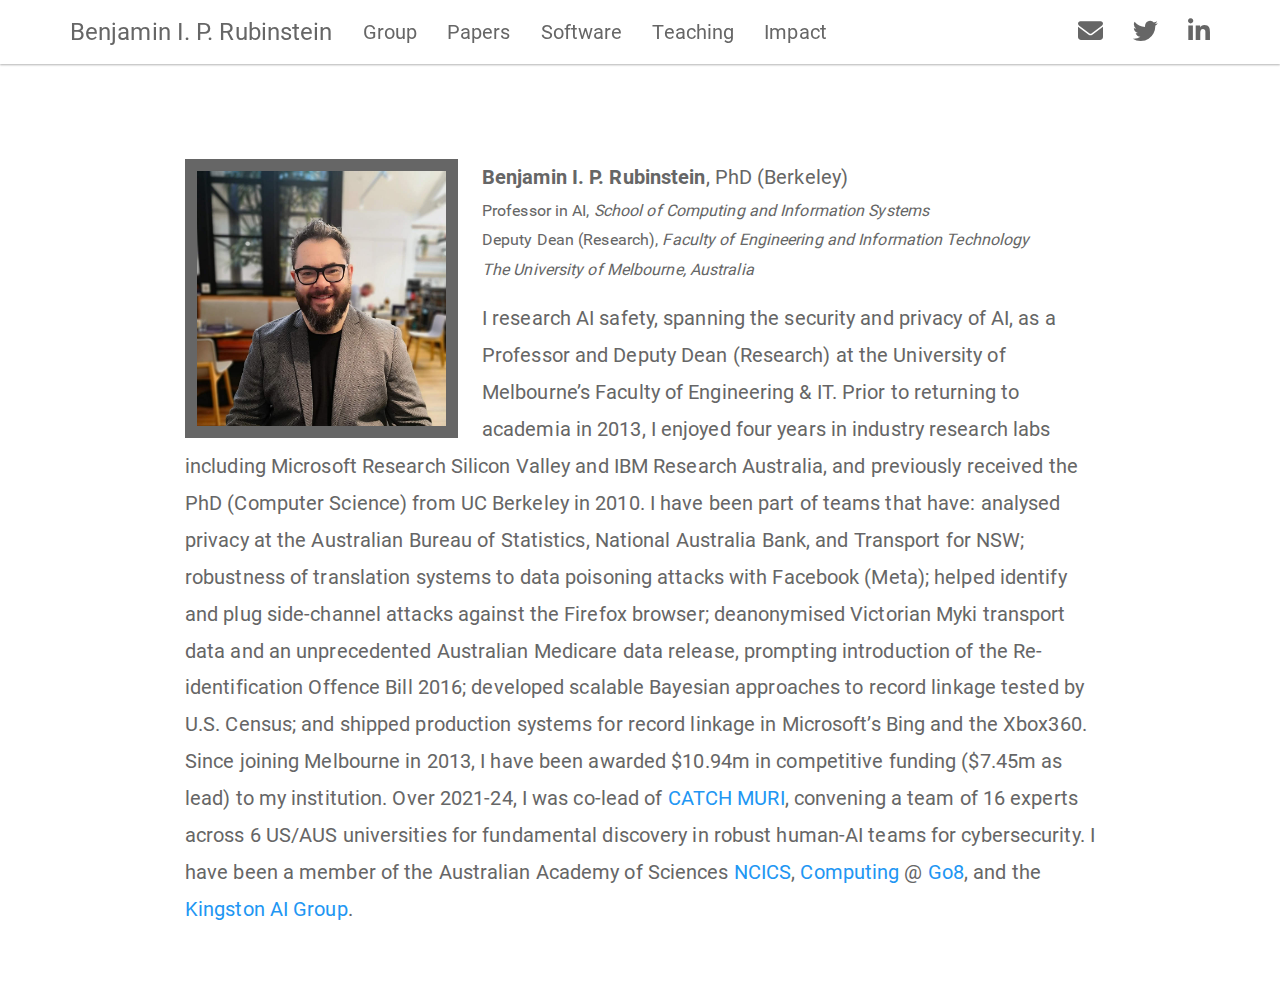
==== commit 31217c9b: "bio update" ====
--- a/index.html
+++ b/index.html
@@ -309,28 +309,32 @@
 Information Technology</em><br> <em>The University of Melbourne,
 Australia</em>
 </p>
-<p>I actively research topics in machine learning, particularly security
-and privacy implications of AI, such as adversarial learning,
-differential privacy and record linkage. Prior to joining the University
-of Melbourne in 2013, I enjoyed four years in industry research labs
-including Microsoft Research Silicon Valley and IBM Research Australia,
-and received the PhD (Computer Science) from UC Berkeley in 2010. I’m
-currently a full professor and Deputy Dean (Research), and was Associate
-Dean (Research) 2020–2023. I have been part of teams that have: analysed
-privacy at the Australian Bureau of Statistics, National Australia Bank,
-and Transport for NSW; robustness of translation systems to data
-poisoning attacks with Facebook (Meta); helped identify and plug
-side-channel attacks against the Firefox browser; deanonymised Victorian
-Myki transport data and an unprecedented Australian Medicare data
-release, prompting introduction of the Re-identification Offence Bill
-2016; developed scalable Bayesian approaches to record linkage tested by
-U.S. Census; and shipped production systems for record linkage in Bing
-and the Xbox360. Since joining Melbourne in 2013, I have been awarded
-$10.94m in competitive funding ($7.45m as lead) to my institution. Over
-2021-24, I was co-lead of <a href="https://catch-muri.org">CATCH
-MURI</a>, convening a team of 16 experts across 6 US/AUS universities
-for fundamental discovery in robust human-AI teams for
-cybersecurity.</p>
+<p>I research AI safety, spanning the security and privacy of AI, as a
+Professor and Deputy Dean (Research) at the University of Melbourne’s
+Faculty of Engineering &amp; IT. Prior to returning to academia in 2013,
+I enjoyed four years in industry research labs including Microsoft
+Research Silicon Valley and IBM Research Australia, and previously
+received the PhD (Computer Science) from UC Berkeley in 2010. I have
+been part of teams that have: analysed privacy at the Australian Bureau
+of Statistics, National Australia Bank, and Transport for NSW;
+robustness of translation systems to data poisoning attacks with
+Facebook (Meta); helped identify and plug side-channel attacks against
+the Firefox browser; deanonymised Victorian Myki transport data and an
+unprecedented Australian Medicare data release, prompting introduction
+of the Re-identification Offence Bill 2016; developed scalable Bayesian
+approaches to record linkage tested by U.S. Census; and shipped
+production systems for record linkage in Microsoft’s Bing and the
+Xbox360. Since joining Melbourne in 2013, I have been awarded $10.94m in
+competitive funding ($7.45m as lead) to my institution. Over 2021-24, I
+was co-lead of <a href="https://catch-muri.org">CATCH MURI</a>,
+convening a team of 16 experts across 6 US/AUS universities for
+fundamental discovery in robust human-AI teams for cybersecurity. I have
+been a member of the Australian Academy of Sciences <a
+href="https://www.science.org.au/supporting-science/national-committees-science/information-communication-sciences">NCICS</a>,
+<a
+href="https://cis.unimelb.edu.au/news/2022/joint-statement-on-rankings-in-computer-science">Computing</a>
+@ <a href="https://go8.edu.au/">Go8</a>, and the <a
+href="https://kingstonaigroup.org.au/">Kingston AI Group</a>.</p>
 
 
 
